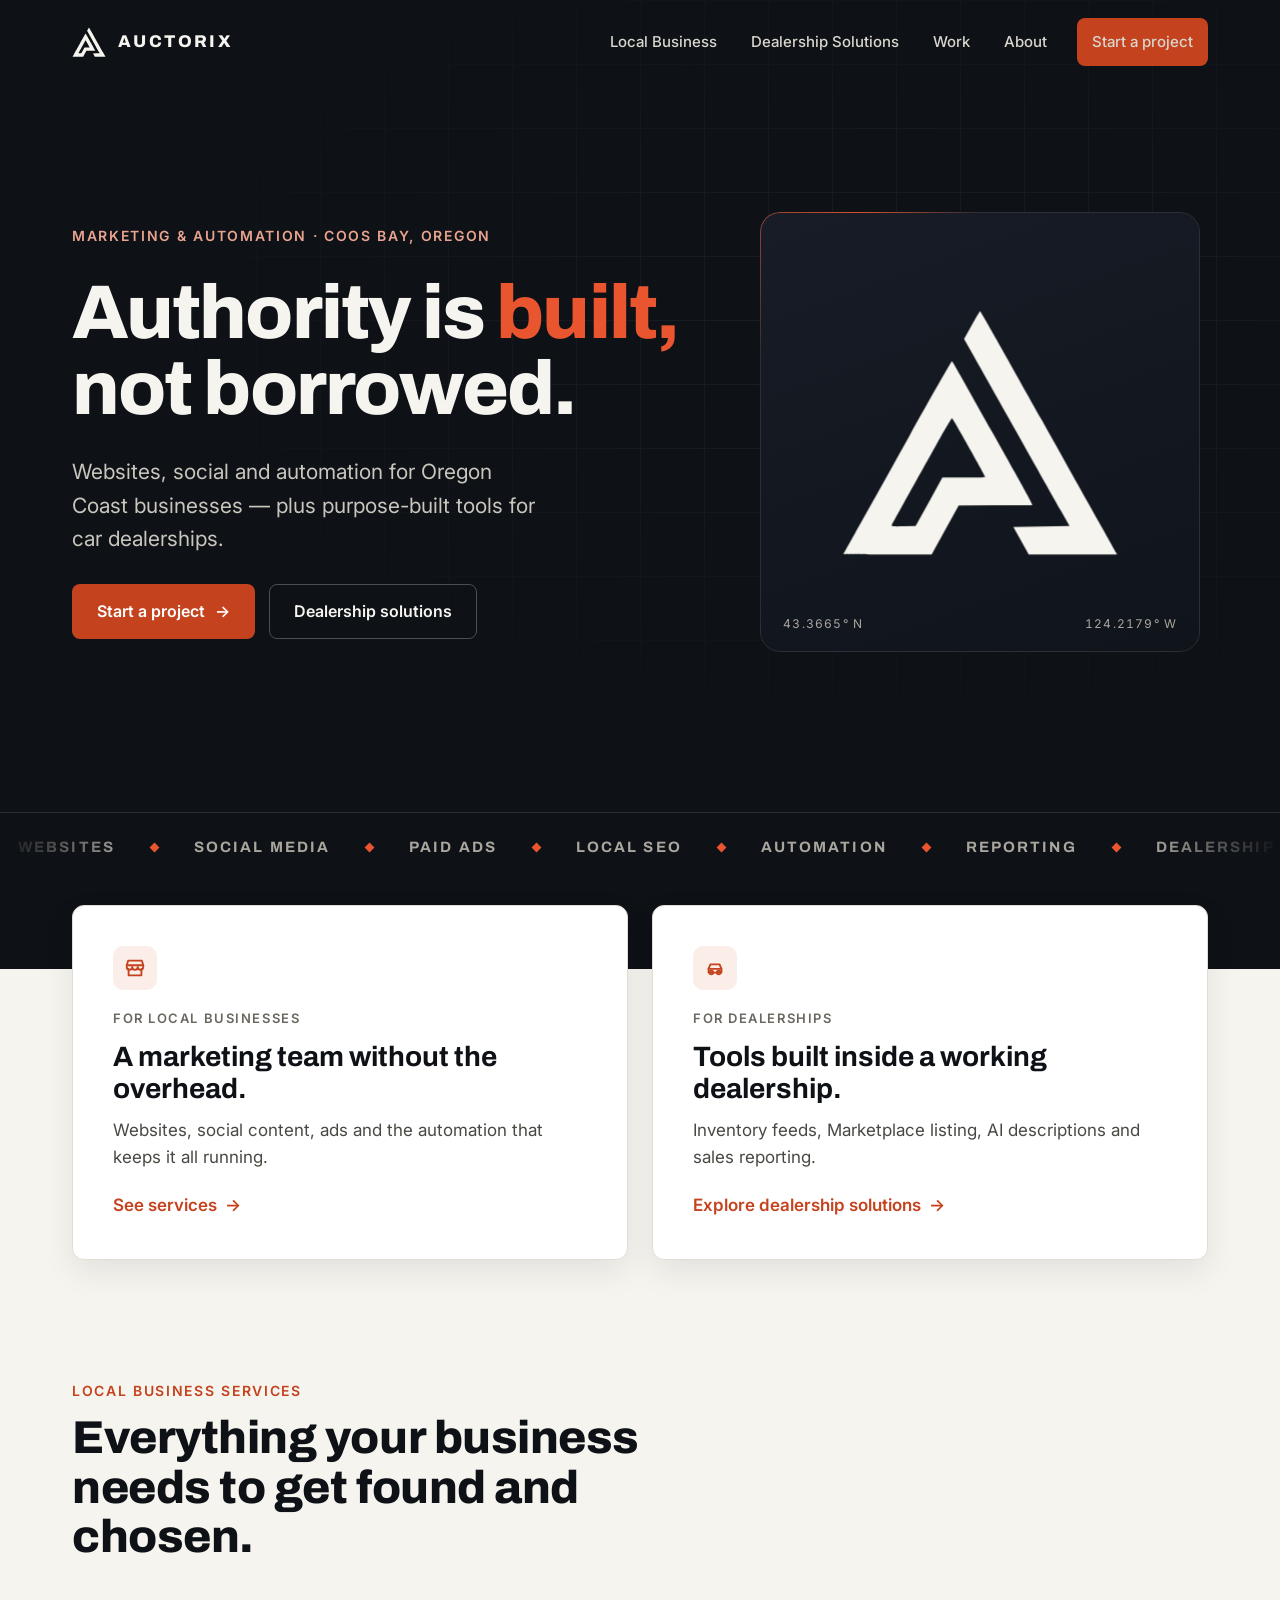
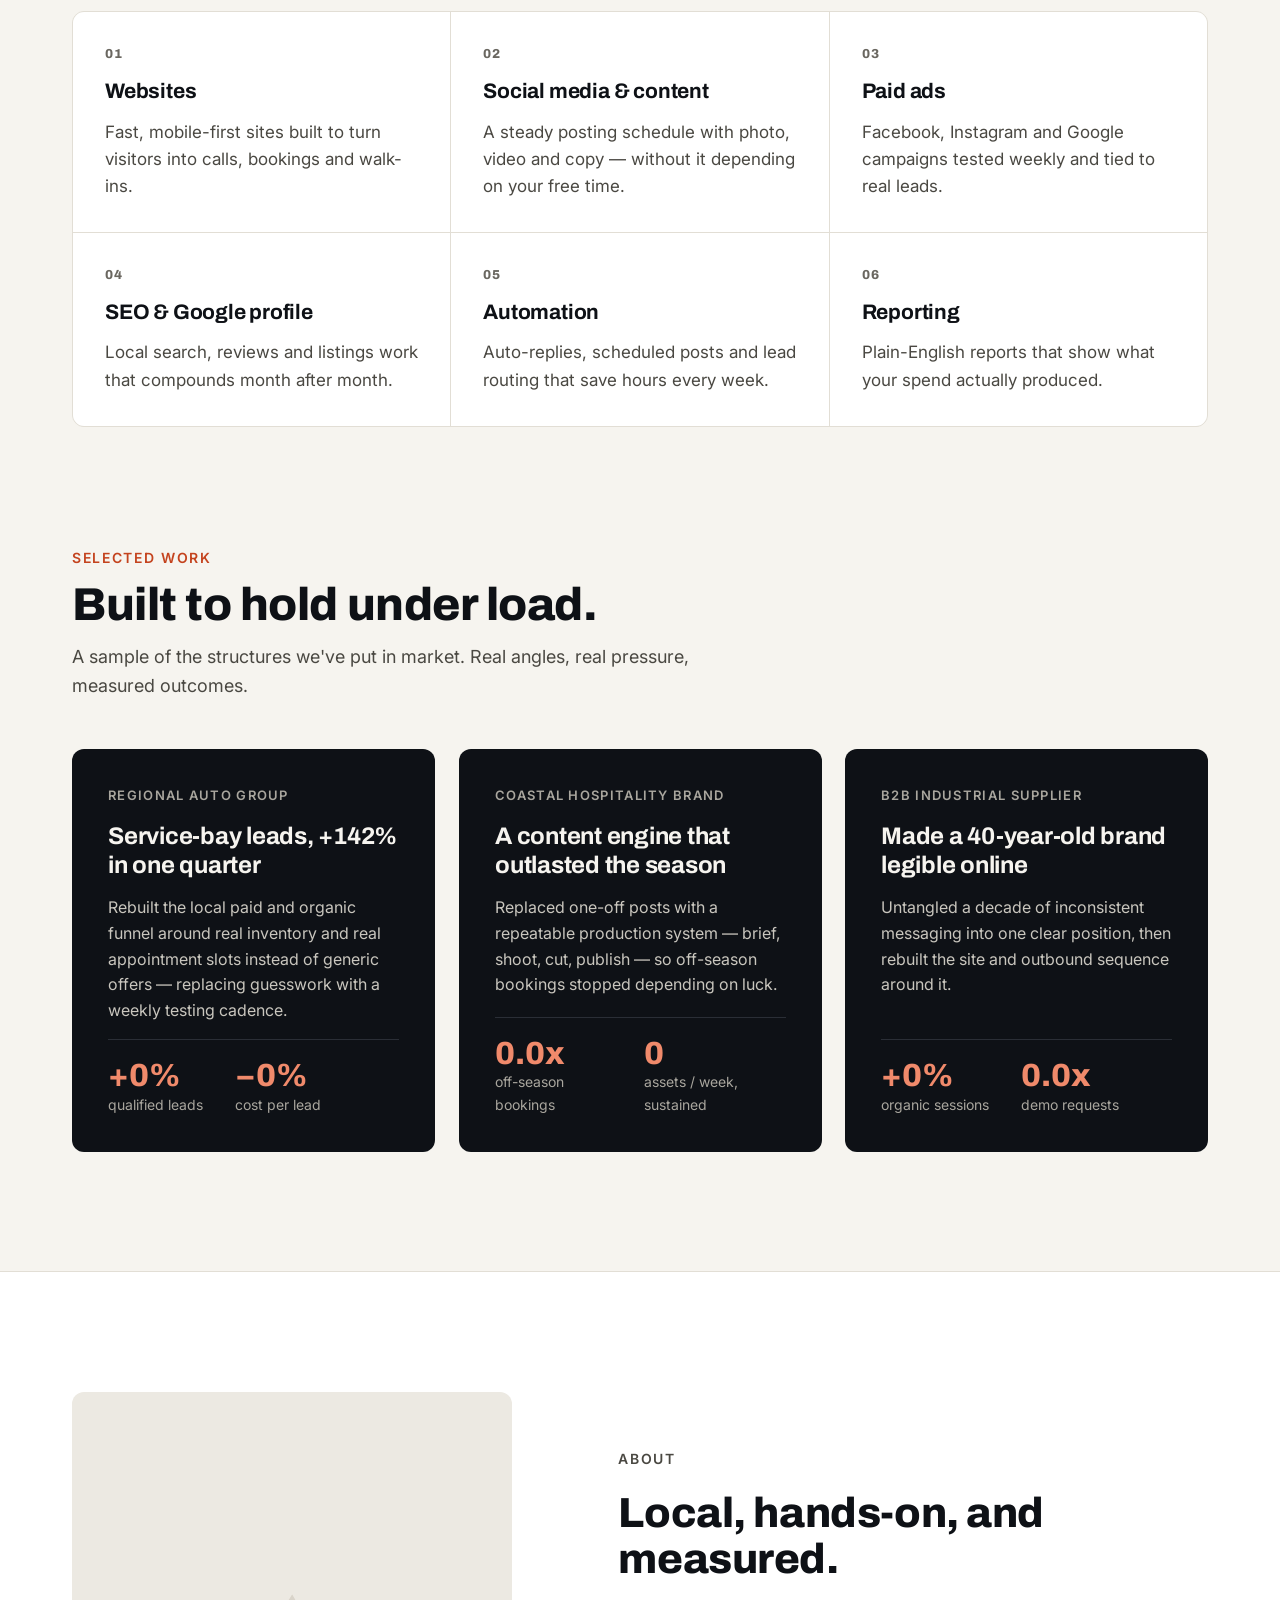
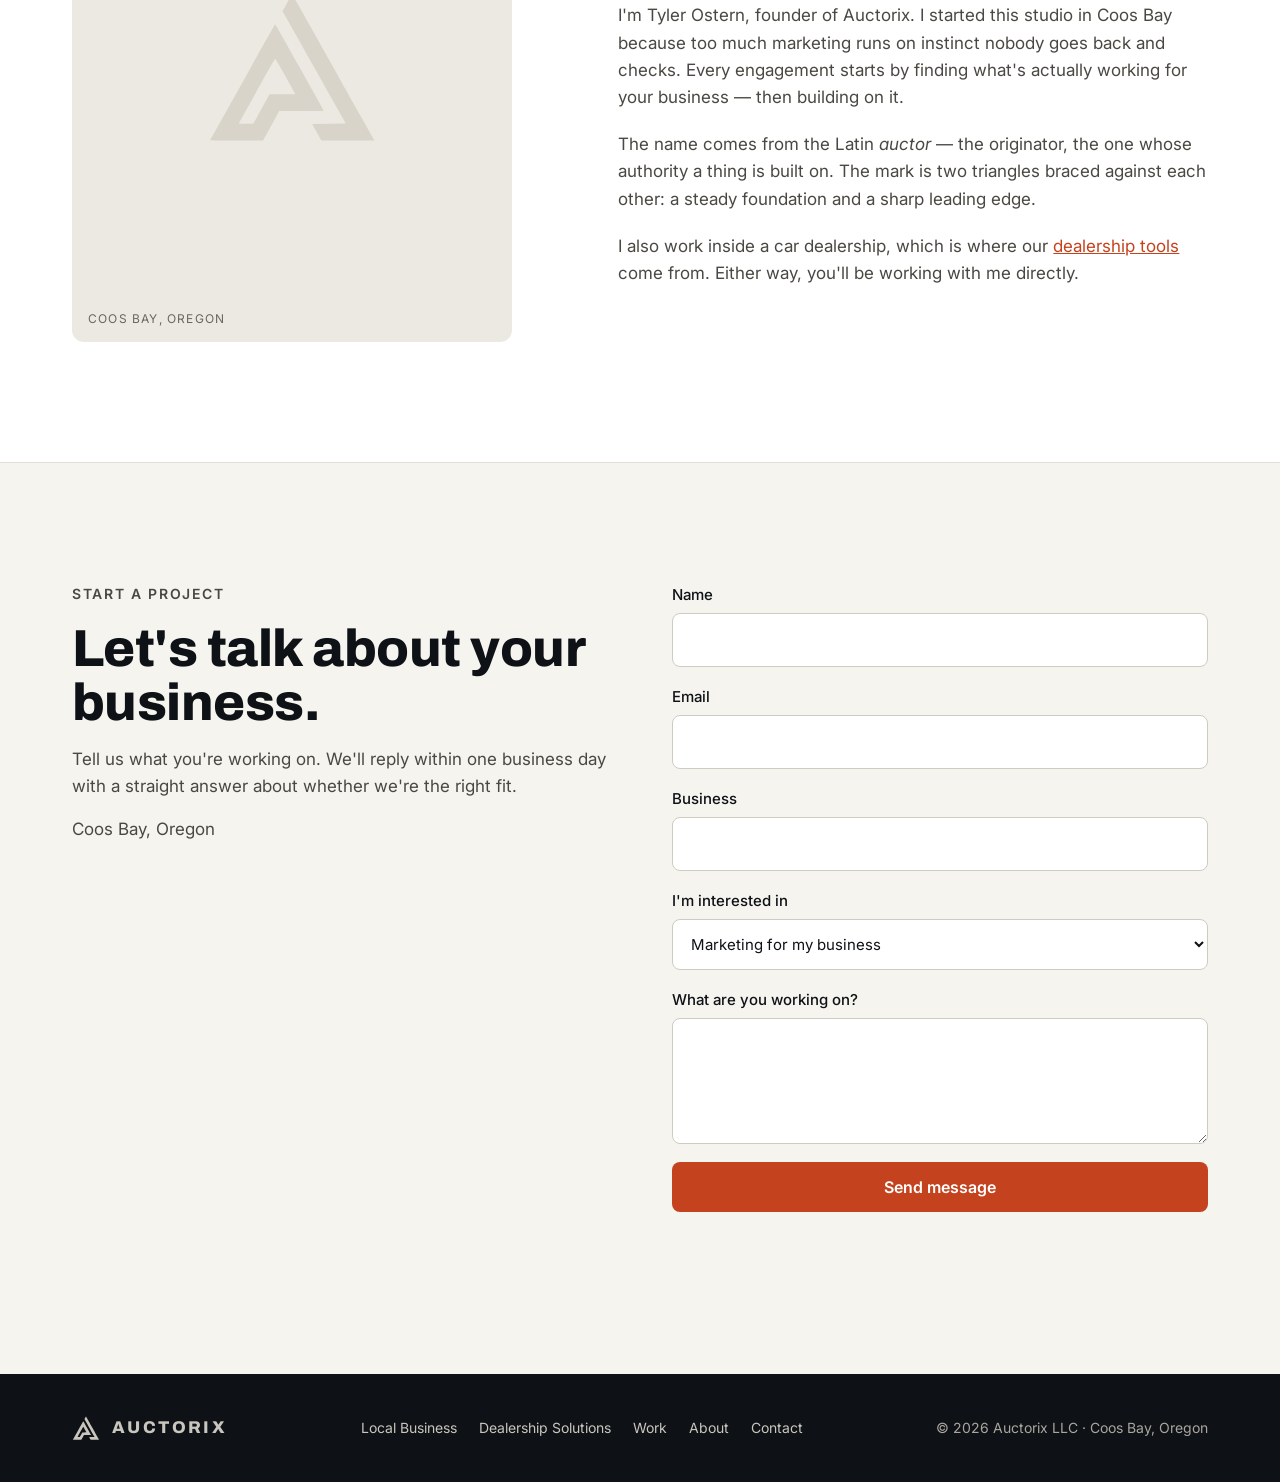
==== index.html @ a08b77b9 "Redesign: Harbor theme, Dealership Solutions page, motion layer - New Harbor look (ink + paper + sig" ====
<!DOCTYPE html>
<html lang="en">
<head>
<meta charset="UTF-8">
<meta name="viewport" content="width=device-width, initial-scale=1.0">
<title>Auctorix — Marketing &amp; Automation in Coos Bay, Oregon</title>
<meta name="description" content="Auctorix builds websites, social media, ads and marketing automation for Oregon Coast businesses — plus inventory and listing tools for car dealerships. Based in Coos Bay, Oregon.">
<link rel="canonical" href="https://auctorix.io/">
<meta property="og:type" content="website">
<meta property="og:title" content="Auctorix — Marketing &amp; Automation, Coos Bay">
<meta property="og:description" content="Websites, social and automation for Oregon Coast businesses — plus purpose-built dealership tools.">
<meta property="og:url" content="https://auctorix.io/">
<meta property="og:image" content="https://auctorix.io/assets/logo-white.png">
<meta name="theme-color" content="#0E1116">
<link rel="icon" href="assets/favicon.svg" type="image/svg+xml">
<link rel="preconnect" href="https://fonts.googleapis.com">
<link rel="preconnect" href="https://fonts.gstatic.com" crossorigin>
<link href="https://fonts.googleapis.com/css2?family=Archivo:wght@500;600;700;800&family=Inter:wght@400;500;600&display=swap" rel="stylesheet">
<link rel="stylesheet" href="styles.css">
<script>document.documentElement.classList.add('js')</script>
<script type="application/ld+json">
{"@context":"https://schema.org","@type":"ProfessionalService","name":"Auctorix LLC","url":"https://auctorix.io/","logo":"https://auctorix.io/assets/logo-black.png","description":"Marketing, websites and automation for Oregon Coast businesses, plus dealership inventory and listing solutions.","founder":{"@type":"Person","name":"Tyler Ostern"},"address":{"@type":"PostalAddress","addressLocality":"Coos Bay","addressRegion":"OR","addressCountry":"US"},"areaServed":"Oregon Coast"}
</script>
</head>
<body>
<svg width="0" height="0" style="position:absolute" aria-hidden="true"><symbol id="mark" viewBox="120 -2 332 296"><path fill-rule="evenodd" d="M244.5 262.0L260.5 233.0L303.5 232.9C327.1 232.8 346.9 232.8 347.4 232.9C349.1 233.2 347.8 230.8 300.2 146.0C256.3 67.8 253.3 62.6 252.4 62.3C251.9 62.2 229.0 102.4 201.5 151.8C174.1 201.1 145.4 252.4 137.8 265.8C130.2 279.1 124.0 290.3 124.0 290.5C124.0 290.8 147.5 291.0 176.2 291.0L228.5 291.0L244.5 262.0ZM446.9 288.8C446.2 287.5 437.1 271.2 426.5 252.5C405.8 215.8 394.7 196.0 359.3 132.5C313.7 50.8 286.6 3.0 285.9 3.0C285.5 3.0 281.1 10.4 276.1 19.4L266.9 35.9L276.8 53.2C282.2 62.7 305.5 104.0 328.5 145.0C351.5 186.0 375.2 228.1 381.1 238.5L391.8 257.5L358.5 258.0L325.3 258.5L334.4 274.7L343.5 291.0L395.8 291.0L448.1 291.0L446.9 288.8ZM181.4 256.3C182.1 254.6 223.1 180.6 242.8 145.5C247.8 136.7 252.2 129.5 252.7 129.6C253.5 129.7 291.9 197.7 292.0 199.2C292.0 199.7 280.6 200.0 266.6 200.0L241.2 200.0L225.3 228.8L209.5 257.5L195.1 257.8C181.7 258.0 180.8 257.9 181.4 256.3Z"/></symbol></svg>
<a class="skip" href="#main">Skip to content</a>
<div class="scroll-progress" aria-hidden="true"></div>

<header class="nav">
  <div class="wrap nav__inner">
    <a href="./" class="brand" aria-label="Auctorix home"><svg aria-hidden="true"><use href="#mark"/></svg><span>AUCTORIX</span></a>
    <nav class="nav__links" aria-label="Primary">
      <span class="nav__pill" aria-hidden="true"></span>
      <a href="#services">Local Business</a>
      <a href="dealerships.html">Dealership Solutions</a>
      <a href="#work">Work</a>
      <a href="#about">About</a>
      <a href="#contact" class="btn btn--primary magnetic nav__cta">Start a project</a>
    </nav>
    <button class="burger" aria-label="Open menu" aria-expanded="false" aria-controls="mobileMenu"><span></span><span></span><span></span></button>
  </div>
</header>

<div class="mobile-menu" id="mobileMenu" aria-hidden="true">
  <a href="#services">Local Business</a>
  <a href="dealerships.html">Dealership Solutions</a>
  <a href="#work">Work</a>
  <a href="#about">About</a>
  <a href="#contact" class="btn btn--primary">Start a project</a>
</div>

<main id="main">

  <section class="hero" data-spotlight>
    <div class="hero__gridlines" aria-hidden="true"></div>
    <div class="spotlight" aria-hidden="true"></div>
    <div class="wrap hero__grid">
      <div class="hero__copy">
        <p class="eyebrow eyebrow--ink" data-reveal>Marketing &amp; automation · Coos Bay, Oregon</p>
        <h1 class="split">Authority is <span class="accent">built,</span> not borrowed.</h1>
        <p class="hero__sub" data-reveal style="--d:500ms">Websites, social and automation for Oregon Coast businesses — plus purpose-built tools for car dealerships.</p>
        <div class="hero__actions" data-reveal style="--d:650ms">
          <a href="#contact" class="btn btn--primary magnetic">Start a project <span class="btn__arrow" aria-hidden="true">→</span></a>
          <a href="dealerships.html" class="btn btn--ghost magnetic">Dealership solutions</a>
        </div>
      </div>
      <div class="hero__mark" aria-hidden="true">
        <div class="hero__mark-frame">
          <div class="border-trail"></div>
          <div class="hero__mark-float" style="width:100%;display:flex;justify-content:center">
            <svg viewBox="120 -2 332 296"><path class="mark-fill" d="M244.5 262.0L260.5 233.0L303.5 232.9C327.1 232.8 346.9 232.8 347.4 232.9C349.1 233.2 347.8 230.8 300.2 146.0C256.3 67.8 253.3 62.6 252.4 62.3C251.9 62.2 229.0 102.4 201.5 151.8C174.1 201.1 145.4 252.4 137.8 265.8C130.2 279.1 124.0 290.3 124.0 290.5C124.0 290.8 147.5 291.0 176.2 291.0L228.5 291.0L244.5 262.0ZM446.9 288.8C446.2 287.5 437.1 271.2 426.5 252.5C405.8 215.8 394.7 196.0 359.3 132.5C313.7 50.8 286.6 3.0 285.9 3.0C285.5 3.0 281.1 10.4 276.1 19.4L266.9 35.9L276.8 53.2C282.2 62.7 305.5 104.0 328.5 145.0C351.5 186.0 375.2 228.1 381.1 238.5L391.8 257.5L358.5 258.0L325.3 258.5L334.4 274.7L343.5 291.0L395.8 291.0L448.1 291.0L446.9 288.8ZM181.4 256.3C182.1 254.6 223.1 180.6 242.8 145.5C247.8 136.7 252.2 129.5 252.7 129.6C253.5 129.7 291.9 197.7 292.0 199.2C292.0 199.7 280.6 200.0 266.6 200.0L241.2 200.0L225.3 228.8L209.5 257.5L195.1 257.8C181.7 258.0 180.8 257.9 181.4 256.3Z"/><path class="mark-stroke" d="M244.5 262.0L260.5 233.0L303.5 232.9C327.1 232.8 346.9 232.8 347.4 232.9C349.1 233.2 347.8 230.8 300.2 146.0C256.3 67.8 253.3 62.6 252.4 62.3C251.9 62.2 229.0 102.4 201.5 151.8C174.1 201.1 145.4 252.4 137.8 265.8C130.2 279.1 124.0 290.3 124.0 290.5C124.0 290.8 147.5 291.0 176.2 291.0L228.5 291.0L244.5 262.0ZM446.9 288.8C446.2 287.5 437.1 271.2 426.5 252.5C405.8 215.8 394.7 196.0 359.3 132.5C313.7 50.8 286.6 3.0 285.9 3.0C285.5 3.0 281.1 10.4 276.1 19.4L266.9 35.9L276.8 53.2C282.2 62.7 305.5 104.0 328.5 145.0C351.5 186.0 375.2 228.1 381.1 238.5L391.8 257.5L358.5 258.0L325.3 258.5L334.4 274.7L343.5 291.0L395.8 291.0L448.1 291.0L446.9 288.8ZM181.4 256.3C182.1 254.6 223.1 180.6 242.8 145.5C247.8 136.7 252.2 129.5 252.7 129.6C253.5 129.7 291.9 197.7 292.0 199.2C292.0 199.7 280.6 200.0 266.6 200.0L241.2 200.0L225.3 228.8L209.5 257.5L195.1 257.8C181.7 258.0 180.8 257.9 181.4 256.3Z"/></svg>
          </div>
          <div class="hero__coords"><span>43.3665° N</span><span>124.2179° W</span></div>
        </div>
      </div>
    </div>
  </section>

  <section class="ticker" aria-label="What we do">
    <div class="ticker__mask"><div class="ticker__track">
      <div class="ticker__group">
        <span>Websites</span><i></i><span>Social media</span><i></i><span>Paid ads</span><i></i><span>Local SEO</span><i></i><span>Automation</span><i></i><span>Reporting</span><i></i><span>Dealership solutions</span><i></i>
      </div>
    </div>
  </div>
  </section>

  <section class="paths" aria-label="Who we work with">
    <div class="wrap paths__grid" data-stagger>
      <a href="#services" class="path-card tilt">
        <span class="path-card__icon" aria-hidden="true"><svg viewBox="0 0 24 24" fill="none" stroke="currentColor" stroke-width="2" stroke-linecap="round" stroke-linejoin="round"><path d="M3 9l1.5-5h15L21 9"/><path d="M3 9h18v2a3 3 0 0 1-6 0 3 3 0 0 1-6 0 3 3 0 0 1-6 0z"/><path d="M5 13v7h14v-7"/></svg></span>
        <span class="path-card__kicker">For local businesses</span>
        <span class="path-card__title">A marketing team without the overhead.</span>
        <span class="path-card__body">Websites, social content, ads and the automation that keeps it all running.</span>
        <span class="path-card__link">See services <span aria-hidden="true">→</span></span>
      </a>
      <a href="dealerships.html" class="path-card tilt">
        <span class="path-card__icon" aria-hidden="true"><svg viewBox="0 0 24 24" fill="none" stroke="currentColor" stroke-width="2" stroke-linecap="round" stroke-linejoin="round"><path d="M5 17h14v-4l-2-5H7l-2 5z"/><path d="M5 13h14"/><circle cx="8" cy="17" r="2"/><circle cx="16" cy="17" r="2"/></svg></span>
        <span class="path-card__kicker">For dealerships</span>
        <span class="path-card__title">Tools built inside a working dealership.</span>
        <span class="path-card__body">Inventory feeds, Marketplace listing, AI descriptions and sales reporting.</span>
        <span class="path-card__link">Explore dealership solutions <span aria-hidden="true">→</span></span>
      </a>
    </div>
  </section>

  <section class="section" id="services">
    <div class="wrap">
      <div class="section__head" data-reveal>
        <p class="eyebrow">Local business services</p>
        <h2 class="section__title">Everything your business needs to get found and chosen.</h2>
      </div>
      <div class="services" data-stagger>
        <div class="service"><span class="service__num">01</span><h3>Websites</h3><p>Fast, mobile-first sites built to turn visitors into calls, bookings and walk-ins.</p></div>
        <div class="service"><span class="service__num">02</span><h3>Social media &amp; content</h3><p>A steady posting schedule with photo, video and copy — without it depending on your free time.</p></div>
        <div class="service"><span class="service__num">03</span><h3>Paid ads</h3><p>Facebook, Instagram and Google campaigns tested weekly and tied to real leads.</p></div>
        <div class="service"><span class="service__num">04</span><h3>SEO &amp; Google profile</h3><p>Local search, reviews and listings work that compounds month after month.</p></div>
        <div class="service"><span class="service__num">05</span><h3>Automation</h3><p>Auto-replies, scheduled posts and lead routing that save hours every week.</p></div>
        <div class="service"><span class="service__num">06</span><h3>Reporting</h3><p>Plain-English reports that show what your spend actually produced.</p></div>
      </div>
    </div>
  </section>

  <section class="section" id="work" style="padding-top:0">
    <div class="wrap">
      <div class="section__head" data-reveal>
        <p class="eyebrow">Selected work</p>
        <h2 class="section__title">Built to hold under load.</h2>
        <p class="lede">A sample of the structures we've put in market. Real angles, real pressure, measured outcomes.</p>
      </div>
      <div class="cases" data-stagger>
        <article class="case tilt tilt--ink">
          <p class="case__client">Regional Auto Group</p>
          <h3>Service-bay leads, +142% in one quarter</h3>
          <p class="case__copy">Rebuilt the local paid and organic funnel around real inventory and real appointment slots instead of generic offers — replacing guesswork with a weekly testing cadence.</p>
          <div class="case__stats">
            <div><div class="stat__num" data-count="+142%">+142%</div><div class="stat__label">qualified leads</div></div>
            <div><div class="stat__num" data-count="−31%">−31%</div><div class="stat__label">cost per lead</div></div>
          </div>
        </article>
        <article class="case tilt tilt--ink">
          <p class="case__client">Coastal Hospitality Brand</p>
          <h3>A content engine that outlasted the season</h3>
          <p class="case__copy">Replaced one-off posts with a repeatable production system — brief, shoot, cut, publish — so off-season bookings stopped depending on luck.</p>
          <div class="case__stats">
            <div><div class="stat__num" data-count="3.4x">3.4x</div><div class="stat__label">off-season bookings</div></div>
            <div><div class="stat__num" data-count="21">21</div><div class="stat__label">assets / week, sustained</div></div>
          </div>
        </article>
        <article class="case tilt tilt--ink">
          <p class="case__client">B2B Industrial Supplier</p>
          <h3>Made a 40-year-old brand legible online</h3>
          <p class="case__copy">Untangled a decade of inconsistent messaging into one clear position, then rebuilt the site and outbound sequence around it.</p>
          <div class="case__stats">
            <div><div class="stat__num" data-count="+88%">+88%</div><div class="stat__label">organic sessions</div></div>
            <div><div class="stat__num" data-count="5.2x">5.2x</div><div class="stat__label">demo requests</div></div>
          </div>
        </article>
      </div>
    </div>
  </section>

  <section class="section about" id="about">
    <div class="wrap about__grid">
      <figure class="about__photo" data-reveal style="margin:0">
        <svg aria-hidden="true"><use href="#mark"/></svg>
        <figcaption>COOS BAY, OREGON</figcaption>
      </figure>
      <div class="about__copy" data-reveal style="--d:120ms">
        <p class="eyebrow">About</p>
        <h2>Local, hands-on, and measured.</h2>
        <p>I'm Tyler Ostern, founder of Auctorix. I started this studio in Coos Bay because too much marketing runs on instinct nobody goes back and checks. Every engagement starts by finding what's actually working for your business — then building on it.</p>
        <p>The name comes from the Latin <em>auctor</em> — the originator, the one whose authority a thing is built on. The mark is two triangles braced against each other: a steady foundation and a sharp leading edge.</p>
        <p>I also work inside a car dealership, which is where our <a href="dealerships.html">dealership tools</a> come from. Either way, you'll be working with me directly.</p>
      </div>
    </div>
  </section>

  <section class="section" id="contact">
    <div class="wrap contact__grid">
      <div class="contact__copy" data-reveal>
        <p class="eyebrow">Start a project</p>
        <h2>Let's talk about your business.</h2>
        <p>Tell us what you're working on. We'll reply within one business day with a straight answer about whether we're the right fit.</p>
        <p>Coos Bay, Oregon</p>
      </div>
      <form class="form" data-form="contact" data-reveal style="--d:120ms" novalidate>
        <label class="field">Name<input type="text" name="name" required autocomplete="name"></label>
        <label class="field">Email<input type="email" name="email" required autocomplete="email"></label>
        <label class="field">Business<input type="text" name="business" autocomplete="organization"></label>
        <label class="field">I'm interested in
          <select name="interest">
            <option>Marketing for my business</option>
            <option>Dealership solutions</option>
            <option>Something else</option>
          </select>
        </label>
        <label class="field">What are you working on?<textarea name="message" rows="4" required></textarea></label>
        <input class="hp" type="text" name="_gotcha" tabindex="-1" autocomplete="off" aria-hidden="true">
        <button type="submit" class="btn btn--primary btn--block magnetic">Send message</button>
        <p class="form__note" role="status" aria-live="polite"></p>
      </form>
    </div>
  </section>
</main>

<footer class="footer">
  <div class="wrap footer__inner">
    <a href="./" class="brand" aria-label="Auctorix home"><svg aria-hidden="true"><use href="#mark"/></svg><span>AUCTORIX</span></a>
    <nav aria-label="Footer">
      <a href="#services">Local Business</a><a href="dealerships.html">Dealership Solutions</a><a href="#work">Work</a><a href="#about">About</a><a href="#contact">Contact</a>
    </nav>
    <p>© <span data-year>2026</span> Auctorix LLC · Coos Bay, Oregon</p>
  </div>
</footer>

<script src="script.js"></script>
</body>
</html>
---- styles.css ----
/* ==========================================================
   AUCTORIX — Harbor
   Ink + warm paper + signal orange. Motion ported from
   Motion Primitives (MIT) to vanilla CSS/JS — see script.js.
   ========================================================== */

:root{
  --ink:        #0E1116;
  --ink-2:      #151922;
  --ink-line:   #2A2E36;
  --paper:      #F6F4EF;
  --paper-2:    #ECE9E2;
  --white:      #FFFFFF;
  --line:       #E2DED5;
  --text:       #0E1116;
  --text-2:     #4A4842;
  --text-3:     #6A6760;
  --on-ink:     #F6F4EF;
  --on-ink-2:   #C9C6BE;
  --on-ink-3:   #A9A69E;
  --signal:     #C4431E;   /* buttons/links on light — 4.9:1 on white */
  --signal-hi:  #E8552F;   /* accents on ink */
  --signal-soft:#F08A6B;   /* numbers on ink */
  --signal-tint:#E8A48F;

  --display: "Archivo", system-ui, sans-serif;
  --body:    "Inter", system-ui, sans-serif;

  --wrap: 1200px;
  --gutter: clamp(16px, 4vw, 32px);
  --radius: 12px;
  --ease-out: cubic-bezier(.16,1,.3,1);
  --ease-spring: cubic-bezier(.34,1.56,.64,1);
  --shadow: 0 12px 32px rgba(14,17,22,.08);
  --shadow-lg: 0 24px 60px rgba(14,17,22,.16);
}

*,*::before,*::after{ box-sizing:border-box; }
html{ scroll-behavior:smooth; -webkit-text-size-adjust:100%; }
body{
  margin:0; background:var(--paper); color:var(--text);
  font-family:var(--body); font-size:17px; line-height:1.6;
  -webkit-font-smoothing:antialiased; overflow-x:hidden;
}
img,svg{ display:block; max-width:100%; }
a{ color:var(--signal); }
h1,h2,h3{ font-family:var(--display); margin:0; letter-spacing:-.01em; }
p{ margin:0; }
:focus-visible{ outline:2px solid var(--signal-hi); outline-offset:3px; border-radius:4px; }
.wrap{ max-width:var(--wrap); margin:0 auto; padding-inline:var(--gutter); }
.skip{ position:absolute; left:-9999px; top:8px; z-index:200; background:var(--white); color:var(--ink); padding:10px 16px; border-radius:6px; }
.skip:focus{ left:8px; }
.visually-hidden{ position:absolute!important; width:1px; height:1px; overflow:hidden; clip:rect(0 0 0 0); white-space:nowrap; }

/* ---------- Scroll progress (motion-primitives: scroll-progress) ---------- */
.scroll-progress{
  position:fixed; inset:0 0 auto 0; height:3px; z-index:120;
  background:linear-gradient(90deg, var(--signal), var(--signal-hi));
  transform-origin:0 50%; transform:scaleX(0);
}

/* ---------- Nav ---------- */
.nav{
  position:sticky; top:0; z-index:100;
  background:rgba(14,17,22,.0); color:var(--on-ink);
  transition:background .35s ease, box-shadow .35s ease, backdrop-filter .35s ease;
}
.nav.is-scrolled{ background:rgba(14,17,22,.86); backdrop-filter:saturate(140%) blur(12px); -webkit-backdrop-filter:saturate(140%) blur(12px); box-shadow:0 1px 0 var(--ink-line); }
.nav__inner{ display:flex; align-items:center; justify-content:space-between; gap:16px; padding-block:18px; }
.brand{ display:flex; align-items:center; gap:12px; color:var(--on-ink); text-decoration:none; }
.brand svg{ width:34px; height:30px; fill:currentColor; transition:transform .5s var(--ease-spring); }
.brand:hover svg{ transform:rotate(-8deg) scale(1.06); }
.brand span{ font-family:var(--display); font-weight:800; letter-spacing:.14em; font-size:17px; }
.nav__links{ display:flex; align-items:center; gap:6px; }
.nav__links a{
  position:relative; color:#D9D6CE; text-decoration:none; font-size:15px; font-weight:500;
  padding:10px 14px; border-radius:8px; transition:color .2s;
}
/* sliding hover pill (motion-primitives: animated-background) */
.nav__pill{
  position:absolute; z-index:-1; top:0; left:0; height:0; width:0; border-radius:8px;
  background:rgba(246,244,239,.08); opacity:0; pointer-events:none;
  transition:transform .35s var(--ease-out), width .35s var(--ease-out), height .35s var(--ease-out), opacity .2s;
}
.nav__links{ position:relative; isolation:isolate; }
.nav__links a:hover,.nav__links a[aria-current="page"]{ color:var(--white); }
.nav__links a[aria-current="page"]::after{
  content:""; position:absolute; left:14px; right:14px; bottom:4px; height:2px; background:var(--signal-hi); border-radius:2px;
}
.nav__cta{ margin-left:10px; }
.burger{ display:none; width:44px; height:44px; border:0; background:transparent; color:var(--on-ink); border-radius:8px; cursor:pointer; }
.burger span{ display:block; width:22px; height:2px; margin:5px auto; background:currentColor; transition:transform .3s var(--ease-out), opacity .2s; }
.burger[aria-expanded="true"] span:nth-child(1){ transform:translateY(7px) rotate(45deg); }
.burger[aria-expanded="true"] span:nth-child(2){ opacity:0; }
.burger[aria-expanded="true"] span:nth-child(3){ transform:translateY(-7px) rotate(-45deg); }

.mobile-menu{
  position:fixed; inset:0; z-index:90; background:var(--ink); color:var(--on-ink);
  padding:96px var(--gutter) 32px; display:flex; flex-direction:column; gap:8px;
  clip-path:circle(0 at calc(100% - 40px) 40px); visibility:hidden;
  transition:clip-path .6s var(--ease-out), visibility 0s .6s;
}
.mobile-menu.is-open{ clip-path:circle(150% at calc(100% - 40px) 40px); visibility:visible; transition:clip-path .6s var(--ease-out); }
.mobile-menu a{ color:var(--on-ink); text-decoration:none; font-family:var(--display); font-size:32px; font-weight:700; padding:10px 0; border-bottom:1px solid var(--ink-line);
  opacity:0; transform:translateY(16px); transition:opacity .4s, transform .5s var(--ease-out); }
.mobile-menu.is-open a{ opacity:1; transform:none; }
.mobile-menu.is-open a:nth-child(2){ transition-delay:.05s } .mobile-menu.is-open a:nth-child(3){ transition-delay:.1s }
.mobile-menu.is-open a:nth-child(4){ transition-delay:.15s } .mobile-menu.is-open a:nth-child(5){ transition-delay:.2s }
.mobile-menu .btn{ margin-top:24px; font-size:17px; justify-content:center; border-bottom:0; }

/* ---------- Buttons (motion-primitives: magnetic) ---------- */
.btn{
  --mx:0px; --my:0px;
  display:inline-flex; align-items:center; gap:10px; min-height:48px;
  padding:14px 24px; border-radius:8px; font-weight:600; font-size:16px; text-decoration:none;
  border:1px solid transparent; cursor:pointer; font-family:var(--body);
  transform:translate(var(--mx),var(--my));
  transition:transform .5s var(--ease-spring), background .25s, border-color .25s, color .25s, box-shadow .25s;
  position:relative; overflow:hidden; isolation:isolate;
}
.btn--primary{ background:var(--signal); color:var(--white); }
.btn--primary::before{ /* shimmer sweep */
  content:""; position:absolute; inset:0; z-index:-1;
  background:linear-gradient(110deg, transparent 30%, rgba(255,255,255,.28) 50%, transparent 70%);
  transform:translateX(-120%); transition:transform .8s var(--ease-out);
}
.btn--primary:hover{ background:#B23B19; box-shadow:0 10px 24px rgba(196,67,30,.35); }
.btn--primary:hover::before{ transform:translateX(120%); }
.btn--ghost{ border-color:#4A4E57; color:var(--on-ink); }
.btn--ghost:hover{ border-color:var(--on-ink); background:rgba(246,244,239,.06); }
.btn__arrow{ transition:transform .35s var(--ease-out); }
.btn:hover .btn__arrow{ transform:translateX(4px); }
.btn--block{ width:100%; justify-content:center; }

/* ---------- Shared bits ---------- */
.eyebrow{ font-size:14px; letter-spacing:.12em; text-transform:uppercase; font-weight:600; color:var(--signal); }
.on-ink .eyebrow, .eyebrow--ink{ color:var(--signal-tint); }
.section{ padding-block:clamp(72px, 10vw, 120px); }
.section__head{ display:flex; flex-direction:column; gap:12px; max-width:660px; margin-bottom:48px; }
.section__title{ font-size:clamp(32px, 4.4vw, 46px); line-height:1.08; font-weight:800; }
.lede{ color:var(--text-2); font-size:18px; }
.on-ink{ background:var(--ink); color:var(--on-ink); }
.on-ink .lede{ color:var(--on-ink-2); }

/* ---------- Hero ---------- */
.hero{ position:relative; background:var(--ink); color:var(--on-ink); margin-top:-84px; padding-top:84px; overflow:hidden; isolation:isolate; }
.hero__grid{ display:grid; grid-template-columns:minmax(0,1.15fr) minmax(0,.85fr); gap:64px; align-items:center; padding-block:clamp(72px,10vw,128px) clamp(112px,13vw,160px); }
.hero__copy{ display:flex; flex-direction:column; gap:28px; }
.hero h1{ font-size:clamp(44px, 6.4vw, 76px); line-height:1.0; font-weight:800; letter-spacing:-.025em; }
.hero h1 .accent{ color:var(--signal-hi); }
.hero__sub{ font-size:clamp(18px,1.8vw,21px); color:var(--on-ink-2); max-width:36ch; }
.hero__actions{ display:flex; flex-wrap:wrap; gap:14px; }
.hero__note{ font-size:14px; color:var(--on-ink-3); }

/* spotlight that follows the cursor (motion-primitives: spotlight) */
.spotlight{
  position:absolute; z-index:-1; width:640px; height:640px; left:0; top:0; border-radius:50%;
  background:radial-gradient(circle, rgba(232,85,47,.20), rgba(232,85,47,.06) 40%, transparent 70%);
  transform:translate3d(-50%,-50%,0); pointer-events:none; opacity:0; transition:opacity .6s;
  filter:blur(10px);
}
.hero:hover .spotlight{ opacity:1; }
/* fine grid backdrop */
.hero__gridlines{
  position:absolute; inset:0; z-index:-2; pointer-events:none; opacity:.5;
  background-image:linear-gradient(var(--ink-line) 1px, transparent 1px), linear-gradient(90deg, var(--ink-line) 1px, transparent 1px);
  background-size:64px 64px;
  -webkit-mask-image:radial-gradient(ellipse at 70% 40%, #000 0%, transparent 65%);
          mask-image:radial-gradient(ellipse at 70% 40%, #000 0%, transparent 65%);
}

/* the mark draws itself, then fills */
.hero__mark{ position:relative; display:flex; justify-content:center; }
.hero__mark-frame{
  position:relative; width:100%; max-width:440px; aspect-ratio:1; border-radius:20px;
  border:1px solid var(--ink-line); background:linear-gradient(160deg, #171C26, #10141B);
  display:flex; align-items:center; justify-content:center;
  transform-style:preserve-3d;
}
.hero__mark svg{ width:64%; overflow:visible; }
.mark-stroke{ fill:none; stroke:var(--signal-hi); stroke-width:2.2; stroke-linejoin:round; }
.mark-fill{ fill:var(--on-ink); fill-rule:evenodd; }
.js .mark-stroke{ stroke-dasharray:var(--len,2400); stroke-dashoffset:var(--len,2400); }
.js .mark-fill{ opacity:0; }
.js .is-drawn .mark-stroke{ animation:draw 2.2s var(--ease-out) .35s forwards, strokeOut 1.2s ease 2.6s forwards; }
.js .is-drawn .mark-fill{ animation:fillIn 1.2s ease 1.7s forwards; }
@keyframes draw{ to{ stroke-dashoffset:0; } }
@keyframes fillIn{ to{ opacity:1; } }
@keyframes strokeOut{ to{ stroke-opacity:.0; } }
.hero__mark-float{ animation:float 7s ease-in-out 3.2s infinite; }
@keyframes float{ 0%,100%{ transform:translateY(0) } 50%{ transform:translateY(-10px) } }
/* orbiting border light (motion-primitives: border-trail) */
.border-trail{ position:absolute; inset:-1px; border-radius:inherit; pointer-events:none; padding:1px;
  background:conic-gradient(from var(--angle,0deg), transparent 0 80%, var(--signal-hi) 92%, transparent 100%);
  -webkit-mask:linear-gradient(#000 0 0) content-box, linear-gradient(#000 0 0); -webkit-mask-composite:xor;
          mask:linear-gradient(#000 0 0) content-box exclude, linear-gradient(#000 0 0);
  animation:trail 6s linear infinite; opacity:.9; }
@property --angle{ syntax:"<angle>"; initial-value:0deg; inherits:false; }
@keyframes trail{ to{ --angle:360deg; } }
.hero__coords{ position:absolute; bottom:18px; left:22px; right:22px; display:flex; justify-content:space-between; font-size:12px; letter-spacing:.1em; color:var(--on-ink-3); font-variant-numeric:tabular-nums; }

/* headline word reveal (motion-primitives: text-effect, fade-in-blur per word) */
.split .w{ display:inline-block; white-space:pre; }
.js .split .w{ opacity:0; filter:blur(12px); transform:translateY(18px); }
.js .split.is-in .w{ animation:wordIn .9s var(--ease-out) forwards; animation-delay:calc(var(--i) * 70ms + var(--d, 0ms)); }
@keyframes wordIn{ to{ opacity:1; filter:blur(0); transform:none; } }

/* ---------- Ticker (motion-primitives: infinite-slider) ---------- */
.ticker{ background:var(--ink); color:var(--on-ink-3); border-top:1px solid var(--ink-line); overflow:hidden; }
.ticker__mask{ overflow:hidden; -webkit-mask-image:linear-gradient(90deg, transparent, #000 10%, #000 90%, transparent); mask-image:linear-gradient(90deg, transparent, #000 10%, #000 90%, transparent); }
.ticker__track{ display:flex; width:max-content; gap:0; animation:ticker 38s linear infinite; }
.ticker:hover .ticker__track{ animation-duration:90s; }
.ticker__group{ display:flex; align-items:center; gap:36px; padding:22px 18px; font-family:var(--display); font-weight:700; font-size:15px; letter-spacing:.14em; text-transform:uppercase; white-space:nowrap; }
.ticker__group i{ width:7px; height:7px; background:var(--signal-hi); transform:rotate(45deg); display:block; }
@keyframes ticker{ to{ transform:translateX(-50%); } }

/* ---------- Path cards ---------- */
.paths{ position:relative; z-index:2; background:linear-gradient(var(--ink) 0 88px, transparent 88px); padding-top:24px; }
.paths__grid{ display:grid; grid-template-columns:repeat(2, minmax(0,1fr)); gap:24px; }

/* tilt + spotlight cards (motion-primitives: tilt, spotlight) */
.tilt{
  --rx:0deg; --ry:0deg; --gx:50%; --gy:50%;
  position:relative; transform:perspective(900px) rotateX(var(--rx)) rotateY(var(--ry));
  transition:transform .6s var(--ease-out), box-shadow .4s, border-color .3s;
  will-change:transform;
}
.tilt.is-tilting{ transition:transform .12s linear, box-shadow .4s, border-color .3s; }
.tilt::after{
  content:""; position:absolute; inset:0; border-radius:inherit; pointer-events:none; opacity:0; transition:opacity .35s;
  background:radial-gradient(420px circle at var(--gx) var(--gy), rgba(232,85,47,.10), transparent 45%);
}
.tilt:hover::after{ opacity:1; }
.on-ink .tilt::after, .tilt--ink::after{ background:radial-gradient(420px circle at var(--gx) var(--gy), rgba(240,138,107,.16), transparent 45%); }

.path-card{
  display:flex; flex-direction:column; gap:12px; padding:40px; border-radius:var(--radius);
  background:var(--white); border:1px solid var(--line); color:var(--text); text-decoration:none; box-shadow:var(--shadow);
}
.path-card:hover{ box-shadow:var(--shadow-lg); border-color:#D3CEC3; }
.path-card__kicker{ font-size:13px; letter-spacing:.12em; text-transform:uppercase; color:var(--text-3); font-weight:600; }
.path-card__title{ font-family:var(--display); font-size:28px; font-weight:700; line-height:1.15; }
.path-card__body{ color:var(--text-2); }
.path-card__link{ margin-top:8px; color:var(--signal); font-weight:600; display:inline-flex; gap:8px; align-items:center; }
.path-card__link span{ transition:transform .35s var(--ease-out); }
.path-card:hover .path-card__link span{ transform:translateX(5px); }
.path-card__icon{ width:44px; height:44px; border-radius:10px; background:#FBEDE8; color:var(--signal); display:grid; place-items:center; margin-bottom:6px; }
.path-card__icon svg{ width:22px; height:22px; }

/* ---------- Services grid ---------- */
.services{ display:grid; grid-template-columns:repeat(3, minmax(0,1fr)); gap:1px; background:var(--line); border:1px solid var(--line); border-radius:var(--radius); overflow:hidden; }
.service{ background:var(--white); padding:32px; display:flex; flex-direction:column; gap:10px; position:relative; transition:background .3s; }
.service::before{ content:""; position:absolute; left:0; top:0; height:3px; width:100%; background:var(--signal); transform:scaleX(0); transform-origin:left; transition:transform .5s var(--ease-out); }
.service:hover{ background:#FFFDF9; }
.service:hover::before{ transform:scaleX(1); }
.service h3{ font-size:21px; }
.service p{ color:var(--text-2); }
.service__num{ font-family:var(--display); font-weight:800; font-size:13px; color:var(--text-3); letter-spacing:.08em; }

/* ---------- Case studies ---------- */
.cases{ display:grid; grid-template-columns:repeat(3, minmax(0,1fr)); gap:24px; }
.case{ background:var(--ink); color:var(--on-ink); border-radius:var(--radius); padding:36px; display:flex; flex-direction:column; gap:16px; overflow:hidden; }
.case__client{ font-size:13px; letter-spacing:.1em; text-transform:uppercase; color:var(--on-ink-3); font-weight:600; }
.case h3{ font-size:24px; line-height:1.2; }
.case__copy{ color:var(--on-ink-2); font-size:16px; }
.case__stats{ display:flex; gap:32px; margin-top:auto; padding-top:18px; border-top:1px solid var(--ink-line); }
.stat__num{ font-family:var(--display); font-size:32px; font-weight:800; color:var(--signal-soft); font-variant-numeric:tabular-nums; line-height:1.1; }
.stat__label{ font-size:14px; color:var(--on-ink-3); }

/* ---------- About ---------- */
.about{ background:var(--white); border-block:1px solid var(--line); }
.about__grid{ display:grid; grid-template-columns:minmax(0,.9fr) minmax(0,1.1fr); gap:64px; align-items:center; }
.about__photo{ position:relative; aspect-ratio:4/5; max-width:440px; width:100%; border-radius:var(--radius); background:var(--paper-2); overflow:hidden; display:grid; place-items:center; }
.about__photo svg{ width:46%; fill:#D9D4CA; }
.about__photo figcaption{ position:absolute; left:16px; bottom:14px; font-size:12px; letter-spacing:.1em; color:var(--text-3); }
.about__copy{ display:flex; flex-direction:column; gap:20px; }
.about__copy p{ color:var(--text-2); }
.about__copy h2{ font-size:clamp(32px,4vw,42px); line-height:1.1; font-weight:800; }

/* ---------- Steps ---------- */
.steps{ list-style:none; margin:0; padding:0; display:grid; grid-template-columns:repeat(3,minmax(0,1fr)); gap:40px; counter-reset:step; }
.step{ display:flex; flex-direction:column; gap:10px; padding-top:24px; position:relative; }
.step::before{ content:""; position:absolute; top:0; left:0; right:0; height:2px; background:var(--line); }
.step::after{ content:""; position:absolute; top:0; left:0; width:100%; height:2px; background:var(--ink); transform:scaleX(0); transform-origin:left; transition:transform 1.1s var(--ease-out); transition-delay:calc(var(--i,0) * 180ms + 200ms); }
.is-in .step::after, .step.is-in::after{ transform:scaleX(1); }
.step__num{ font-family:var(--display); font-weight:800; color:var(--signal); font-size:14px; letter-spacing:.08em; }
.step h3{ font-size:22px; }
.step p{ color:var(--text-2); }

/* ---------- Dealer feature cards ---------- */
.features{ display:grid; grid-template-columns:repeat(3,minmax(0,1fr)); gap:24px; }
.feature{ background:var(--white); border:1px solid var(--line); border-radius:var(--radius); padding:34px; display:flex; flex-direction:column; gap:12px; }
.feature:hover{ box-shadow:var(--shadow-lg); }
.feature__num{ font-family:var(--display); font-weight:800; color:var(--signal); }
.feature h3{ font-size:22px; line-height:1.2; }
.feature p{ color:var(--text-2); }
.feature--ink{ background:var(--ink); color:var(--on-ink); border-color:var(--ink); }
.feature--ink p{ color:var(--on-ink-2); }
.badge{ align-self:flex-start; font-size:12px; letter-spacing:.1em; text-transform:uppercase; font-weight:600; background:var(--ink-line); color:var(--signal-tint); padding:5px 11px; border-radius:999px; display:inline-flex; align-items:center; gap:8px; }
.badge i{ width:7px; height:7px; border-radius:50%; background:var(--signal-hi); animation:pulse 1.8s ease-in-out infinite; }
@keyframes pulse{ 0%,100%{ box-shadow:0 0 0 0 rgba(232,85,47,.6) } 60%{ box-shadow:0 0 0 7px rgba(232,85,47,0) } }

/* feed demo panel on dealer hero */
.feed{ background:#121721; border:1px solid var(--ink-line); border-radius:16px; padding:18px; font-size:14px; position:relative; overflow:hidden; }
.feed__head{ display:flex; justify-content:space-between; color:var(--on-ink-3); padding:4px 6px 12px; border-bottom:1px solid var(--ink-line); }
.feed__status{ color:#86EFAC; display:inline-flex; gap:8px; align-items:center; }
.feed__status i{ width:7px; height:7px; border-radius:50%; background:#86EFAC; animation:pulse-g 1.8s infinite; }
@keyframes pulse-g{ 0%,100%{ box-shadow:0 0 0 0 rgba(134,239,172,.5) } 60%{ box-shadow:0 0 0 7px rgba(134,239,172,0) } }
.feed__row{ display:grid; grid-template-columns:minmax(0,2fr) minmax(0,1fr) minmax(0,1.1fr); gap:10px; padding:12px 6px; border-bottom:1px solid #1B2230; align-items:center; }
.feed__row:last-child{ border-bottom:0; }
.feed__row span:nth-child(2){ color:var(--on-ink-3); }
.tag{ justify-self:start; white-space:nowrap; font-size:12px; font-weight:600; padding:3px 9px; border-radius:999px; }
.tag--ok{ background:rgba(134,239,172,.12); color:#86EFAC; }
.tag--upd{ background:rgba(252,211,77,.12); color:#FCD34D; }
.tag--sold{ background:rgba(201,198,190,.12); color:var(--on-ink-2); }
.js .feed__row{ opacity:0; transform:translateX(-12px); }
.js .feed.is-in .feed__row{ animation:rowIn .6s var(--ease-out) forwards; animation-delay:calc(var(--i) * 140ms + 500ms); }
@keyframes rowIn{ to{ opacity:1; transform:none; } }
.feed__scan{ position:absolute; left:0; right:0; height:60px; top:-60px; background:linear-gradient(180deg, transparent, rgba(232,85,47,.08), transparent); animation:scan 4.5s ease-in-out 1.6s infinite; pointer-events:none; }
@keyframes scan{ 0%{ top:-60px } 60%,100%{ top:110% } }

/* credibility band */
.cred{ background:var(--white); border:1px solid var(--line); border-radius:var(--radius); padding:clamp(32px,5vw,56px); display:grid; grid-template-columns:repeat(2,minmax(0,1fr)); gap:48px; align-items:center; }
.cred h2{ font-size:clamp(28px,3.2vw,36px); line-height:1.15; font-weight:800; }
.cred p{ color:var(--text-2); }

/* ---------- FAQ (motion-primitives: accordion) ---------- */
.faq{ border-top:1px solid var(--line); max-width:860px; }
.faq__item{ border-bottom:1px solid var(--line); }
.faq__q{ width:100%; display:flex; justify-content:space-between; align-items:center; gap:24px; text-align:left;
  background:none; border:0; padding:24px 0; cursor:pointer; font-family:var(--display); font-size:20px; font-weight:700; color:var(--text); }
.faq__icon{ flex:none; width:32px; height:32px; border-radius:50%; border:1px solid var(--line); position:relative; transition:transform .45s var(--ease-spring), background .3s, border-color .3s; }
.faq__icon::before,.faq__icon::after{ content:""; position:absolute; left:50%; top:50%; width:12px; height:2px; background:currentColor; transform:translate(-50%,-50%); }
.faq__icon::after{ transform:translate(-50%,-50%) rotate(90deg); transition:transform .45s var(--ease-out); }
.faq__q[aria-expanded="true"] .faq__icon{ transform:rotate(180deg); background:var(--ink); border-color:var(--ink); color:var(--white); }
.faq__q[aria-expanded="true"] .faq__icon::after{ transform:translate(-50%,-50%) rotate(0deg); }
.faq__a{ display:grid; grid-template-rows:0fr; transition:grid-template-rows .5s var(--ease-out); }
.faq__a > div{ overflow:hidden; }
.faq__a p{ color:var(--text-2); padding:0 48px 24px 0; opacity:0; filter:blur(4px); transform:translateY(-6px); transition:opacity .4s, filter .4s, transform .5s var(--ease-out); }
.faq__item.is-open .faq__a{ grid-template-rows:1fr; }
.faq__item.is-open .faq__a p{ opacity:1; filter:none; transform:none; transition-delay:.08s; }

/* ---------- Contact ---------- */
.contact__grid{ display:grid; grid-template-columns:repeat(2,minmax(0,1fr)); gap:64px; }
.contact__copy{ display:flex; flex-direction:column; gap:16px; }
.contact__copy h2{ font-size:clamp(36px,5vw,52px); line-height:1.04; font-weight:800; }
.contact__copy p{ color:var(--text-2); }
.on-ink .contact__copy p{ color:var(--on-ink-2); }
.form{ display:flex; flex-direction:column; gap:18px; }
.field{ display:flex; flex-direction:column; gap:6px; font-size:15px; font-weight:500; }
.field input,.field select,.field textarea{
  font:inherit; font-weight:400; padding:14px; border-radius:8px; border:1px solid #CFCBC1; background:var(--white); color:var(--text);
  transition:border-color .2s, box-shadow .2s;
}
.field textarea{ resize:vertical; min-height:120px; }
.field input:focus,.field select:focus,.field textarea:focus{ outline:none; border-color:var(--signal); box-shadow:0 0 0 4px rgba(196,67,30,.14); }
.on-ink .field input,.on-ink .field select,.on-ink .field textarea{ background:var(--ink-2); border-color:#3A3E47; color:var(--on-ink); }
.on-ink .field input:focus,.on-ink .field select:focus,.on-ink .field textarea:focus{ border-color:var(--signal-hi); box-shadow:0 0 0 4px rgba(232,85,47,.2); }
.hp{ position:absolute; left:-9999px; }
.form__note{ min-height:1.6em; font-size:15px; }
.form__note.is-ok{ color:#2F7D4F; } .on-ink .form__note.is-ok{ color:#86EFAC; }
.form__note.is-err{ color:#B42318; } .on-ink .form__note.is-err{ color:#FCA5A5; }
.btn[disabled]{ opacity:.7; cursor:progress; }

/* ---------- Footer ---------- */
.footer{ background:var(--ink); color:var(--on-ink-3); font-size:14px; }
.footer__inner{ display:flex; flex-wrap:wrap; justify-content:space-between; align-items:center; gap:20px; padding-block:40px; }
.footer .brand svg{ width:28px; height:24px; }
.footer nav{ display:flex; flex-wrap:wrap; gap:6px 22px; }
.footer a{ color:var(--on-ink-2); text-decoration:none; }
.footer a:hover{ color:var(--white); }
.footer .ink-top{ border-top:1px solid var(--ink-line); }

/* ---------- Scroll reveal (motion-primitives: in-view + animated-group) ---------- */
.js [data-reveal]{ opacity:0; transform:translateY(28px); filter:blur(6px); transition:opacity .9s var(--ease-out), transform 1s var(--ease-out), filter .9s var(--ease-out); transition-delay:var(--d,0ms); }
.js [data-reveal].is-in{ opacity:1; transform:none; filter:none; }
.js [data-stagger] > *{ opacity:0; transform:translateY(32px) scale(.98); filter:blur(6px); transition:opacity .8s var(--ease-out), transform .9s var(--ease-out), filter .8s var(--ease-out); transition-delay:calc(var(--i,0) * 110ms); }
.js [data-stagger].is-in > *{ opacity:1; transform:none; filter:none; }
/* once revealed, hand transform back to the tilt effect */
.js [data-stagger].is-done > *{ transition:transform .6s var(--ease-out), box-shadow .4s, border-color .3s, background .3s; transition-delay:0ms; }
.js [data-stagger].is-done > .is-tilting{ transition:transform .12s linear, box-shadow .4s; }

/* ---------- Responsive ---------- */
@media (max-width: 960px){
  .nav__links{ display:none; }
  .burger{ display:block; }
  .hero__grid{ grid-template-columns:1fr; gap:48px; }
  .hero__mark-frame{ max-width:340px; }
  .services,.cases,.features{ grid-template-columns:repeat(2,minmax(0,1fr)); }
  .about__grid,.contact__grid,.cred{ grid-template-columns:1fr; gap:40px; }
  .steps{ grid-template-columns:1fr; gap:28px; }
}
@media (max-width: 640px){
  body{ font-size:16px; }
  .paths__grid,.services,.cases,.features{ grid-template-columns:1fr; }
  .path-card,.case,.feature{ padding:28px; }
  .hero__mark-frame{ max-width:240px; }
  .hero__coords{ display:none; }
  .paths{ background:linear-gradient(var(--ink) 0 64px, transparent 64px); }
  .faq__q{ font-size:18px; }
  .faq__a p{ padding-right:0; }
  .feed{ font-size:13px; }
  .feed__row{ grid-template-columns:minmax(0,1fr) auto; }
  .feed__row span:nth-child(2){ display:none; }
}

/* ---------- Reduced motion: everything visible, nothing moves ---------- */
@media (prefers-reduced-motion: reduce){
  *,*::before,*::after{ animation:none!important; transition:none!important; scroll-behavior:auto!important; }
  .js [data-reveal],.js [data-stagger] > *,.js .split .w,.js .feed__row{ opacity:1!important; transform:none!important; filter:none!important; }
  .js .mark-stroke{ stroke-dashoffset:0; stroke-opacity:0; } .js .mark-fill{ opacity:1; }
  .ticker__track{ transform:none; }
  .spotlight,.feed__scan{ display:none; }
}
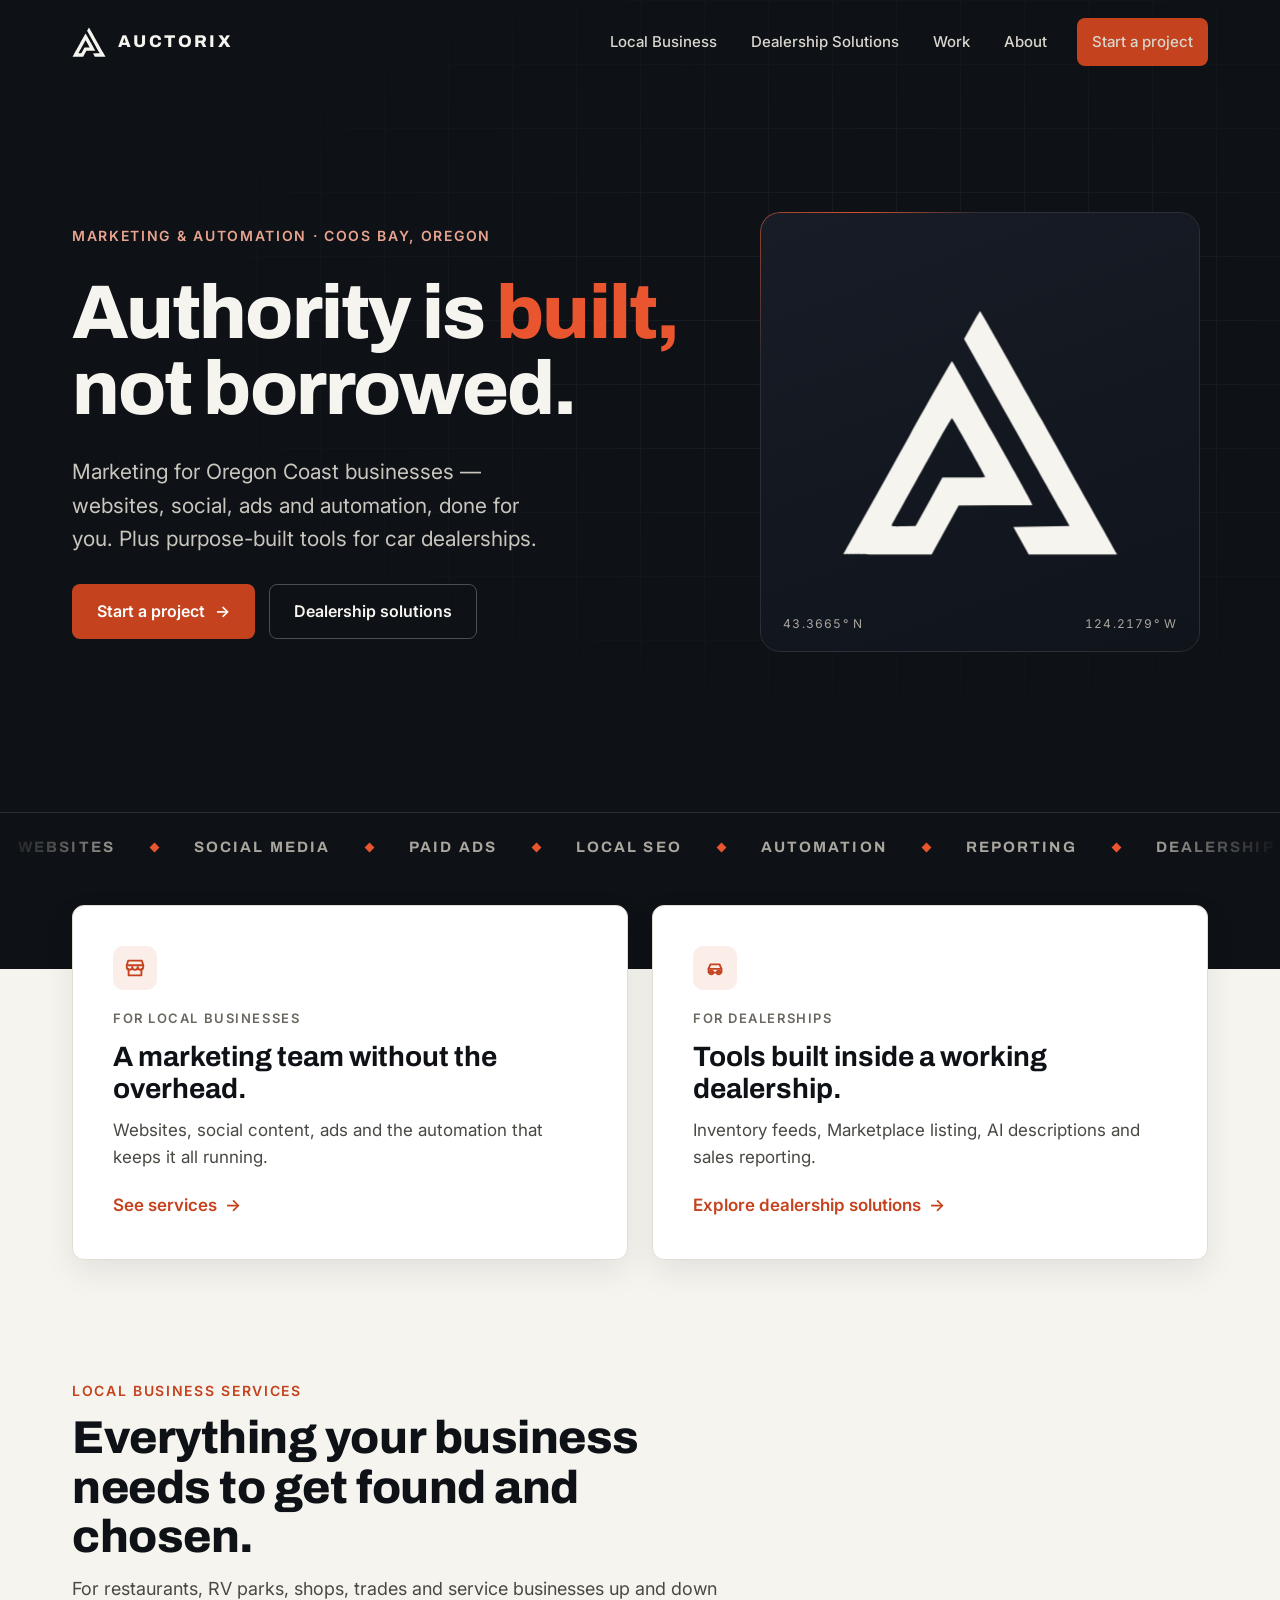
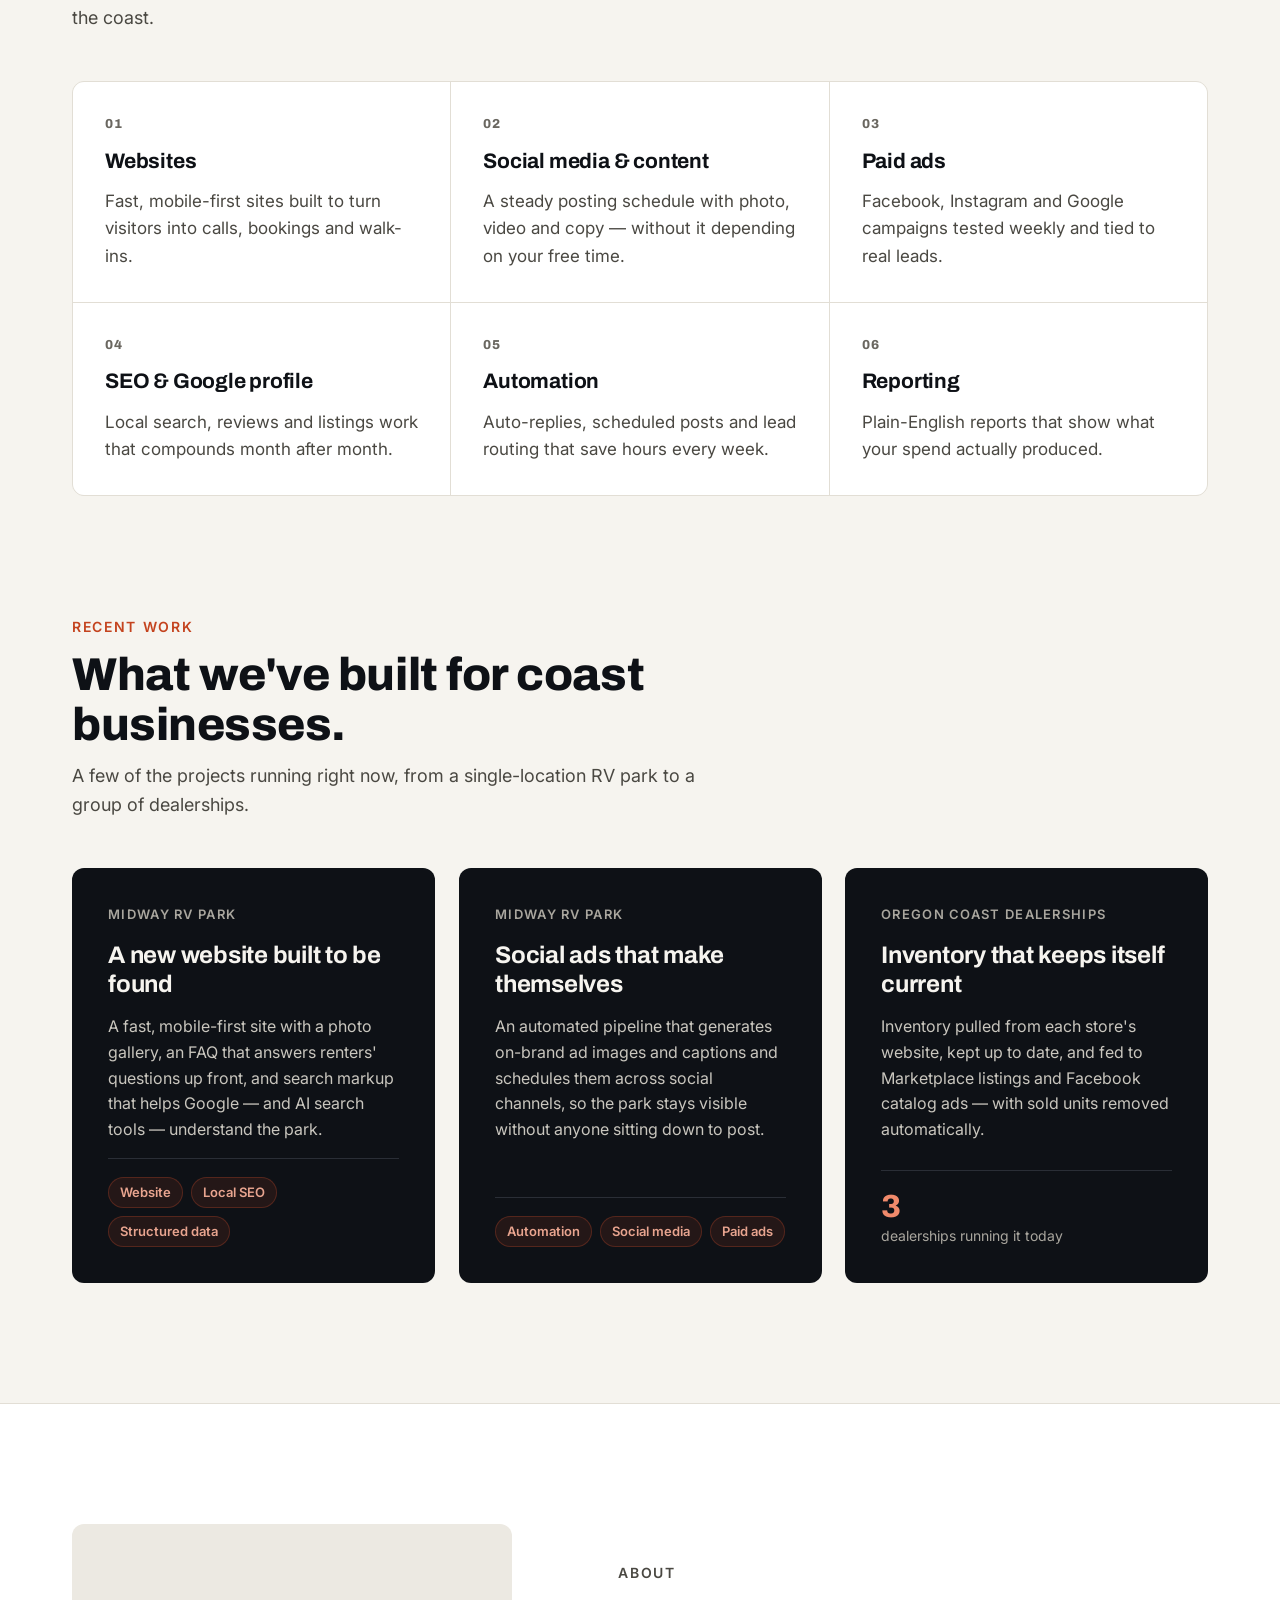
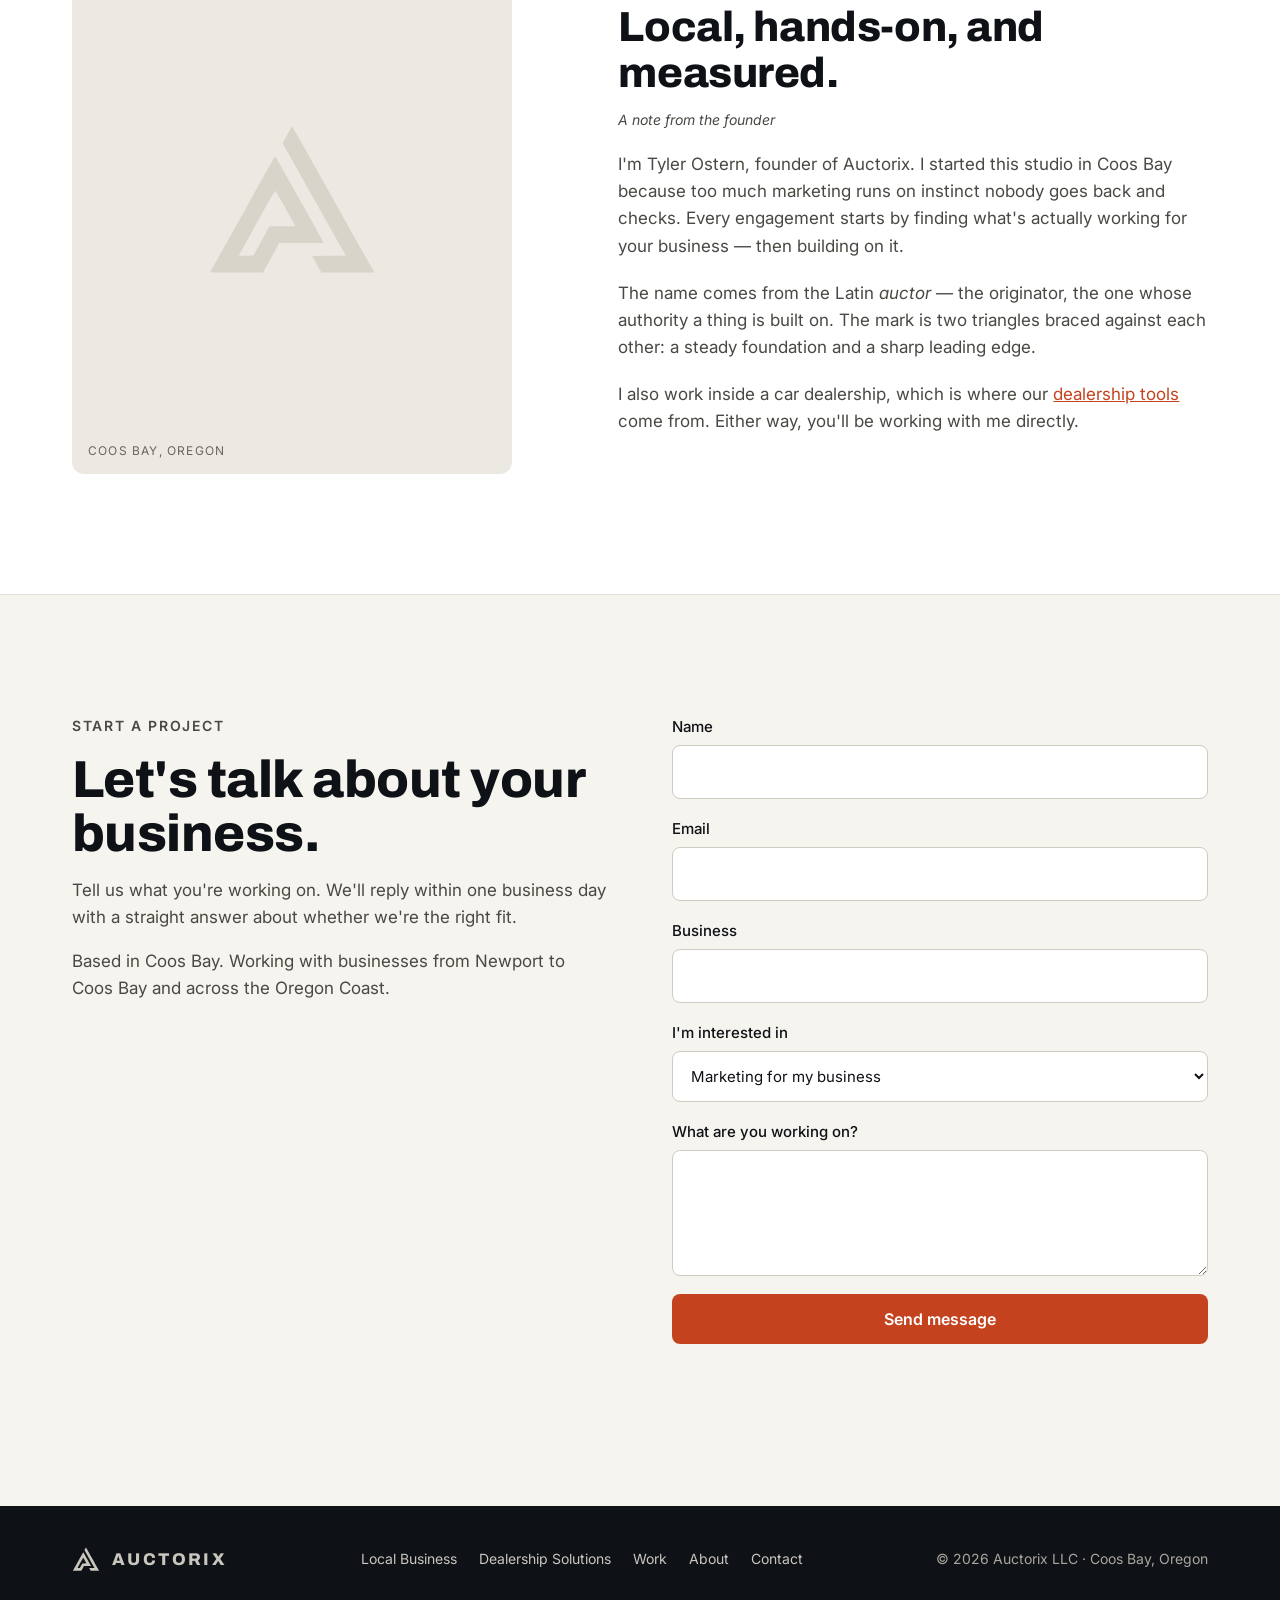
==== commit 400688ef: "Copy pass: real case studies, clearer hero, dealership proof - Replace placeholder case studies with" ====
--- a/index.html
+++ b/index.html
@@ -59,7 +59,7 @@
       <div class="hero__copy">
         <p class="eyebrow eyebrow--ink" data-reveal>Marketing &amp; automation · Coos Bay, Oregon</p>
         <h1 class="split">Authority is <span class="accent">built,</span> not borrowed.</h1>
-        <p class="hero__sub" data-reveal style="--d:500ms">Websites, social and automation for Oregon Coast businesses — plus purpose-built tools for car dealerships.</p>
+        <p class="hero__sub" data-reveal style="--d:500ms">Marketing for Oregon Coast businesses — websites, social, ads and automation, done for you. Plus purpose-built tools for car dealerships.</p>
         <div class="hero__actions" data-reveal style="--d:650ms">
           <a href="#contact" class="btn btn--primary magnetic">Start a project <span class="btn__arrow" aria-hidden="true">→</span></a>
           <a href="dealerships.html" class="btn btn--ghost magnetic">Dealership solutions</a>
@@ -110,6 +110,7 @@
       <div class="section__head" data-reveal>
         <p class="eyebrow">Local business services</p>
         <h2 class="section__title">Everything your business needs to get found and chosen.</h2>
+        <p class="lede">For restaurants, RV parks, shops, trades and service businesses up and down the coast.</p>
       </div>
       <div class="services" data-stagger>
         <div class="service"><span class="service__num">01</span><h3>Websites</h3><p>Fast, mobile-first sites built to turn visitors into calls, bookings and walk-ins.</p></div>
@@ -125,36 +126,29 @@
   <section class="section" id="work" style="padding-top:0">
     <div class="wrap">
       <div class="section__head" data-reveal>
-        <p class="eyebrow">Selected work</p>
-        <h2 class="section__title">Built to hold under load.</h2>
-        <p class="lede">A sample of the structures we've put in market. Real angles, real pressure, measured outcomes.</p>
+        <p class="eyebrow">Recent work</p>
+        <h2 class="section__title">What we've built for coast businesses.</h2>
+        <p class="lede">A few of the projects running right now, from a single-location RV park to a group of dealerships.</p>
       </div>
       <div class="cases" data-stagger>
         <article class="case tilt tilt--ink">
-          <p class="case__client">Regional Auto Group</p>
-          <h3>Service-bay leads, +142% in one quarter</h3>
-          <p class="case__copy">Rebuilt the local paid and organic funnel around real inventory and real appointment slots instead of generic offers — replacing guesswork with a weekly testing cadence.</p>
-          <div class="case__stats">
-            <div><div class="stat__num" data-count="+142%">+142%</div><div class="stat__label">qualified leads</div></div>
-            <div><div class="stat__num" data-count="−31%">−31%</div><div class="stat__label">cost per lead</div></div>
-          </div>
+          <p class="case__client">Midway RV Park</p>
+          <h3>A new website built to be found</h3>
+          <p class="case__copy">A fast, mobile-first site with a photo gallery, an FAQ that answers renters' questions up front, and search markup that helps Google — and AI search tools — understand the park.</p>
+          <ul class="case__tags"><li>Website</li><li>Local SEO</li><li>Structured data</li></ul>
         </article>
         <article class="case tilt tilt--ink">
-          <p class="case__client">Coastal Hospitality Brand</p>
-          <h3>A content engine that outlasted the season</h3>
-          <p class="case__copy">Replaced one-off posts with a repeatable production system — brief, shoot, cut, publish — so off-season bookings stopped depending on luck.</p>
-          <div class="case__stats">
-            <div><div class="stat__num" data-count="3.4x">3.4x</div><div class="stat__label">off-season bookings</div></div>
-            <div><div class="stat__num" data-count="21">21</div><div class="stat__label">assets / week, sustained</div></div>
-          </div>
+          <p class="case__client">Midway RV Park</p>
+          <h3>Social ads that make themselves</h3>
+          <p class="case__copy">An automated pipeline that generates on-brand ad images and captions and schedules them across social channels, so the park stays visible without anyone sitting down to post.</p>
+          <ul class="case__tags"><li>Automation</li><li>Social media</li><li>Paid ads</li></ul>
         </article>
         <article class="case tilt tilt--ink">
-          <p class="case__client">B2B Industrial Supplier</p>
-          <h3>Made a 40-year-old brand legible online</h3>
-          <p class="case__copy">Untangled a decade of inconsistent messaging into one clear position, then rebuilt the site and outbound sequence around it.</p>
+          <p class="case__client">Oregon Coast dealerships</p>
+          <h3>Inventory that keeps itself current</h3>
+          <p class="case__copy">Inventory pulled from each store's website, kept up to date, and fed to Marketplace listings and Facebook catalog ads — with sold units removed automatically.</p>
           <div class="case__stats">
-            <div><div class="stat__num" data-count="+88%">+88%</div><div class="stat__label">organic sessions</div></div>
-            <div><div class="stat__num" data-count="5.2x">5.2x</div><div class="stat__label">demo requests</div></div>
+            <div><div class="stat__num" data-count="3">3</div><div class="stat__label">dealerships running it today</div></div>
           </div>
         </article>
       </div>
@@ -170,6 +164,7 @@
       <div class="about__copy" data-reveal style="--d:120ms">
         <p class="eyebrow">About</p>
         <h2>Local, hands-on, and measured.</h2>
+        <p class="about__note">A note from the founder</p>
         <p>I'm Tyler Ostern, founder of Auctorix. I started this studio in Coos Bay because too much marketing runs on instinct nobody goes back and checks. Every engagement starts by finding what's actually working for your business — then building on it.</p>
         <p>The name comes from the Latin <em>auctor</em> — the originator, the one whose authority a thing is built on. The mark is two triangles braced against each other: a steady foundation and a sharp leading edge.</p>
         <p>I also work inside a car dealership, which is where our <a href="dealerships.html">dealership tools</a> come from. Either way, you'll be working with me directly.</p>
@@ -183,7 +178,7 @@
         <p class="eyebrow">Start a project</p>
         <h2>Let's talk about your business.</h2>
         <p>Tell us what you're working on. We'll reply within one business day with a straight answer about whether we're the right fit.</p>
-        <p>Coos Bay, Oregon</p>
+        <p>Based in Coos Bay. Working with businesses from Newport to Coos Bay and across the Oregon Coast.</p>
       </div>
       <form class="form" data-form="contact" data-reveal style="--d:120ms" novalidate>
         <label class="field">Name<input type="text" name="name" required autocomplete="name"></label>
--- a/styles.css
+++ b/styles.css
@@ -209,7 +209,6 @@
 .ticker{ background:var(--ink); color:var(--on-ink-3); border-top:1px solid var(--ink-line); overflow:hidden; }
 .ticker__mask{ overflow:hidden; -webkit-mask-image:linear-gradient(90deg, transparent, #000 10%, #000 90%, transparent); mask-image:linear-gradient(90deg, transparent, #000 10%, #000 90%, transparent); }
 .ticker__track{ display:flex; width:max-content; gap:0; animation:ticker 38s linear infinite; }
-.ticker:hover .ticker__track{ animation-duration:90s; }
 .ticker__group{ display:flex; align-items:center; gap:36px; padding:22px 18px; font-family:var(--display); font-weight:700; font-size:15px; letter-spacing:.14em; text-transform:uppercase; white-space:nowrap; }
 .ticker__group i{ width:7px; height:7px; background:var(--signal-hi); transform:rotate(45deg); display:block; }
 @keyframes ticker{ to{ transform:translateX(-50%); } }
@@ -263,6 +262,9 @@
 .case__client{ font-size:13px; letter-spacing:.1em; text-transform:uppercase; color:var(--on-ink-3); font-weight:600; }
 .case h3{ font-size:24px; line-height:1.2; }
 .case__copy{ color:var(--on-ink-2); font-size:16px; }
+.case__tags{ list-style:none; margin:auto 0 0; padding:18px 0 0; border-top:1px solid var(--ink-line); display:flex; flex-wrap:wrap; gap:8px; }
+.case__tags li{ font-size:13px; font-weight:600; color:var(--signal-tint); background:rgba(232,85,47,.10); border:1px solid rgba(232,85,47,.25); padding:4px 11px; border-radius:999px; }
+.about__note{ font-size:14px; color:var(--text-3); font-style:italic; margin-top:-8px; }
 .case__stats{ display:flex; gap:32px; margin-top:auto; padding-top:18px; border-top:1px solid var(--ink-line); }
 .stat__num{ font-family:var(--display); font-size:32px; font-weight:800; color:var(--signal-soft); font-variant-numeric:tabular-nums; line-height:1.1; }
 .stat__label{ font-size:14px; color:var(--on-ink-3); }
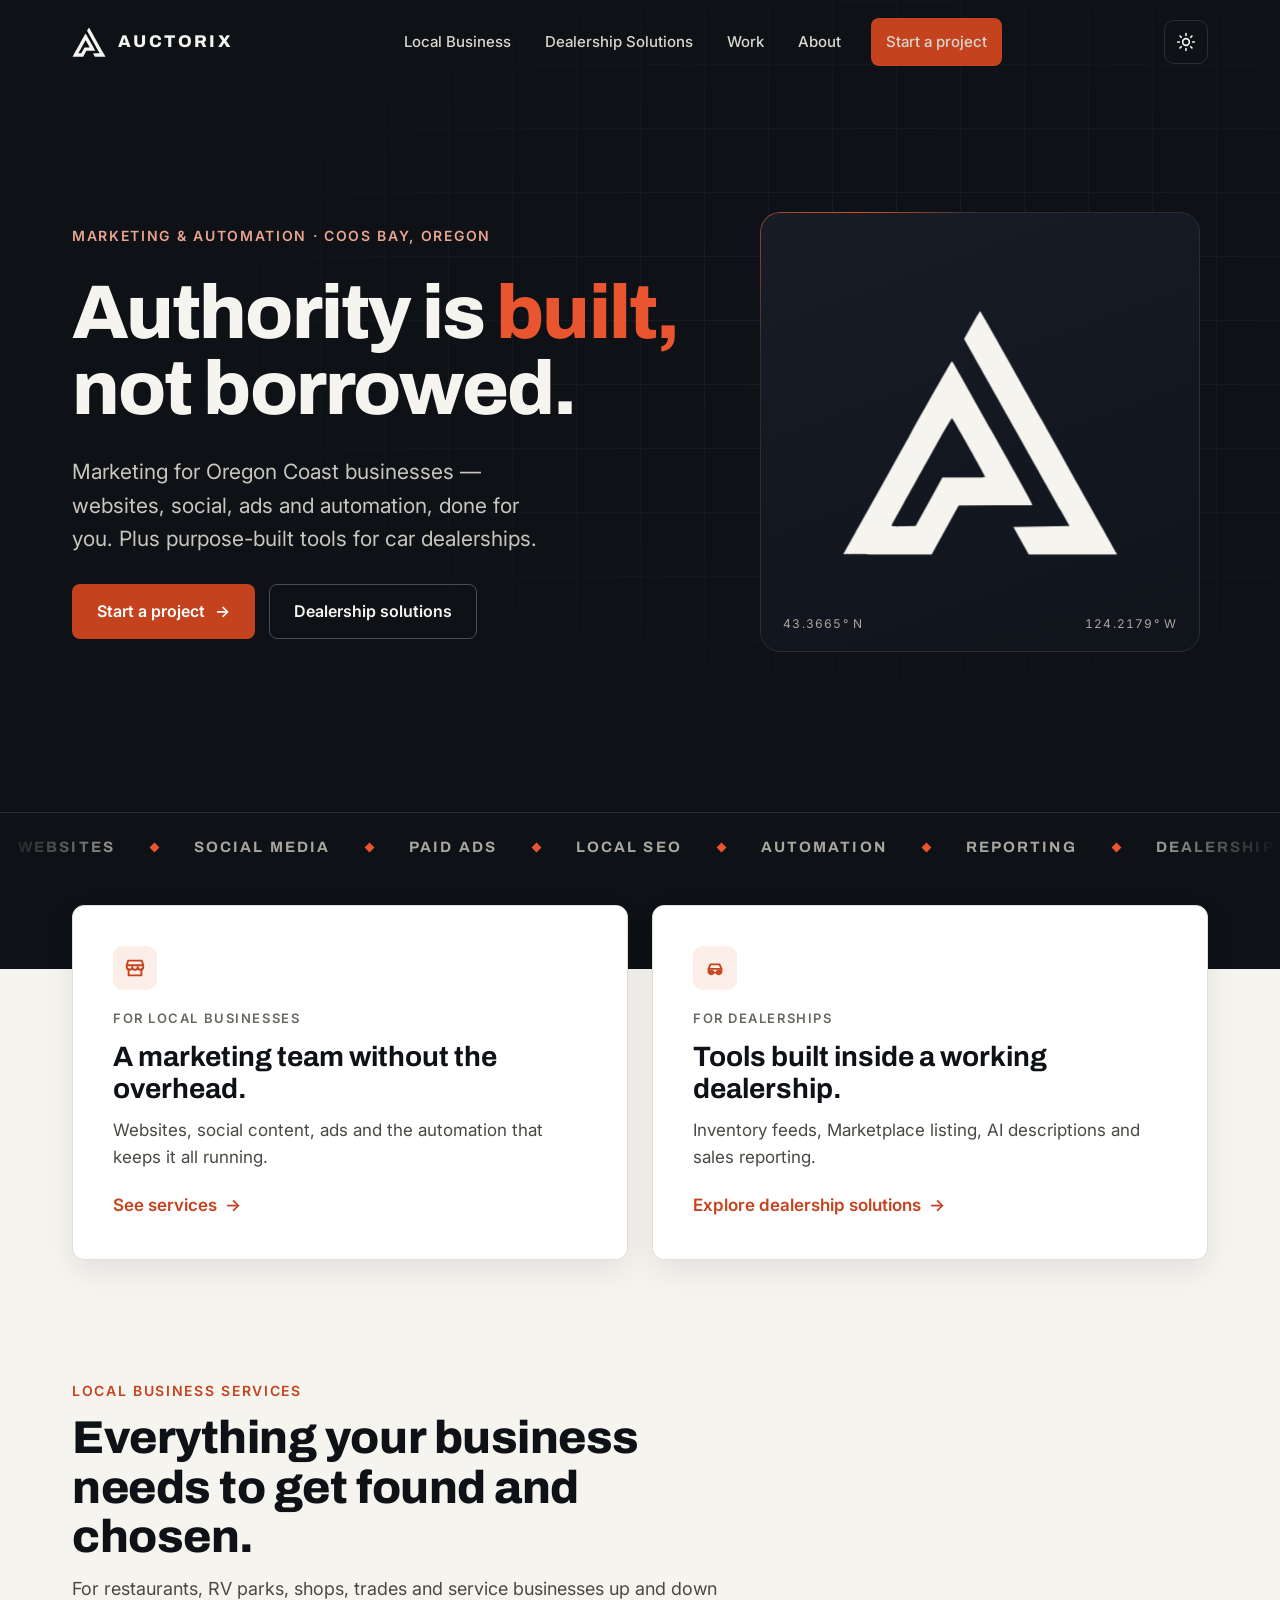
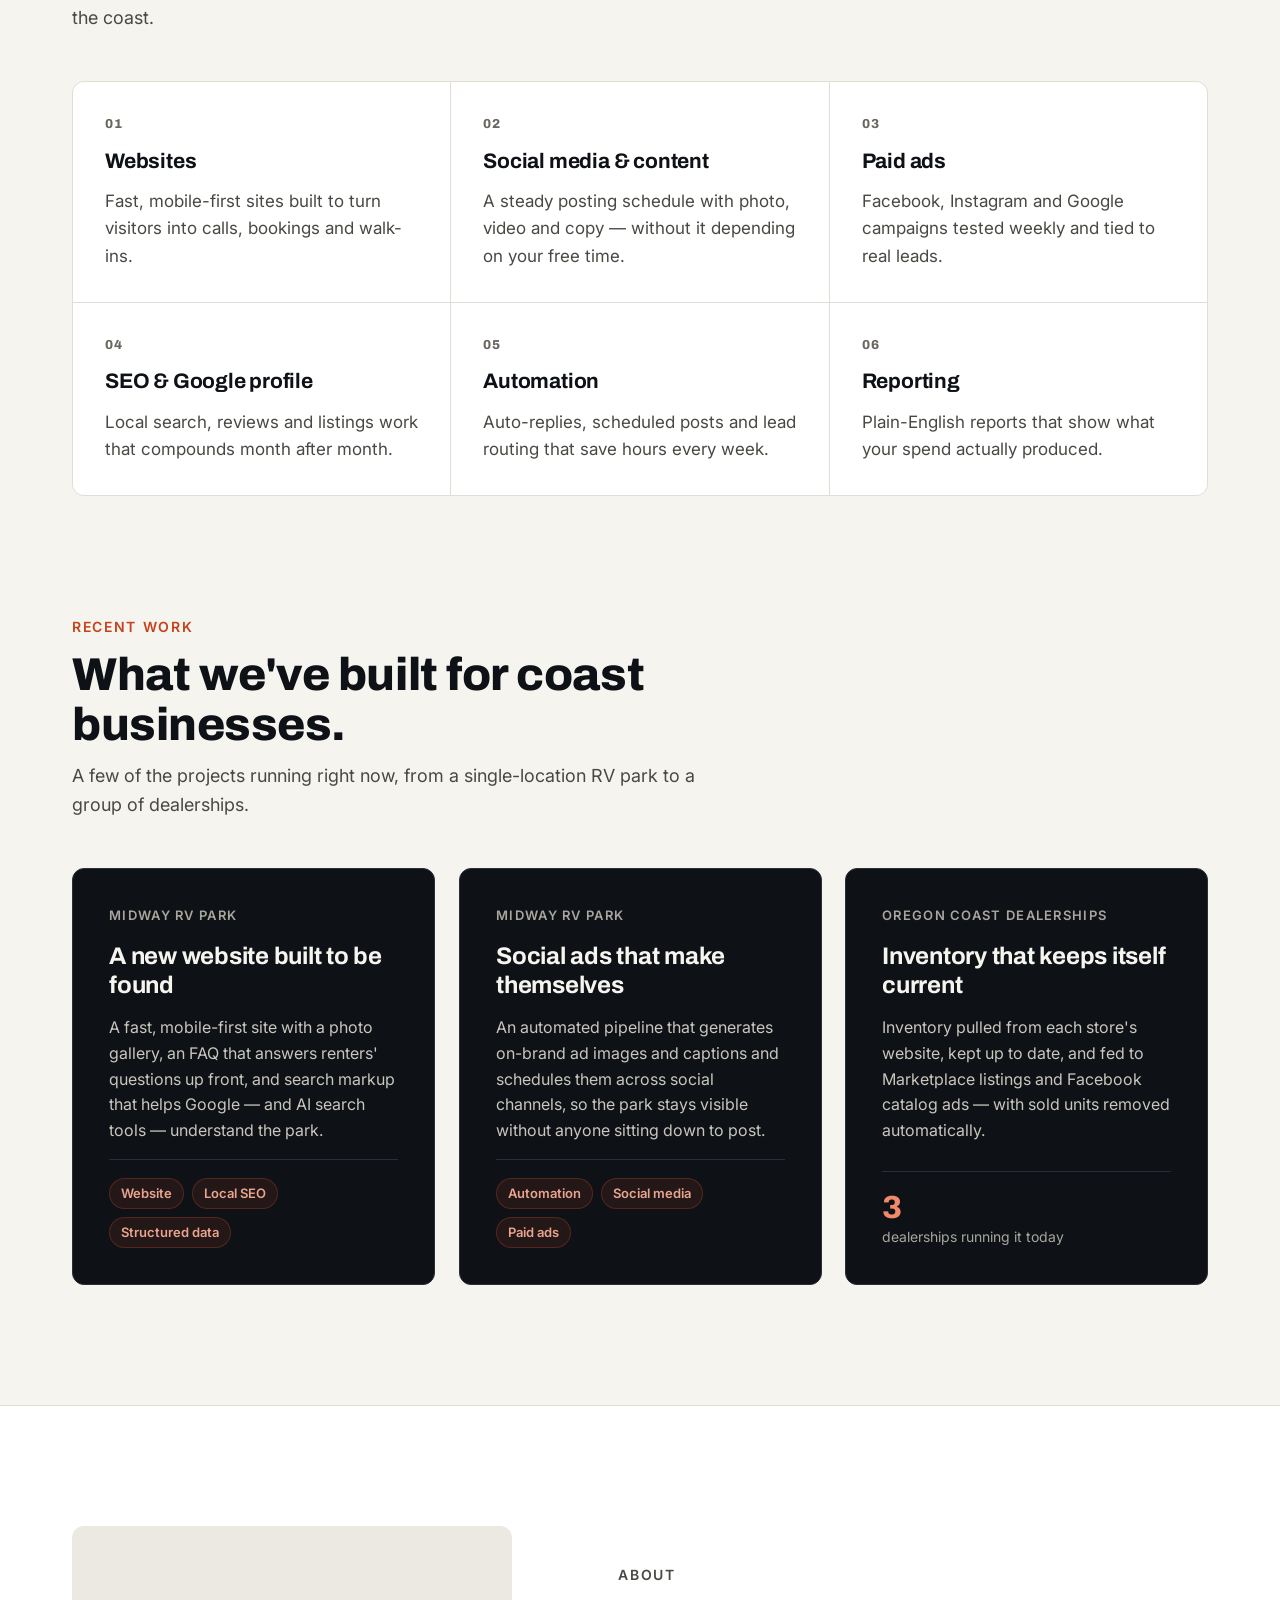
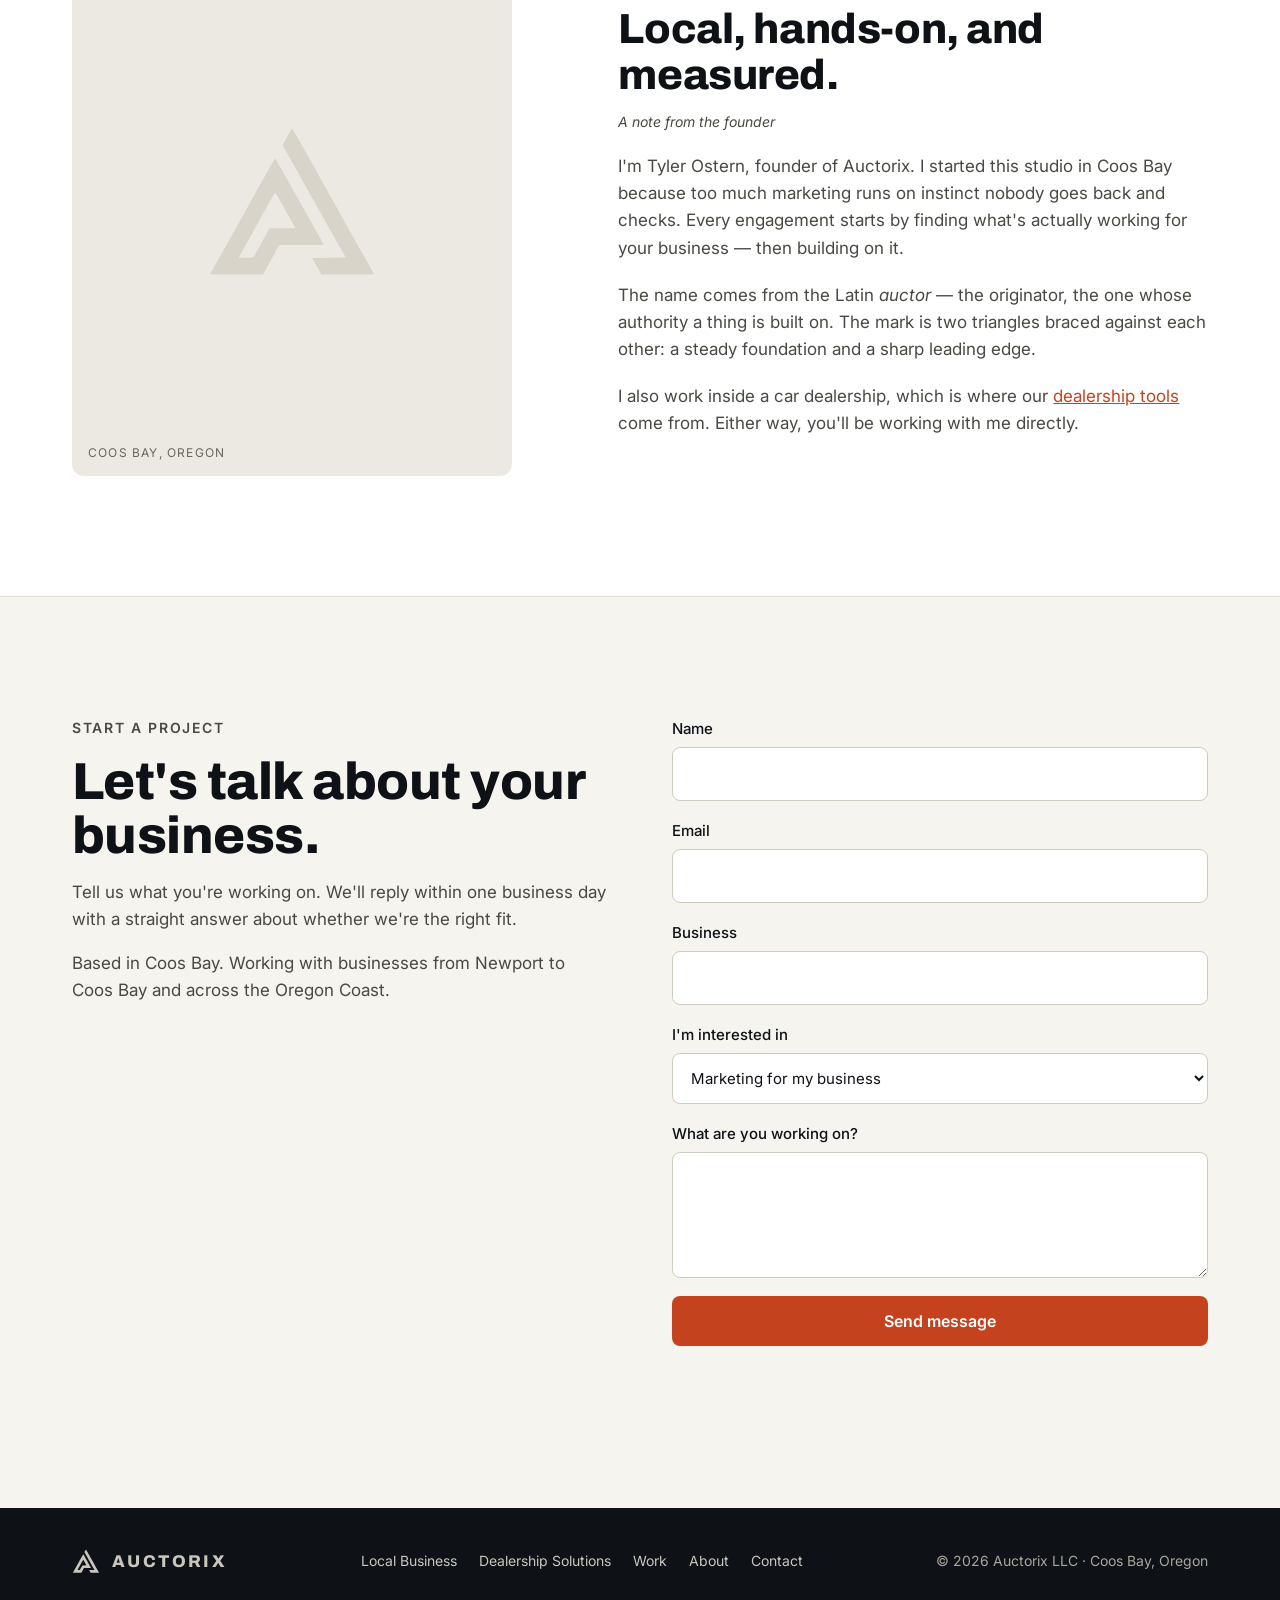
==== commit f90305df: "Add light/dark mode toggle - Dark theme via tokens on :root[data-theme=dark]; ink sections and   bra" ====
--- a/index.html
+++ b/index.html
@@ -17,7 +17,7 @@
 <link rel="preconnect" href="https://fonts.gstatic.com" crossorigin>
 <link href="https://fonts.googleapis.com/css2?family=Archivo:wght@500;600;700;800&family=Inter:wght@400;500;600&display=swap" rel="stylesheet">
 <link rel="stylesheet" href="styles.css">
-<script>document.documentElement.classList.add('js')</script>
+<script>(function(d){d.classList.add('js');var t;try{t=localStorage.getItem('theme')}catch(e){}if(t!=='light'&&t!=='dark'){t=matchMedia('(prefers-color-scheme: dark)').matches?'dark':'light'}d.setAttribute('data-theme',t)})(document.documentElement)</script>
 <script type="application/ld+json">
 {"@context":"https://schema.org","@type":"ProfessionalService","name":"Auctorix LLC","url":"https://auctorix.io/","logo":"https://auctorix.io/assets/logo-black.png","description":"Marketing, websites and automation for Oregon Coast businesses, plus dealership inventory and listing solutions.","founder":{"@type":"Person","name":"Tyler Ostern"},"address":{"@type":"PostalAddress","addressLocality":"Coos Bay","addressRegion":"OR","addressCountry":"US"},"areaServed":"Oregon Coast"}
 </script>
@@ -29,7 +29,7 @@
 
 <header class="nav">
   <div class="wrap nav__inner">
-    <a href="./" class="brand" aria-label="Auctorix home"><svg aria-hidden="true"><use href="#mark"/></svg><span>AUCTORIX</span></a>
+    <a href="index.html" class="brand" aria-label="Auctorix home"><svg aria-hidden="true"><use href="#mark"/></svg><span>AUCTORIX</span></a>
     <nav class="nav__links" aria-label="Primary">
       <span class="nav__pill" aria-hidden="true"></span>
       <a href="#services">Local Business</a>
@@ -38,7 +38,13 @@
       <a href="#about">About</a>
       <a href="#contact" class="btn btn--primary magnetic nav__cta">Start a project</a>
     </nav>
-    <button class="burger" aria-label="Open menu" aria-expanded="false" aria-controls="mobileMenu"><span></span><span></span><span></span></button>
+    <div class="nav__end">
+      <button class="theme-toggle" type="button" aria-label="Switch to dark mode" aria-pressed="false">
+        <svg class="i-sun" viewBox="0 0 24 24" fill="none" stroke="currentColor" stroke-width="2" stroke-linecap="round" aria-hidden="true"><circle cx="12" cy="12" r="4"/><path d="M12 2v2M12 20v2M4.9 4.9l1.4 1.4M17.7 17.7l1.4 1.4M2 12h2M20 12h2M4.9 19.1l1.4-1.4M17.7 6.3l1.4-1.4"/></svg>
+        <svg class="i-moon" viewBox="0 0 24 24" fill="none" stroke="currentColor" stroke-width="2" stroke-linecap="round" stroke-linejoin="round" aria-hidden="true"><path d="M21 12.8A9 9 0 1 1 11.2 3a7 7 0 0 0 9.8 9.8z"/></svg>
+      </button>
+      <button class="burger" aria-label="Open menu" aria-expanded="false" aria-controls="mobileMenu"><span></span><span></span><span></span></button>
+    </div>
   </div>
 </header>
 
@@ -192,6 +198,7 @@
           </select>
         </label>
         <label class="field">What are you working on?<textarea name="message" rows="4" required></textarea></label>
+        <input type="hidden" name="_subject" value="New inquiry — auctorix.io">
         <input class="hp" type="text" name="_gotcha" tabindex="-1" autocomplete="off" aria-hidden="true">
         <button type="submit" class="btn btn--primary btn--block magnetic">Send message</button>
         <p class="form__note" role="status" aria-live="polite"></p>
@@ -202,7 +209,7 @@
 
 <footer class="footer">
   <div class="wrap footer__inner">
-    <a href="./" class="brand" aria-label="Auctorix home"><svg aria-hidden="true"><use href="#mark"/></svg><span>AUCTORIX</span></a>
+    <a href="index.html" class="brand" aria-label="Auctorix home"><svg aria-hidden="true"><use href="#mark"/></svg><span>AUCTORIX</span></a>
     <nav aria-label="Footer">
       <a href="#services">Local Business</a><a href="dealerships.html">Dealership Solutions</a><a href="#work">Work</a><a href="#about">About</a><a href="#contact">Contact</a>
     </nav>
--- a/styles.css
+++ b/styles.css
@@ -33,6 +33,38 @@
   --ease-spring: cubic-bezier(.34,1.56,.64,1);
   --shadow: 0 12px 32px rgba(14,17,22,.08);
   --shadow-lg: 0 24px 60px rgba(14,17,22,.16);
+  --btn:        #C4431E;
+  --btn-hover:  #B23B19;
+  --line-strong:#D3CEC3;
+  --field-line: #CFCBC1;
+  --icon-bg:    #FBEDE8;
+  --surface-hover:#FFFDF9;
+  --mark-muted: #D9D4CA;
+  --ok:         #2F7D4F;
+  --err:        #B42318;
+  color-scheme: light;
+}
+
+/* ---------- Dark theme ---------- */
+:root[data-theme="dark"]{
+  --paper:      #0B0E13;
+  --paper-2:    #171C25;
+  --white:      #12161D;
+  --line:       #252A33;
+  --line-strong:#353B46;
+  --text:       #EDEBE6;
+  --text-2:     #B4B1A9;
+  --text-3:     #8E8B84;
+  --signal:     #F08A6B;
+  --field-line: #39404B;
+  --icon-bg:    rgba(232,85,47,.14);
+  --surface-hover:#161B23;
+  --mark-muted: #2A303A;
+  --ok:         #86EFAC;
+  --err:        #FCA5A5;
+  --shadow:     0 12px 32px rgba(0,0,0,.35);
+  --shadow-lg:  0 24px 60px rgba(0,0,0,.5);
+  color-scheme: dark;
 }
 
 *,*::before,*::after{ box-sizing:border-box; }
@@ -48,7 +80,7 @@
 p{ margin:0; }
 :focus-visible{ outline:2px solid var(--signal-hi); outline-offset:3px; border-radius:4px; }
 .wrap{ max-width:var(--wrap); margin:0 auto; padding-inline:var(--gutter); }
-.skip{ position:absolute; left:-9999px; top:8px; z-index:200; background:var(--white); color:var(--ink); padding:10px 16px; border-radius:6px; }
+.skip{ position:absolute; left:-9999px; top:8px; z-index:200; background:#FFFFFF; color:#0E1116; padding:10px 16px; border-radius:6px; }
 .skip:focus{ left:8px; }
 .visually-hidden{ position:absolute!important; width:1px; height:1px; overflow:hidden; clip:rect(0 0 0 0); white-space:nowrap; }
 
@@ -83,7 +115,7 @@
   transition:transform .35s var(--ease-out), width .35s var(--ease-out), height .35s var(--ease-out), opacity .2s;
 }
 .nav__links{ position:relative; isolation:isolate; }
-.nav__links a:hover,.nav__links a[aria-current="page"]{ color:var(--white); }
+.nav__links a:hover,.nav__links a[aria-current="page"]{ color:#FFFFFF; }
 .nav__links a[aria-current="page"]::after{
   content:""; position:absolute; left:14px; right:14px; bottom:4px; height:2px; background:var(--signal-hi); border-radius:2px;
 }
@@ -118,13 +150,13 @@
   transition:transform .5s var(--ease-spring), background .25s, border-color .25s, color .25s, box-shadow .25s;
   position:relative; overflow:hidden; isolation:isolate;
 }
-.btn--primary{ background:var(--signal); color:var(--white); }
+.btn--primary{ background:var(--btn); color:#FFFFFF; }
 .btn--primary::before{ /* shimmer sweep */
   content:""; position:absolute; inset:0; z-index:-1;
   background:linear-gradient(110deg, transparent 30%, rgba(255,255,255,.28) 50%, transparent 70%);
   transform:translateX(-120%); transition:transform .8s var(--ease-out);
 }
-.btn--primary:hover{ background:#B23B19; box-shadow:0 10px 24px rgba(196,67,30,.35); }
+.btn--primary:hover{ background:var(--btn-hover); box-shadow:0 10px 24px rgba(196,67,30,.35); }
 .btn--primary:hover::before{ transform:translateX(120%); }
 .btn--ghost{ border-color:#4A4E57; color:var(--on-ink); }
 .btn--ghost:hover{ border-color:var(--on-ink); background:rgba(246,244,239,.06); }
@@ -236,21 +268,21 @@
   display:flex; flex-direction:column; gap:12px; padding:40px; border-radius:var(--radius);
   background:var(--white); border:1px solid var(--line); color:var(--text); text-decoration:none; box-shadow:var(--shadow);
 }
-.path-card:hover{ box-shadow:var(--shadow-lg); border-color:#D3CEC3; }
+.path-card:hover{ box-shadow:var(--shadow-lg); border-color:var(--line-strong); }
 .path-card__kicker{ font-size:13px; letter-spacing:.12em; text-transform:uppercase; color:var(--text-3); font-weight:600; }
 .path-card__title{ font-family:var(--display); font-size:28px; font-weight:700; line-height:1.15; }
 .path-card__body{ color:var(--text-2); }
 .path-card__link{ margin-top:8px; color:var(--signal); font-weight:600; display:inline-flex; gap:8px; align-items:center; }
 .path-card__link span{ transition:transform .35s var(--ease-out); }
 .path-card:hover .path-card__link span{ transform:translateX(5px); }
-.path-card__icon{ width:44px; height:44px; border-radius:10px; background:#FBEDE8; color:var(--signal); display:grid; place-items:center; margin-bottom:6px; }
+.path-card__icon{ width:44px; height:44px; border-radius:10px; background:var(--icon-bg); color:var(--signal); display:grid; place-items:center; margin-bottom:6px; }
 .path-card__icon svg{ width:22px; height:22px; }
 
 /* ---------- Services grid ---------- */
 .services{ display:grid; grid-template-columns:repeat(3, minmax(0,1fr)); gap:1px; background:var(--line); border:1px solid var(--line); border-radius:var(--radius); overflow:hidden; }
 .service{ background:var(--white); padding:32px; display:flex; flex-direction:column; gap:10px; position:relative; transition:background .3s; }
-.service::before{ content:""; position:absolute; left:0; top:0; height:3px; width:100%; background:var(--signal); transform:scaleX(0); transform-origin:left; transition:transform .5s var(--ease-out); }
-.service:hover{ background:#FFFDF9; }
+.service::before{ content:""; position:absolute; left:0; top:0; height:3px; width:100%; background:var(--btn); transform:scaleX(0); transform-origin:left; transition:transform .5s var(--ease-out); }
+.service:hover{ background:var(--surface-hover); }
 .service:hover::before{ transform:scaleX(1); }
 .service h3{ font-size:21px; }
 .service p{ color:var(--text-2); }
@@ -258,7 +290,7 @@
 
 /* ---------- Case studies ---------- */
 .cases{ display:grid; grid-template-columns:repeat(3, minmax(0,1fr)); gap:24px; }
-.case{ background:var(--ink); color:var(--on-ink); border-radius:var(--radius); padding:36px; display:flex; flex-direction:column; gap:16px; overflow:hidden; }
+.case{ border:1px solid var(--ink-line); background:var(--ink); color:var(--on-ink); border-radius:var(--radius); padding:36px; display:flex; flex-direction:column; gap:16px; overflow:hidden; }
 .case__client{ font-size:13px; letter-spacing:.1em; text-transform:uppercase; color:var(--on-ink-3); font-weight:600; }
 .case h3{ font-size:24px; line-height:1.2; }
 .case__copy{ color:var(--on-ink-2); font-size:16px; }
@@ -273,7 +305,7 @@
 .about{ background:var(--white); border-block:1px solid var(--line); }
 .about__grid{ display:grid; grid-template-columns:minmax(0,.9fr) minmax(0,1.1fr); gap:64px; align-items:center; }
 .about__photo{ position:relative; aspect-ratio:4/5; max-width:440px; width:100%; border-radius:var(--radius); background:var(--paper-2); overflow:hidden; display:grid; place-items:center; }
-.about__photo svg{ width:46%; fill:#D9D4CA; }
+.about__photo svg{ width:46%; fill:var(--mark-muted); }
 .about__photo figcaption{ position:absolute; left:16px; bottom:14px; font-size:12px; letter-spacing:.1em; color:var(--text-3); }
 .about__copy{ display:flex; flex-direction:column; gap:20px; }
 .about__copy p{ color:var(--text-2); }
@@ -283,7 +315,7 @@
 .steps{ list-style:none; margin:0; padding:0; display:grid; grid-template-columns:repeat(3,minmax(0,1fr)); gap:40px; counter-reset:step; }
 .step{ display:flex; flex-direction:column; gap:10px; padding-top:24px; position:relative; }
 .step::before{ content:""; position:absolute; top:0; left:0; right:0; height:2px; background:var(--line); }
-.step::after{ content:""; position:absolute; top:0; left:0; width:100%; height:2px; background:var(--ink); transform:scaleX(0); transform-origin:left; transition:transform 1.1s var(--ease-out); transition-delay:calc(var(--i,0) * 180ms + 200ms); }
+.step::after{ content:""; position:absolute; top:0; left:0; width:100%; height:2px; background:var(--text); transform:scaleX(0); transform-origin:left; transition:transform 1.1s var(--ease-out); transition-delay:calc(var(--i,0) * 180ms + 200ms); }
 .is-in .step::after, .step.is-in::after{ transform:scaleX(1); }
 .step__num{ font-family:var(--display); font-weight:800; color:var(--signal); font-size:14px; letter-spacing:.08em; }
 .step h3{ font-size:22px; }
@@ -296,14 +328,14 @@
 .feature__num{ font-family:var(--display); font-weight:800; color:var(--signal); }
 .feature h3{ font-size:22px; line-height:1.2; }
 .feature p{ color:var(--text-2); }
-.feature--ink{ background:var(--ink); color:var(--on-ink); border-color:var(--ink); }
+.feature--ink{ background:var(--ink); color:var(--on-ink); border-color:var(--ink-line); }
 .feature--ink p{ color:var(--on-ink-2); }
 .badge{ align-self:flex-start; font-size:12px; letter-spacing:.1em; text-transform:uppercase; font-weight:600; background:var(--ink-line); color:var(--signal-tint); padding:5px 11px; border-radius:999px; display:inline-flex; align-items:center; gap:8px; }
 .badge i{ width:7px; height:7px; border-radius:50%; background:var(--signal-hi); animation:pulse 1.8s ease-in-out infinite; }
 @keyframes pulse{ 0%,100%{ box-shadow:0 0 0 0 rgba(232,85,47,.6) } 60%{ box-shadow:0 0 0 7px rgba(232,85,47,0) } }
 
 /* feed demo panel on dealer hero */
-.feed{ background:#121721; border:1px solid var(--ink-line); border-radius:16px; padding:18px; font-size:14px; position:relative; overflow:hidden; }
+.feed{ color:var(--on-ink); background:#121721; border:1px solid var(--ink-line); border-radius:16px; padding:18px; font-size:14px; position:relative; overflow:hidden; }
 .feed__head{ display:flex; justify-content:space-between; color:var(--on-ink-3); padding:4px 6px 12px; border-bottom:1px solid var(--ink-line); }
 .feed__status{ color:#86EFAC; display:inline-flex; gap:8px; align-items:center; }
 .feed__status i{ width:7px; height:7px; border-radius:50%; background:#86EFAC; animation:pulse-g 1.8s infinite; }
@@ -334,7 +366,7 @@
 .faq__icon{ flex:none; width:32px; height:32px; border-radius:50%; border:1px solid var(--line); position:relative; transition:transform .45s var(--ease-spring), background .3s, border-color .3s; }
 .faq__icon::before,.faq__icon::after{ content:""; position:absolute; left:50%; top:50%; width:12px; height:2px; background:currentColor; transform:translate(-50%,-50%); }
 .faq__icon::after{ transform:translate(-50%,-50%) rotate(90deg); transition:transform .45s var(--ease-out); }
-.faq__q[aria-expanded="true"] .faq__icon{ transform:rotate(180deg); background:var(--ink); border-color:var(--ink); color:var(--white); }
+.faq__q[aria-expanded="true"] .faq__icon{ transform:rotate(180deg); background:var(--text); border-color:var(--text); color:var(--paper); }
 .faq__q[aria-expanded="true"] .faq__icon::after{ transform:translate(-50%,-50%) rotate(0deg); }
 .faq__a{ display:grid; grid-template-rows:0fr; transition:grid-template-rows .5s var(--ease-out); }
 .faq__a > div{ overflow:hidden; }
@@ -351,7 +383,7 @@
 .form{ display:flex; flex-direction:column; gap:18px; }
 .field{ display:flex; flex-direction:column; gap:6px; font-size:15px; font-weight:500; }
 .field input,.field select,.field textarea{
-  font:inherit; font-weight:400; padding:14px; border-radius:8px; border:1px solid #CFCBC1; background:var(--white); color:var(--text);
+  font:inherit; font-weight:400; padding:14px; border-radius:8px; border:1px solid var(--field-line); background:var(--white); color:var(--text);
   transition:border-color .2s, box-shadow .2s;
 }
 .field textarea{ resize:vertical; min-height:120px; }
@@ -360,8 +392,8 @@
 .on-ink .field input:focus,.on-ink .field select:focus,.on-ink .field textarea:focus{ border-color:var(--signal-hi); box-shadow:0 0 0 4px rgba(232,85,47,.2); }
 .hp{ position:absolute; left:-9999px; }
 .form__note{ min-height:1.6em; font-size:15px; }
-.form__note.is-ok{ color:#2F7D4F; } .on-ink .form__note.is-ok{ color:#86EFAC; }
-.form__note.is-err{ color:#B42318; } .on-ink .form__note.is-err{ color:#FCA5A5; }
+.form__note.is-ok{ color:var(--ok); } .on-ink .form__note.is-ok{ color:#86EFAC; }
+.form__note.is-err{ color:var(--err); } .on-ink .form__note.is-err{ color:#FCA5A5; }
 .btn[disabled]{ opacity:.7; cursor:progress; }
 
 /* ---------- Footer ---------- */
@@ -370,7 +402,7 @@
 .footer .brand svg{ width:28px; height:24px; }
 .footer nav{ display:flex; flex-wrap:wrap; gap:6px 22px; }
 .footer a{ color:var(--on-ink-2); text-decoration:none; }
-.footer a:hover{ color:var(--white); }
+.footer a:hover{ color:#FFFFFF; }
 .footer .ink-top{ border-top:1px solid var(--ink-line); }
 
 /* ---------- Scroll reveal (motion-primitives: in-view + animated-group) ---------- */
@@ -406,11 +438,95 @@
   .feed__row span:nth-child(2){ display:none; }
 }
 
+/* ---------- Dealer platform: login sprawl ---------- */
+.hero--long h1{ font-size:clamp(38px,4.9vw,62px); line-height:1.04; }
+.sprawl{ position:relative; aspect-ratio:1/1; max-width:480px; width:100%; justify-self:center; margin-block:44px 52px; }
+.sprawl__meter{ position:absolute; top:-44px; left:50%; transform:translateX(-50%); z-index:5; display:flex; gap:10px; align-items:center; font-size:13px; color:var(--on-ink-3); letter-spacing:.06em; text-transform:uppercase; white-space:nowrap; }
+.sprawl__meter b{ font-family:var(--display); font-size:22px; color:var(--signal-soft); min-width:2ch; text-align:right; font-variant-numeric:tabular-nums; }
+.sprawl__tile{
+  position:absolute; left:50%; top:52%; width:46%; padding:12px 14px 14px; border-radius:10px;
+  background:#E9E6DF; color:#2B2B2B; border:1px solid #BDB8AE; box-shadow:0 14px 30px rgba(0,0,0,.35);
+  display:flex; flex-direction:column; gap:6px; font-size:12px; overflow:hidden;
+  transform:translate(-50%,-50%) translate(var(--x),var(--y)) rotate(var(--r));
+  transition:transform .9s var(--ease-out), opacity .6s ease;
+  transition-delay:calc(var(--i,0) * 90ms);
+}
+.sprawl__tile i{ display:block; height:8px; margin:-12px -14px 4px; background:linear-gradient(90deg,#3E5C8A,#6F8DB8); }
+.sprawl__tile b{ font-family:var(--display); font-size:15px; }
+.sprawl__tile span{ display:block; border:1px solid #B8B3A9; background:#fff; border-radius:3px; padding:3px 7px; color:#6E6A62; }
+.sprawl__tile em{ font-style:normal; font-size:11px; color:#B42318; }
+.js .sprawl .sprawl__tile{ opacity:0; transform:translate(-50%,-50%) translate(var(--x),calc(var(--y) + 40px)) rotate(var(--r)) scale(.9); }
+.js .sprawl.is-in .sprawl__tile{ opacity:1; transform:translate(-50%,-50%) translate(var(--x),var(--y)) rotate(var(--r)); }
+.js .sprawl.is-merged .sprawl__tile{ opacity:0; transform:translate(-50%,-50%) scale(.4) rotate(0deg); transition-delay:calc(var(--i,0) * 70ms); }
+.sprawl__one{
+  position:absolute; left:50%; top:54%; width:72%; padding:28px; border-radius:16px; z-index:4;
+  background:linear-gradient(160deg,#1A202B,#11151C); border:1px solid var(--ink-line); box-shadow:0 30px 70px rgba(0,0,0,.45);
+  display:flex; flex-direction:column; gap:14px; text-align:center; align-items:center;
+  transform:translate(-50%,-50%); transition:opacity .7s ease .55s, transform .9s var(--ease-spring) .55s;
+}
+.js .sprawl .sprawl__one{ opacity:0; transform:translate(-50%,-50%) scale(.85); }
+.js .sprawl.is-merged .sprawl__one{ opacity:1; transform:translate(-50%,-50%) scale(1); }
+.sprawl__brand{ display:flex; align-items:center; gap:10px; color:var(--on-ink); }
+.sprawl__brand svg{ width:30px; height:27px; fill:var(--signal-hi); }
+.sprawl__brand span{ font-family:var(--display); font-weight:800; letter-spacing:.14em; }
+.sprawl__one p{ font-family:var(--display); font-size:24px; font-weight:800; color:var(--on-ink); }
+.sprawl__one ul{ list-style:none; margin:0; padding:0; display:flex; flex-wrap:wrap; justify-content:center; gap:8px; }
+.sprawl__one li{ font-size:13px; font-weight:600; color:var(--signal-tint); background:rgba(232,85,47,.10); border:1px solid rgba(232,85,47,.25); padding:4px 11px; border-radius:999px; }
+.sprawl__replay{ position:absolute; bottom:-52px; left:50%; transform:translateX(-50%); z-index:5; background:none; border:0; color:var(--on-ink-3); font:inherit; font-size:13px; cursor:pointer; padding:10px 14px; min-height:44px; opacity:0; visibility:hidden; transition:opacity .4s ease 1.4s, color .2s; }
+.sprawl.is-merged .sprawl__replay{ opacity:1; visibility:visible; }
+.sprawl__replay:hover{ color:var(--on-ink); }
+
+/* pillars + today header */
+.pillars{ list-style:none; margin:24px 0 0; padding:0; display:grid; grid-template-columns:repeat(3,minmax(0,1fr)); gap:1px; background:var(--line); border:1px solid var(--line); border-radius:var(--radius); overflow:hidden; }
+.pillars li{ background:var(--paper); padding:26px 28px; display:flex; flex-direction:column; gap:6px; }
+.pillars b{ font-family:var(--display); font-size:18px; }
+.pillars span{ color:var(--text-2); font-size:16px; }
+.today__head{ display:grid; grid-template-columns:minmax(0,1fr) minmax(0,1fr); gap:48px; align-items:center; margin-bottom:48px; }
+.feature--cta{ text-decoration:none; }
+@media (max-width: 960px){
+  .today__head{ grid-template-columns:1fr; }
+  .pillars{ grid-template-columns:1fr; }
+  .sprawl{ max-width:400px; }
+}
+@media (max-width: 640px){
+  .sprawl__tile{ width:54%; font-size:11px; }
+  .sprawl__tile span:nth-of-type(2){ display:none; }
+  .sprawl__one{ width:86%; padding:22px; }
+}
+
 /* ---------- Reduced motion: everything visible, nothing moves ---------- */
 @media (prefers-reduced-motion: reduce){
   *,*::before,*::after{ animation:none!important; transition:none!important; scroll-behavior:auto!important; }
-  .js [data-reveal],.js [data-stagger] > *,.js .split .w,.js .feed__row{ opacity:1!important; transform:none!important; filter:none!important; }
+  .js [data-reveal],.js [data-stagger] > *,.js .split .w,.js .feed__row,.js .sprawl .sprawl__one{ opacity:1!important; transform:none!important; filter:none!important; }
   .js .mark-stroke{ stroke-dashoffset:0; stroke-opacity:0; } .js .mark-fill{ opacity:1; }
   .ticker__track{ transform:none; }
   .spotlight,.feed__scan{ display:none; }
-}
+  .js .sprawl .sprawl__tile,.sprawl__replay,.sprawl__meter{ display:none; }
+}
+
+/* ---------- Theme toggle ---------- */
+.theme-toggle{
+  position:relative; width:44px; height:44px; flex:none; border-radius:10px; border:1px solid var(--ink-line);
+  background:transparent; color:var(--on-ink); cursor:pointer; display:grid; place-items:center; margin-left:6px;
+  transition:background .25s, border-color .25s, transform .5s var(--ease-spring);
+}
+.theme-toggle:hover{ background:rgba(246,244,239,.08); border-color:#4A4E57; }
+.theme-toggle:active{ transform:scale(.92); }
+.theme-toggle svg{ position:absolute; width:20px; height:20px; transition:transform .6s var(--ease-spring), opacity .35s; }
+.theme-toggle .i-moon{ opacity:0; transform:rotate(-90deg) scale(.4); }
+[data-theme="dark"] .theme-toggle .i-sun{ opacity:0; transform:rotate(90deg) scale(.4); }
+[data-theme="dark"] .theme-toggle .i-moon{ opacity:1; transform:none; }
+.nav__end{ display:flex; align-items:center; gap:4px; }
+.mobile-menu .theme-row{ display:flex; align-items:center; justify-content:space-between; margin-top:20px; color:var(--on-ink-2); font-size:16px;
+  opacity:0; transition:opacity .4s .25s; }
+.mobile-menu.is-open .theme-row{ opacity:1; }
+@media (min-width: 961px){ .nav__end .theme-toggle{ order:2; } }
+
+/* circular reveal when switching themes (View Transitions) */
+::view-transition-old(root), ::view-transition-new(root){ animation:none; mix-blend-mode:normal; }
+::view-transition-new(root){ z-index:2; }
+/* fallback fade for browsers without View Transitions */
+.theme-fade, .theme-fade *{ transition:background-color .4s ease, color .4s ease, border-color .4s ease, fill .4s ease !important; }
+
+[data-theme="dark"] .paths{ background:none; }
+[data-theme="dark"] .ticker{ border-bottom:1px solid var(--ink-line); }
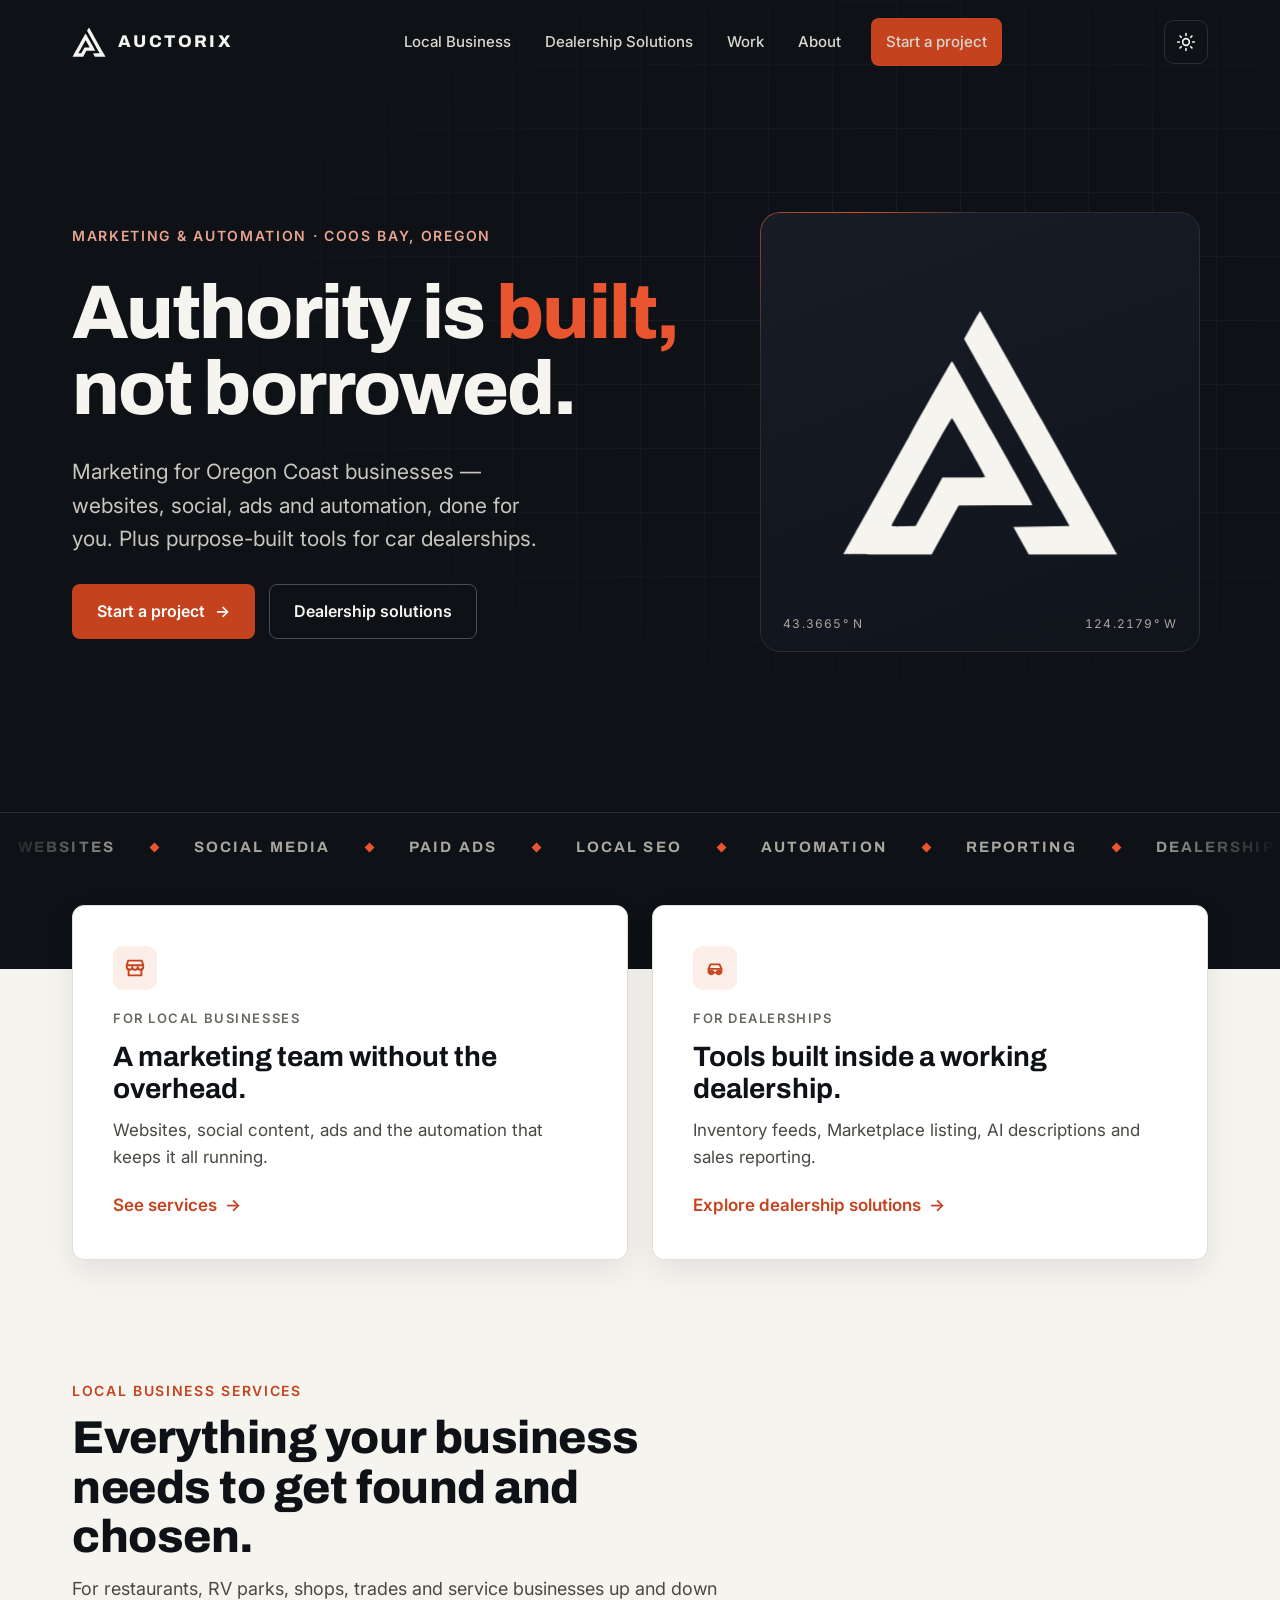
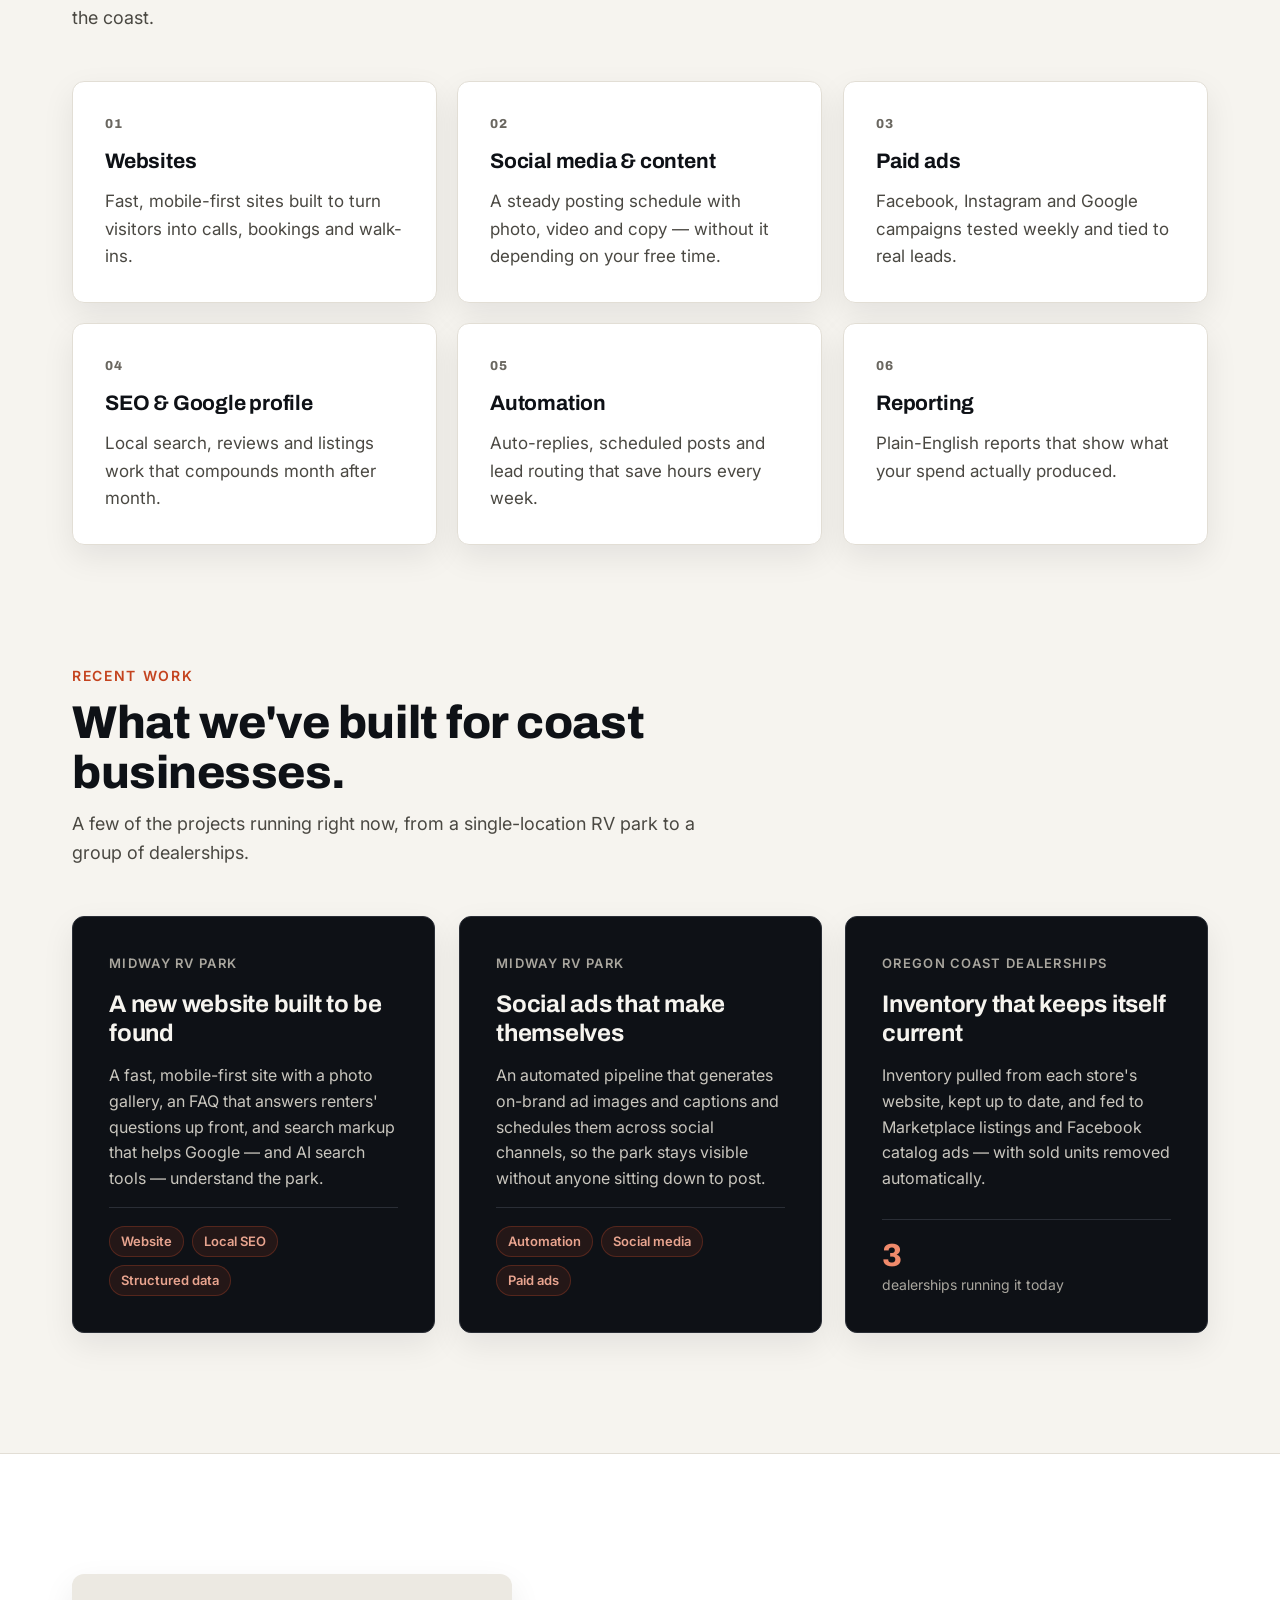
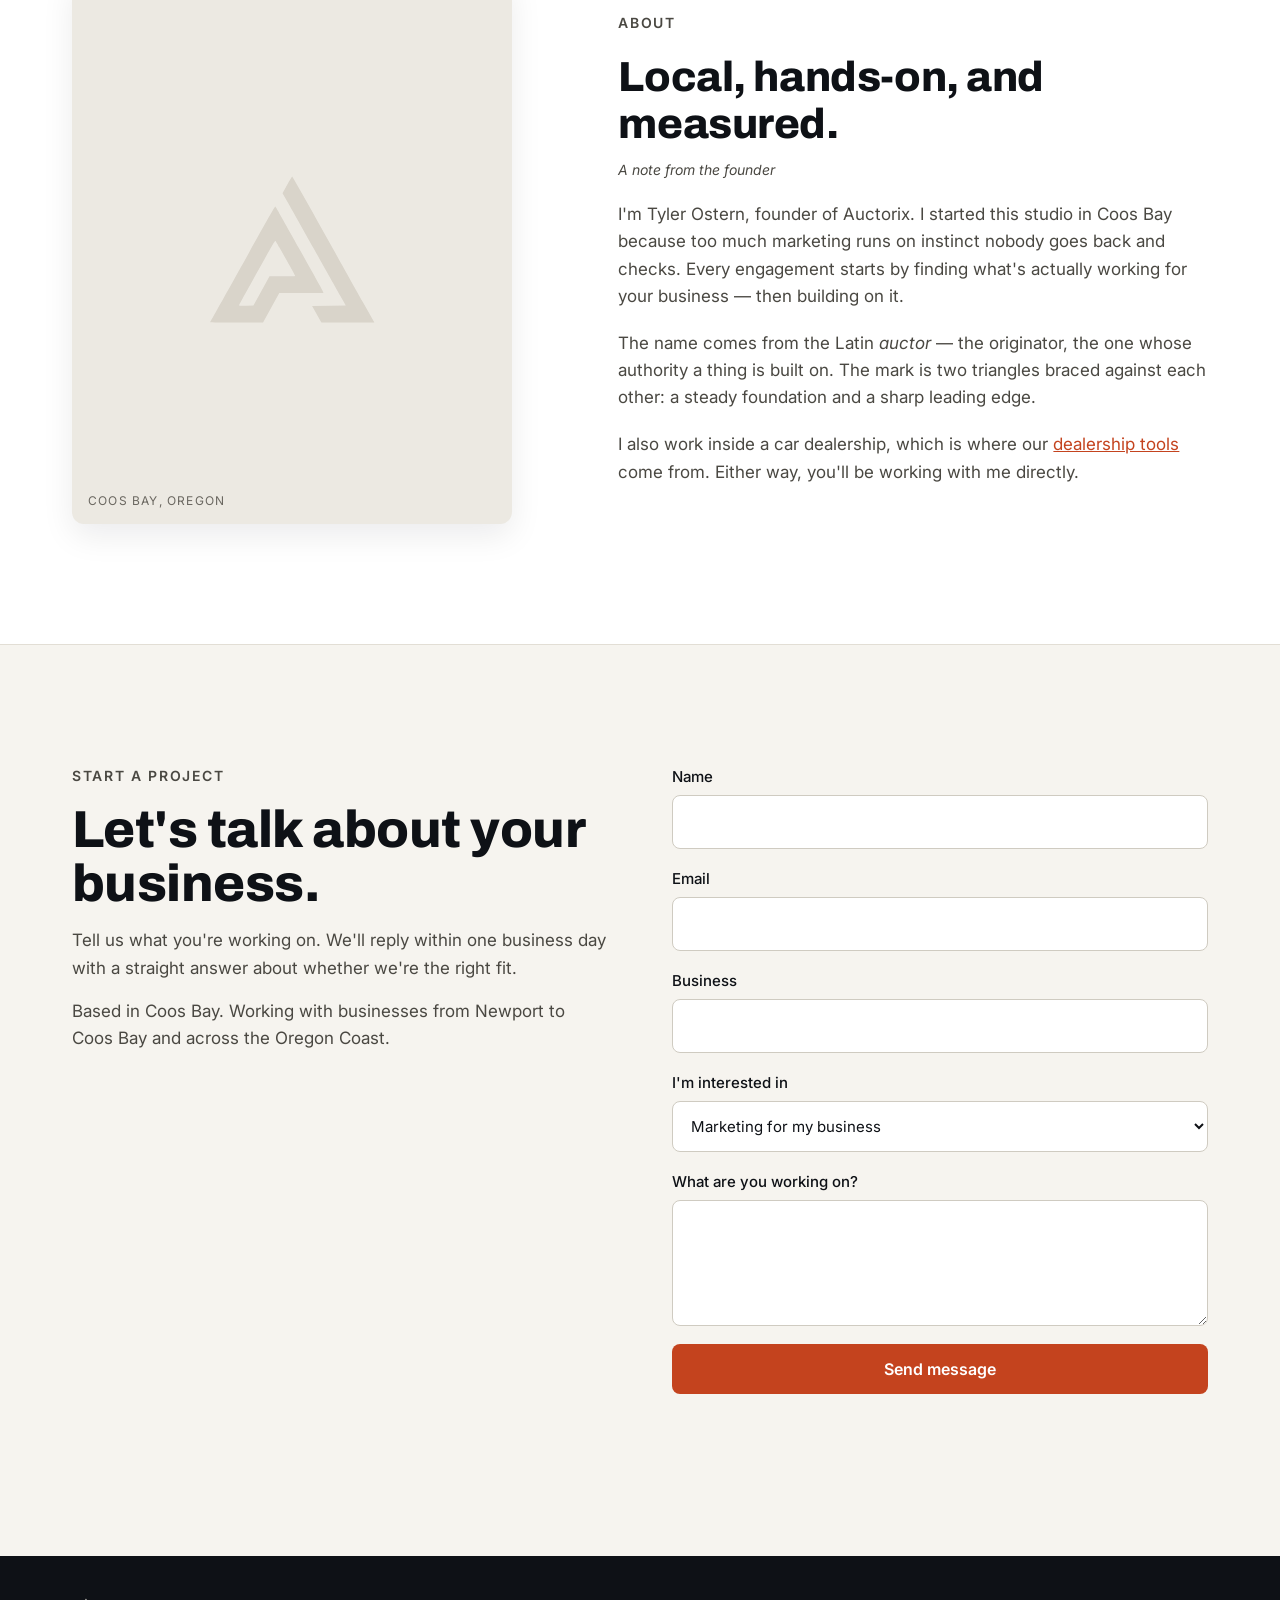
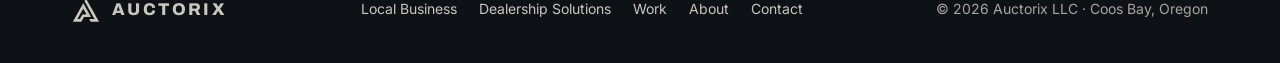
==== commit 13ae70d6: "Card shadows and hover lift across the site - Services become separate cards; services, recent work " ====
--- a/index.html
+++ b/index.html
@@ -119,12 +119,12 @@
         <p class="lede">For restaurants, RV parks, shops, trades and service businesses up and down the coast.</p>
       </div>
       <div class="services" data-stagger>
-        <div class="service"><span class="service__num">01</span><h3>Websites</h3><p>Fast, mobile-first sites built to turn visitors into calls, bookings and walk-ins.</p></div>
-        <div class="service"><span class="service__num">02</span><h3>Social media &amp; content</h3><p>A steady posting schedule with photo, video and copy — without it depending on your free time.</p></div>
-        <div class="service"><span class="service__num">03</span><h3>Paid ads</h3><p>Facebook, Instagram and Google campaigns tested weekly and tied to real leads.</p></div>
-        <div class="service"><span class="service__num">04</span><h3>SEO &amp; Google profile</h3><p>Local search, reviews and listings work that compounds month after month.</p></div>
-        <div class="service"><span class="service__num">05</span><h3>Automation</h3><p>Auto-replies, scheduled posts and lead routing that save hours every week.</p></div>
-        <div class="service"><span class="service__num">06</span><h3>Reporting</h3><p>Plain-English reports that show what your spend actually produced.</p></div>
+        <div class="service tilt" data-tilt="4"><span class="service__num">01</span><h3>Websites</h3><p>Fast, mobile-first sites built to turn visitors into calls, bookings and walk-ins.</p></div>
+        <div class="service tilt" data-tilt="4"><span class="service__num">02</span><h3>Social media &amp; content</h3><p>A steady posting schedule with photo, video and copy — without it depending on your free time.</p></div>
+        <div class="service tilt" data-tilt="4"><span class="service__num">03</span><h3>Paid ads</h3><p>Facebook, Instagram and Google campaigns tested weekly and tied to real leads.</p></div>
+        <div class="service tilt" data-tilt="4"><span class="service__num">04</span><h3>SEO &amp; Google profile</h3><p>Local search, reviews and listings work that compounds month after month.</p></div>
+        <div class="service tilt" data-tilt="4"><span class="service__num">05</span><h3>Automation</h3><p>Auto-replies, scheduled posts and lead routing that save hours every week.</p></div>
+        <div class="service tilt" data-tilt="4"><span class="service__num">06</span><h3>Reporting</h3><p>Plain-English reports that show what your spend actually produced.</p></div>
       </div>
     </div>
   </section>
@@ -163,7 +163,7 @@
 
   <section class="section about" id="about">
     <div class="wrap about__grid">
-      <figure class="about__photo" data-reveal style="margin:0">
+      <figure class="about__photo tilt" data-tilt="5" data-reveal style="margin:0">
         <svg aria-hidden="true"><use href="#mark"/></svg>
         <figcaption>COOS BAY, OREGON</figcaption>
       </figure>
--- a/styles.css
+++ b/styles.css
@@ -251,12 +251,16 @@
 
 /* tilt + spotlight cards (motion-primitives: tilt, spotlight) */
 .tilt{
-  --rx:0deg; --ry:0deg; --gx:50%; --gy:50%;
-  position:relative; transform:perspective(900px) rotateX(var(--rx)) rotateY(var(--ry));
-  transition:transform .6s var(--ease-out), box-shadow .4s, border-color .3s;
+  --rx:0deg; --ry:0deg; --gx:50%; --gy:50%; --z:0px; --lift:0px;
+  position:relative;
+  transform:perspective(900px) translate3d(0, var(--lift), var(--z)) rotateX(var(--rx)) rotateY(var(--ry));
+  box-shadow:var(--shadow);
+  transition:transform .7s var(--ease-out), box-shadow .5s var(--ease-out), border-color .3s, background-color .3s;
   will-change:transform;
 }
-.tilt.is-tilting{ transition:transform .12s linear, box-shadow .4s, border-color .3s; }
+/* hover: card comes toward the viewer and casts a deeper shadow, then settles back */
+@media (hover: hover){ .tilt:hover{ --z:28px; --lift:-4px; box-shadow:var(--shadow-lg); z-index:2; } }
+.tilt.is-tilting{ transition:transform .15s linear, box-shadow .5s var(--ease-out), border-color .3s, background-color .3s; }
 .tilt::after{
   content:""; position:absolute; inset:0; border-radius:inherit; pointer-events:none; opacity:0; transition:opacity .35s;
   background:radial-gradient(420px circle at var(--gx) var(--gy), rgba(232,85,47,.10), transparent 45%);
@@ -268,7 +272,7 @@
   display:flex; flex-direction:column; gap:12px; padding:40px; border-radius:var(--radius);
   background:var(--white); border:1px solid var(--line); color:var(--text); text-decoration:none; box-shadow:var(--shadow);
 }
-.path-card:hover{ box-shadow:var(--shadow-lg); border-color:var(--line-strong); }
+.path-card:hover{ border-color:var(--line-strong); }
 .path-card__kicker{ font-size:13px; letter-spacing:.12em; text-transform:uppercase; color:var(--text-3); font-weight:600; }
 .path-card__title{ font-family:var(--display); font-size:28px; font-weight:700; line-height:1.15; }
 .path-card__body{ color:var(--text-2); }
@@ -279,8 +283,8 @@
 .path-card__icon svg{ width:22px; height:22px; }
 
 /* ---------- Services grid ---------- */
-.services{ display:grid; grid-template-columns:repeat(3, minmax(0,1fr)); gap:1px; background:var(--line); border:1px solid var(--line); border-radius:var(--radius); overflow:hidden; }
-.service{ background:var(--white); padding:32px; display:flex; flex-direction:column; gap:10px; position:relative; transition:background .3s; }
+.services{ display:grid; grid-template-columns:repeat(3, minmax(0,1fr)); gap:20px; }
+.service{ background:var(--white); border:1px solid var(--line); border-radius:var(--radius); overflow:hidden; padding:32px; display:flex; flex-direction:column; gap:10px; }
 .service::before{ content:""; position:absolute; left:0; top:0; height:3px; width:100%; background:var(--btn); transform:scaleX(0); transform-origin:left; transition:transform .5s var(--ease-out); }
 .service:hover{ background:var(--surface-hover); }
 .service:hover::before{ transform:scaleX(1); }
@@ -324,7 +328,6 @@
 /* ---------- Dealer feature cards ---------- */
 .features{ display:grid; grid-template-columns:repeat(3,minmax(0,1fr)); gap:24px; }
 .feature{ background:var(--white); border:1px solid var(--line); border-radius:var(--radius); padding:34px; display:flex; flex-direction:column; gap:12px; }
-.feature:hover{ box-shadow:var(--shadow-lg); }
 .feature__num{ font-family:var(--display); font-weight:800; color:var(--signal); }
 .feature h3{ font-size:22px; line-height:1.2; }
 .feature p{ color:var(--text-2); }
@@ -406,13 +409,18 @@
 .footer .ink-top{ border-top:1px solid var(--ink-line); }
 
 /* ---------- Scroll reveal (motion-primitives: in-view + animated-group) ---------- */
-.js [data-reveal]{ opacity:0; transform:translateY(28px); filter:blur(6px); transition:opacity .9s var(--ease-out), transform 1s var(--ease-out), filter .9s var(--ease-out); transition-delay:var(--d,0ms); }
-.js [data-reveal].is-in{ opacity:1; transform:none; filter:none; }
-.js [data-stagger] > *{ opacity:0; transform:translateY(32px) scale(.98); filter:blur(6px); transition:opacity .8s var(--ease-out), transform .9s var(--ease-out), filter .8s var(--ease-out); transition-delay:calc(var(--i,0) * 110ms); }
-.js [data-stagger].is-in > *{ opacity:1; transform:none; filter:none; }
-/* once revealed, hand transform back to the tilt effect */
-.js [data-stagger].is-done > *{ transition:transform .6s var(--ease-out), box-shadow .4s, border-color .3s, background .3s; transition-delay:0ms; }
-.js [data-stagger].is-done > .is-tilting{ transition:transform .12s linear, box-shadow .4s; }
+.js [data-reveal]{ opacity:0; translate:0 28px; filter:blur(6px); transition:opacity .9s var(--ease-out) var(--d,0ms), translate 1s var(--ease-out) var(--d,0ms), filter .9s var(--ease-out) var(--d,0ms); }
+.js [data-reveal].is-in{ opacity:1; translate:0 0; filter:none; }
+.js [data-reveal].tilt{ transition:opacity .9s var(--ease-out) var(--d,0ms), translate 1s var(--ease-out) var(--d,0ms), filter .9s var(--ease-out) var(--d,0ms), transform .7s var(--ease-out), box-shadow .5s var(--ease-out), border-color .3s, background-color .3s; }
+.js [data-reveal].tilt.is-tilting{ transition:opacity .9s, translate 1s, filter .9s, transform .15s linear, box-shadow .5s var(--ease-out); }
+.js [data-stagger] > *{
+  --sd:calc(var(--i,0) * 110ms);
+  opacity:0; translate:0 32px; scale:.98; filter:blur(6px);
+  transition:opacity .8s var(--ease-out) var(--sd), translate .9s var(--ease-out) var(--sd), scale .9s var(--ease-out) var(--sd), filter .8s var(--ease-out) var(--sd),
+             transform .7s var(--ease-out), box-shadow .5s var(--ease-out), border-color .3s, background-color .3s;
+}
+.js [data-stagger].is-in > *{ opacity:1; translate:0 0; scale:1; filter:none; }
+.js [data-stagger] > .is-tilting{ transition:opacity .8s, translate .9s, scale .9s, filter .8s, transform .15s linear, box-shadow .5s var(--ease-out), border-color .3s, background-color .3s; }
 
 /* ---------- Responsive ---------- */
 @media (max-width: 960px){
@@ -497,7 +505,7 @@
 /* ---------- Reduced motion: everything visible, nothing moves ---------- */
 @media (prefers-reduced-motion: reduce){
   *,*::before,*::after{ animation:none!important; transition:none!important; scroll-behavior:auto!important; }
-  .js [data-reveal],.js [data-stagger] > *,.js .split .w,.js .feed__row,.js .sprawl .sprawl__one{ opacity:1!important; transform:none!important; filter:none!important; }
+  .js [data-reveal],.js [data-stagger] > *,.js .split .w,.js .feed__row,.js .sprawl .sprawl__one{ opacity:1!important; transform:none!important; translate:none!important; scale:none!important; filter:none!important; }
   .js .mark-stroke{ stroke-dashoffset:0; stroke-opacity:0; } .js .mark-fill{ opacity:1; }
   .ticker__track{ transform:none; }
   .spotlight,.feed__scan{ display:none; }
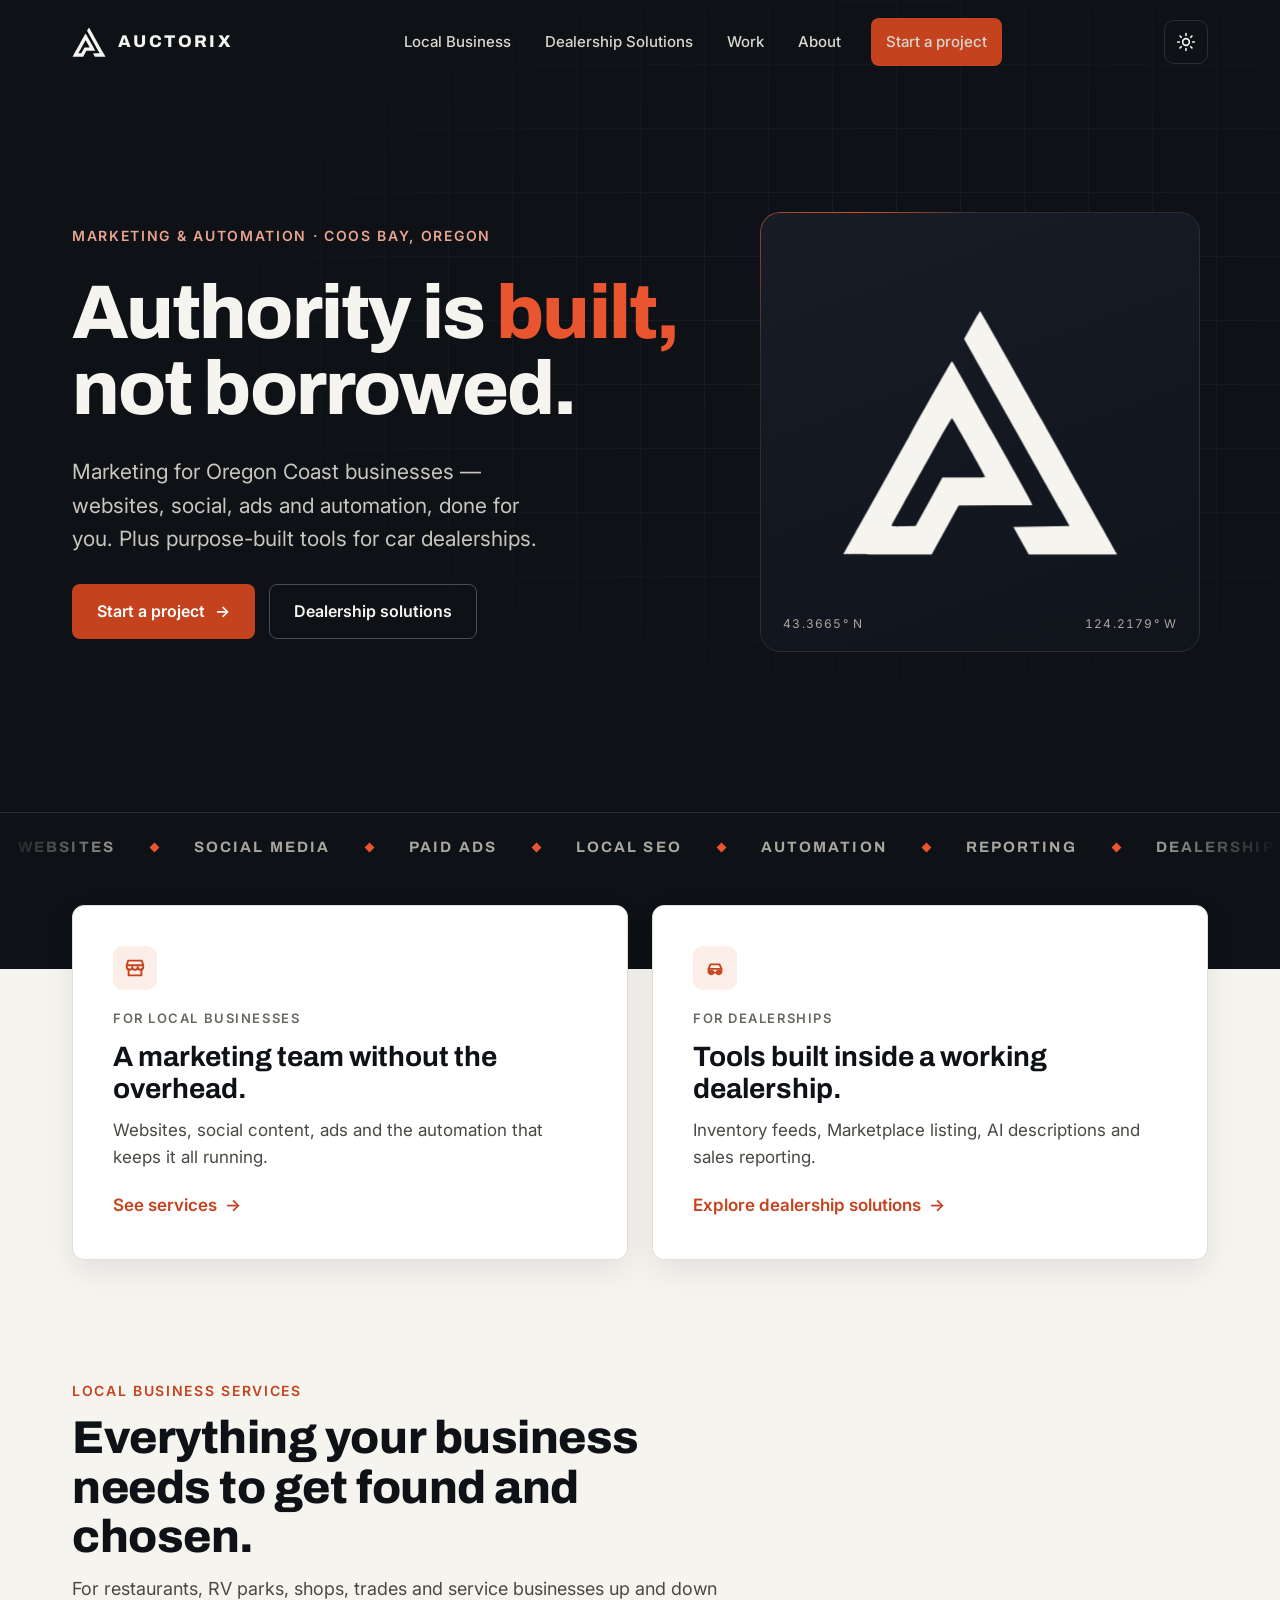
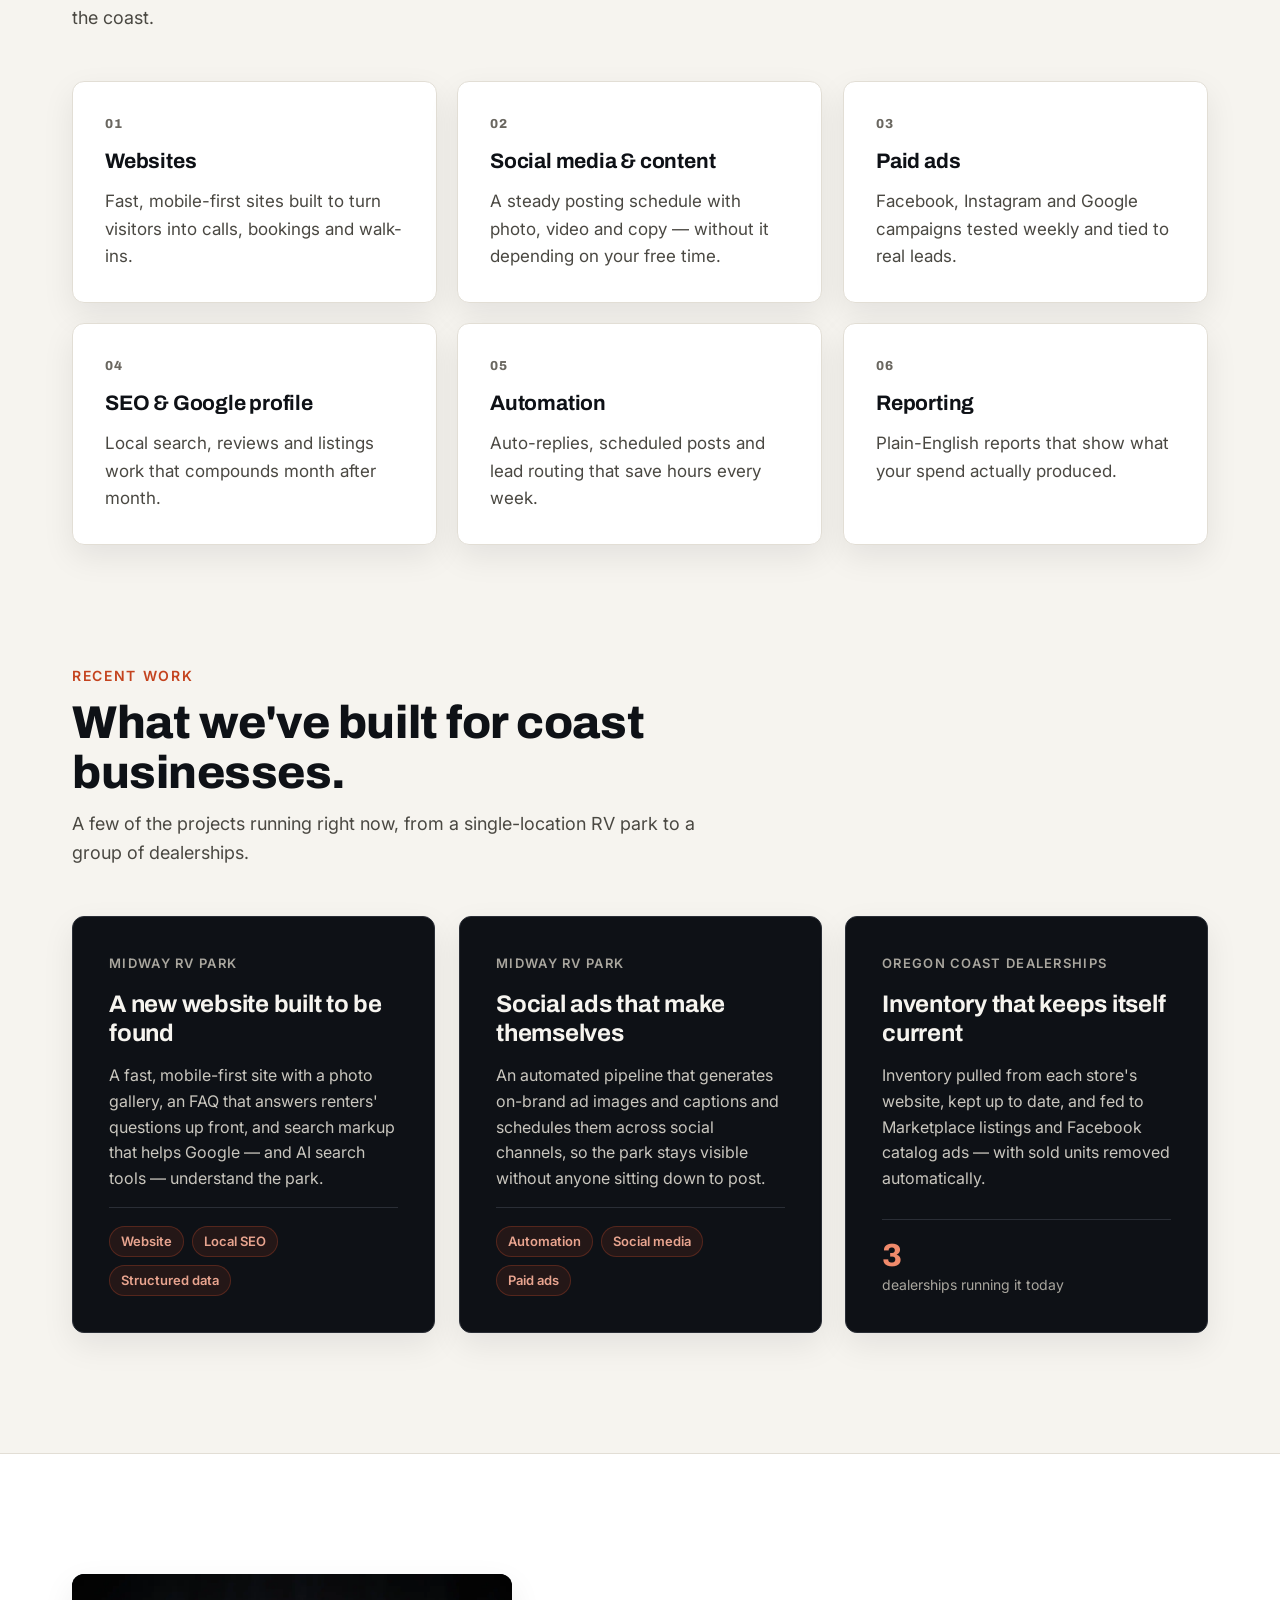
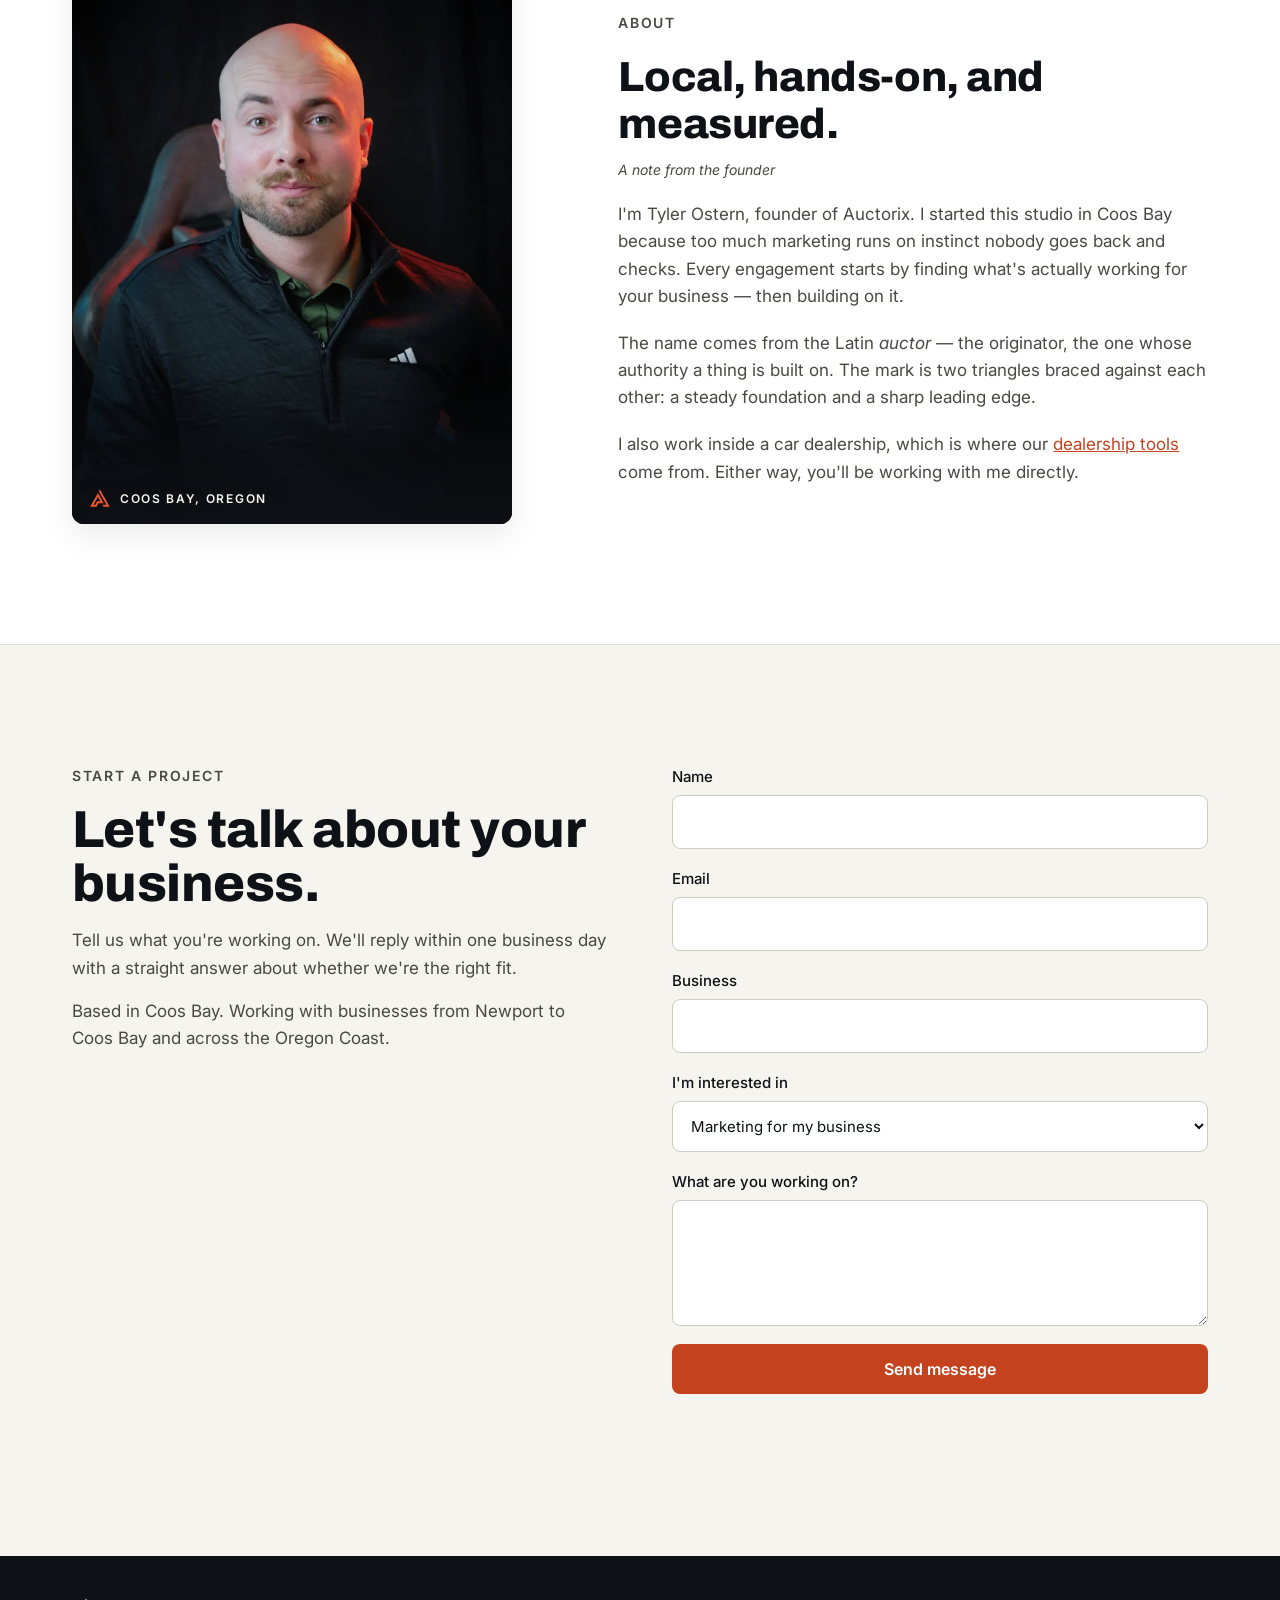
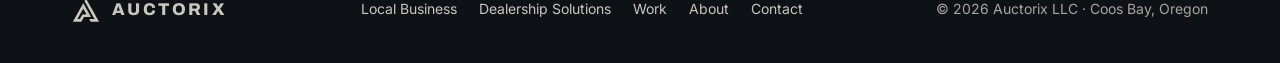
==== commit 1dbed3d5: "About: add founder headshot - 1200x1500 headshot as WebP (39 KB) with JPG fallback (94 KB), lazy-loa" ====
--- a/index.html
+++ b/index.html
@@ -164,8 +164,11 @@
   <section class="section about" id="about">
     <div class="wrap about__grid">
       <figure class="about__photo tilt" data-tilt="5" data-reveal style="margin:0">
-        <svg aria-hidden="true"><use href="#mark"/></svg>
-        <figcaption>COOS BAY, OREGON</figcaption>
+        <picture>
+          <source srcset="assets/tyler.webp" type="image/webp">
+          <img src="assets/tyler.jpg" width="1200" height="1500" loading="lazy" decoding="async" alt="Tyler Ostern, founder of Auctorix">
+        </picture>
+        <figcaption><svg aria-hidden="true"><use href="#mark"/></svg>COOS BAY, OREGON</figcaption>
       </figure>
       <div class="about__copy" data-reveal style="--d:120ms">
         <p class="eyebrow">About</p>
--- a/styles.css
+++ b/styles.css
@@ -308,9 +308,14 @@
 /* ---------- About ---------- */
 .about{ background:var(--white); border-block:1px solid var(--line); }
 .about__grid{ display:grid; grid-template-columns:minmax(0,.9fr) minmax(0,1.1fr); gap:64px; align-items:center; }
-.about__photo{ position:relative; aspect-ratio:4/5; max-width:440px; width:100%; border-radius:var(--radius); background:var(--paper-2); overflow:hidden; display:grid; place-items:center; }
-.about__photo svg{ width:46%; fill:var(--mark-muted); }
-.about__photo figcaption{ position:absolute; left:16px; bottom:14px; font-size:12px; letter-spacing:.1em; color:var(--text-3); }
+.about__photo{ position:relative; aspect-ratio:4/5; max-width:440px; width:100%; border-radius:var(--radius); background:#0E1116; overflow:hidden; }
+.about__photo img{ display:block; width:100%; height:100%; object-fit:cover; transition:transform 1.2s var(--ease-out); }
+@media (hover: hover){ .about__photo:hover img{ transform:scale(1.035); } }
+.about__photo::before{ content:""; position:absolute; inset:auto 0 0 0; height:28%; z-index:1; pointer-events:none;
+  background:linear-gradient(to top, rgba(14,17,22,.85), rgba(14,17,22,0)); }
+.about__photo figcaption{ position:absolute; z-index:2; left:18px; bottom:16px; display:flex; align-items:center; gap:10px;
+  font-size:12px; font-weight:600; letter-spacing:.14em; color:#F6F4EF; }
+.about__photo figcaption svg{ width:20px; height:18px; fill:var(--signal-hi); }
 .about__copy{ display:flex; flex-direction:column; gap:20px; }
 .about__copy p{ color:var(--text-2); }
 .about__copy h2{ font-size:clamp(32px,4vw,42px); line-height:1.1; font-weight:800; }
@@ -538,3 +543,4 @@
 
 [data-theme="dark"] .paths{ background:none; }
 [data-theme="dark"] .ticker{ border-bottom:1px solid var(--ink-line); }
+[data-theme="dark"] .about__photo{ border:1px solid var(--line-strong); }
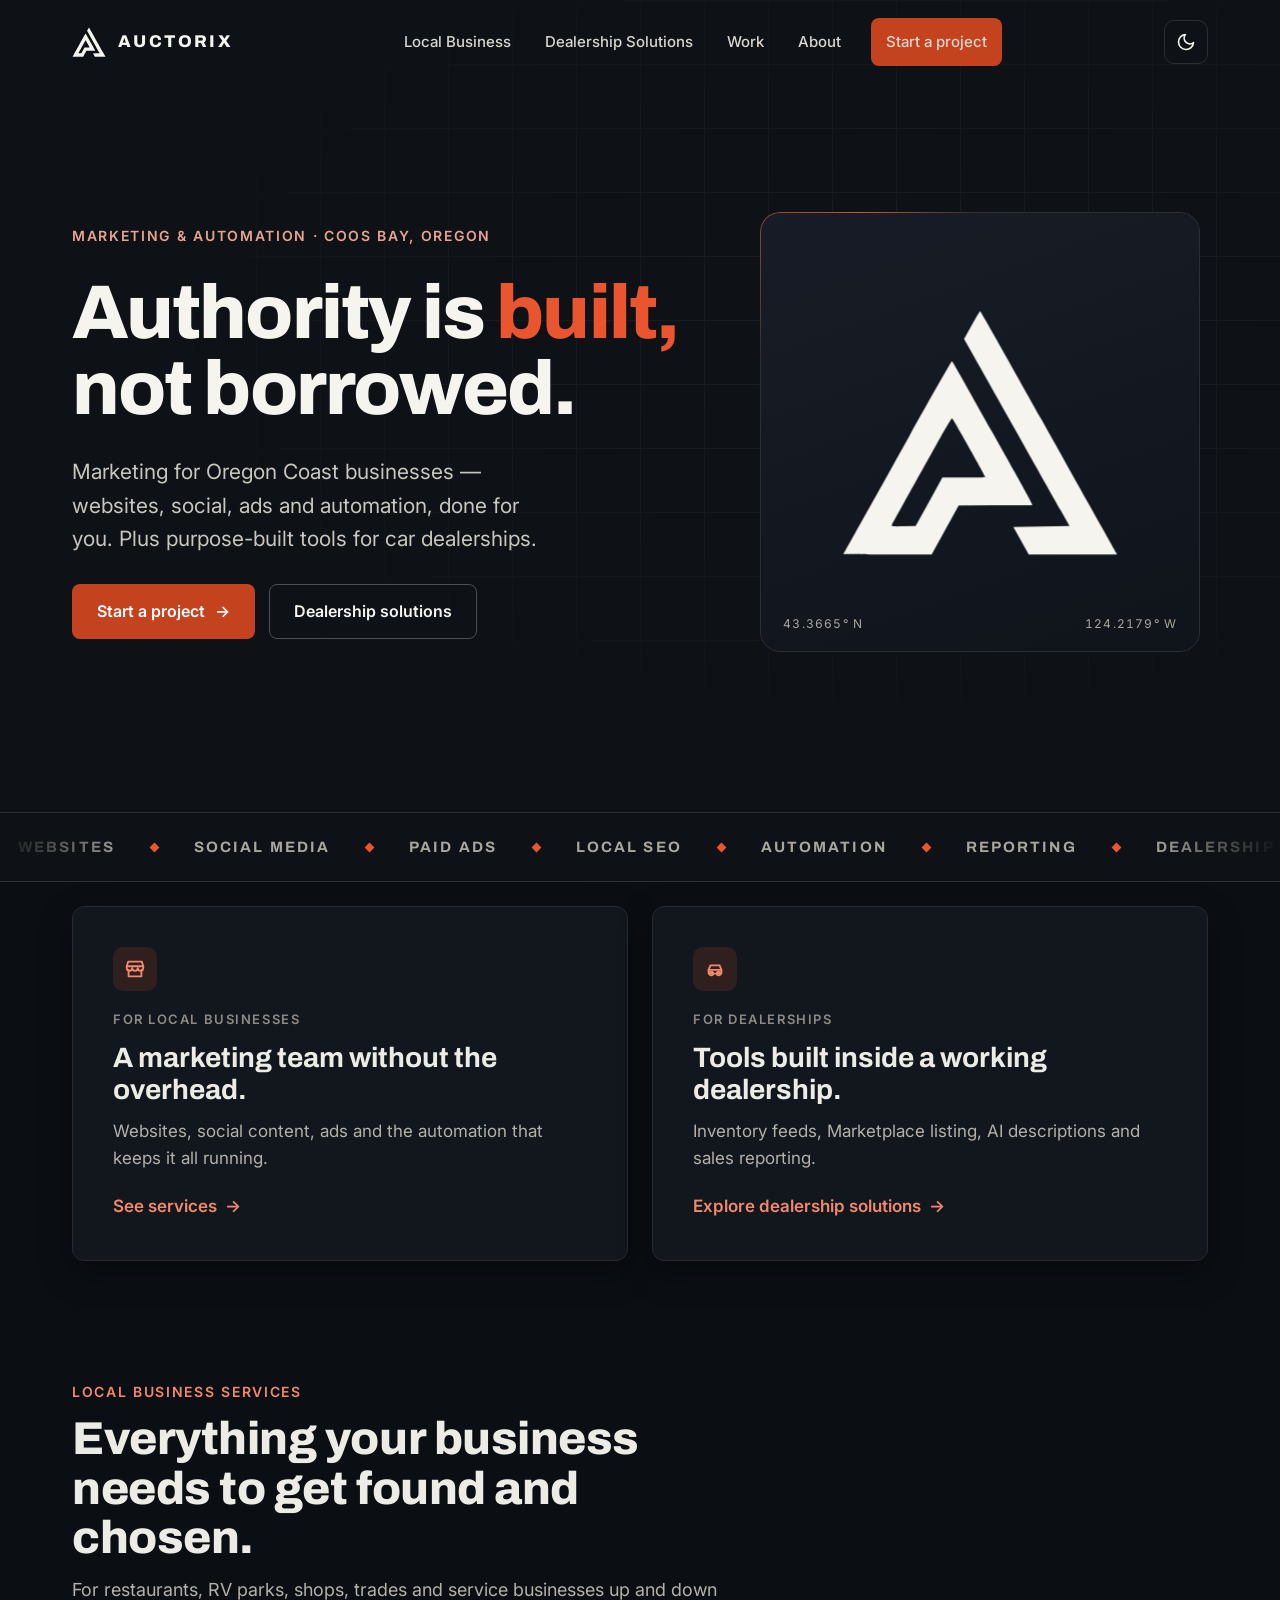
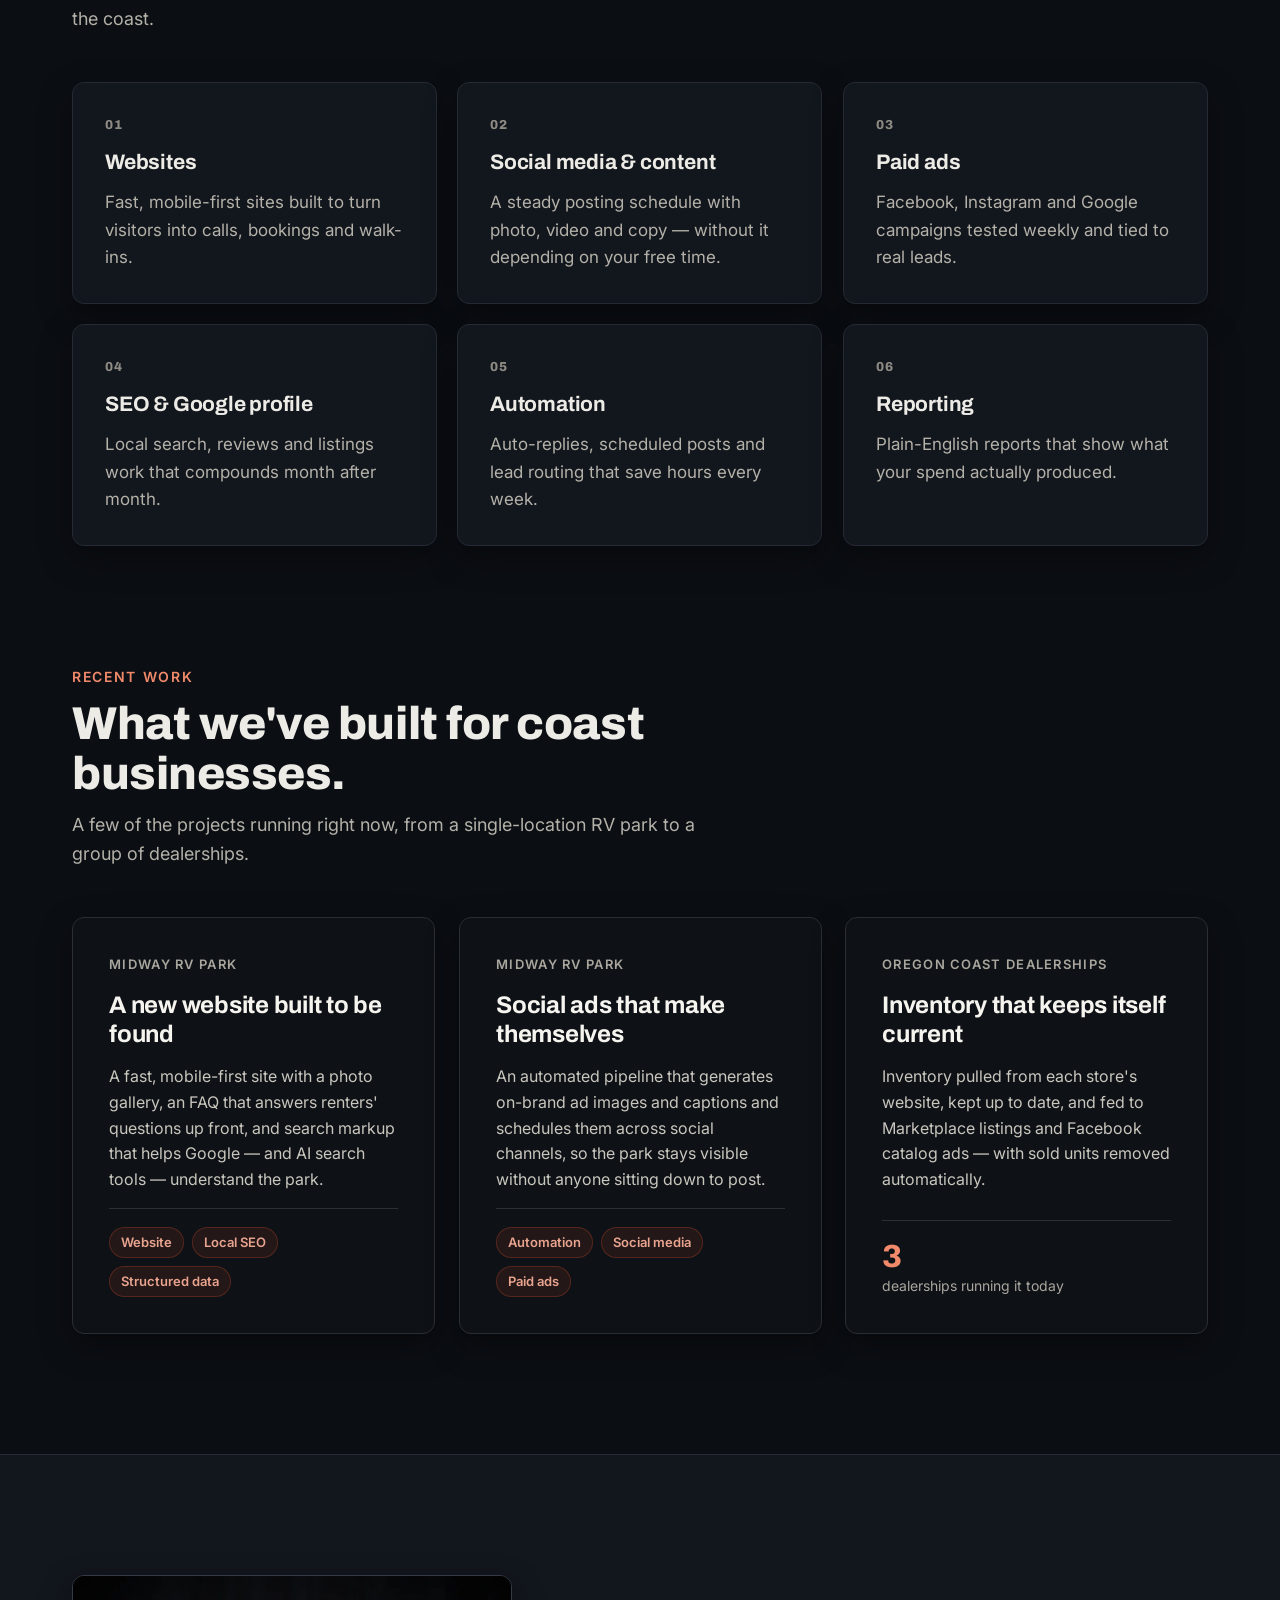
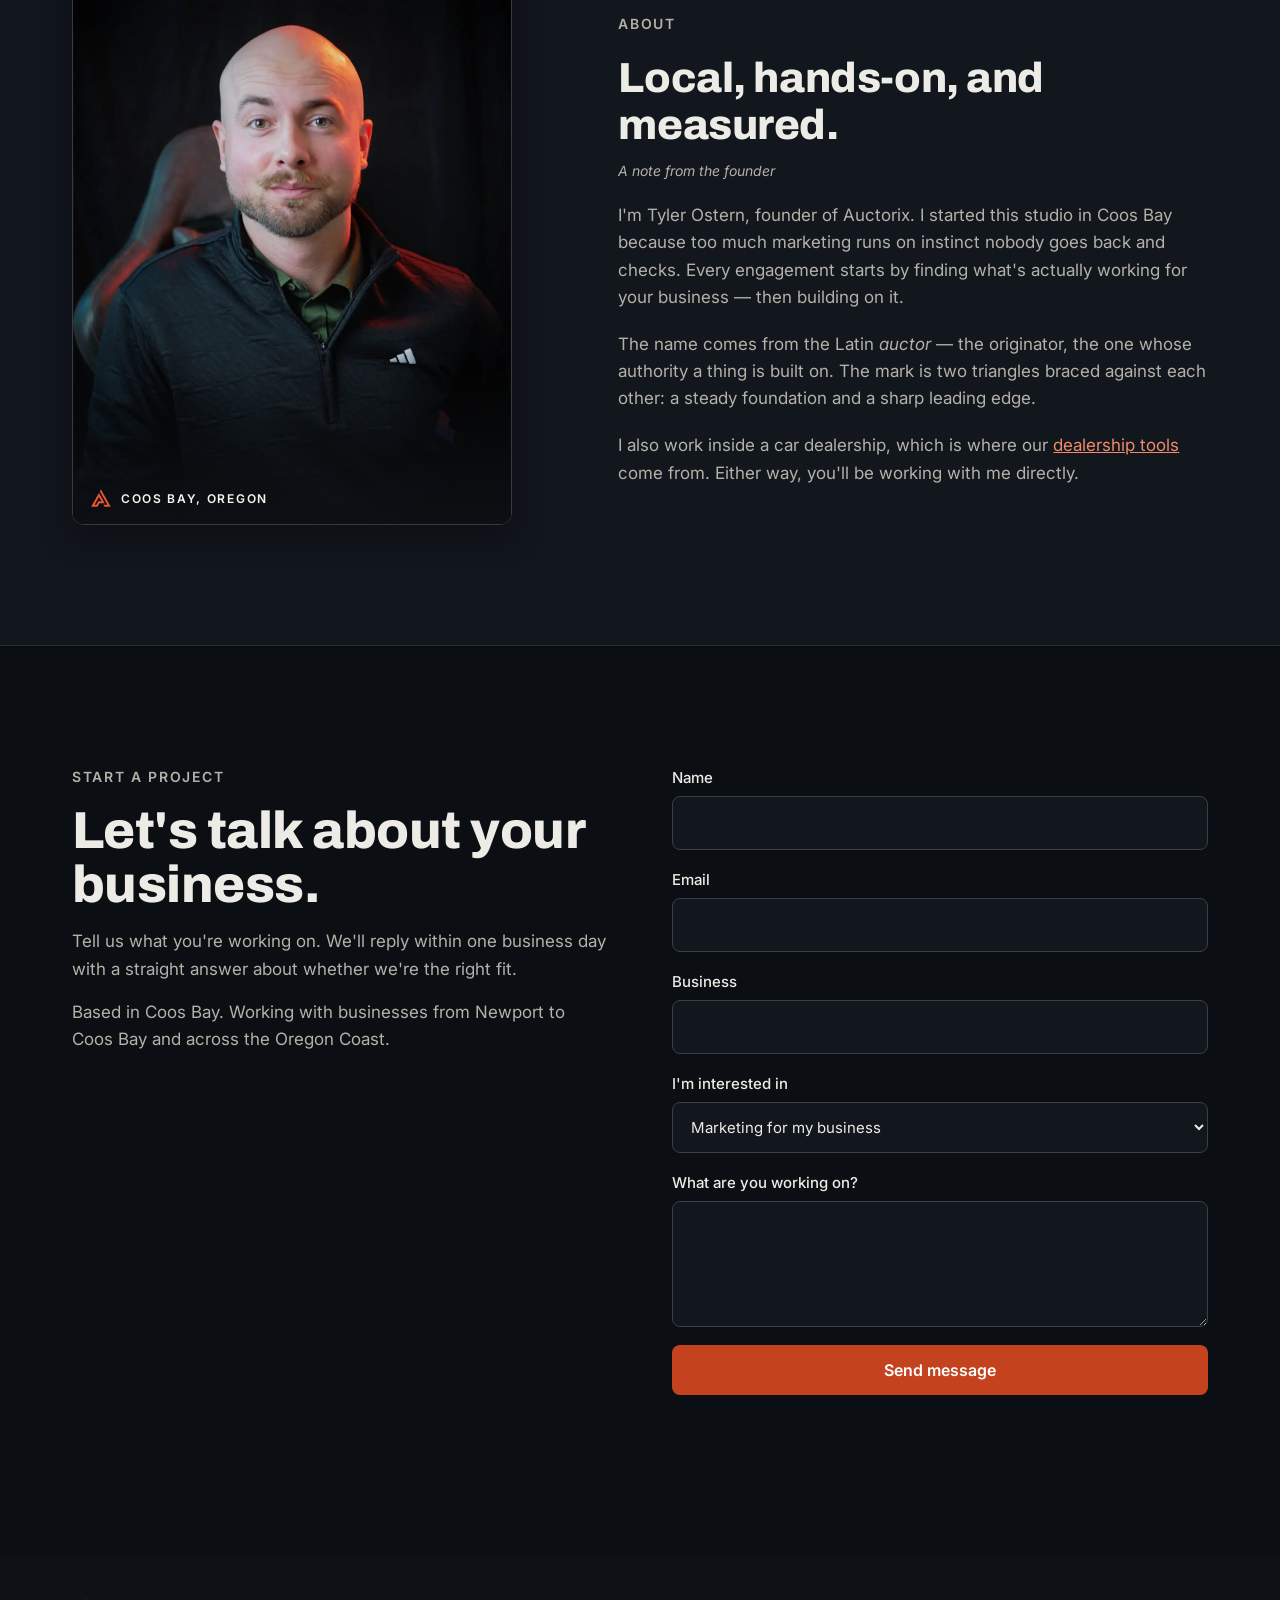
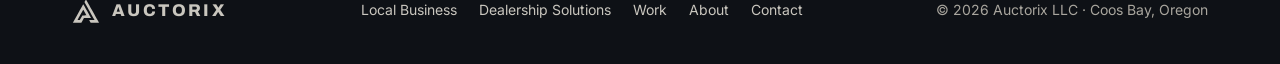
==== commit 4be92819: "Default to dark mode for new visitors New visitors get dark mode regardless of device setting; a cho" ====
--- a/index.html
+++ b/index.html
@@ -17,7 +17,7 @@
 <link rel="preconnect" href="https://fonts.gstatic.com" crossorigin>
 <link href="https://fonts.googleapis.com/css2?family=Archivo:wght@500;600;700;800&family=Inter:wght@400;500;600&display=swap" rel="stylesheet">
 <link rel="stylesheet" href="styles.css">
-<script>(function(d){d.classList.add('js');var t;try{t=localStorage.getItem('theme')}catch(e){}if(t!=='light'&&t!=='dark'){t=matchMedia('(prefers-color-scheme: dark)').matches?'dark':'light'}d.setAttribute('data-theme',t)})(document.documentElement)</script>
+<script>(function(d){d.classList.add('js');var t;try{t=localStorage.getItem('theme')}catch(e){}if(t!=='light'&&t!=='dark'){t='dark'}d.setAttribute('data-theme',t)})(document.documentElement)</script>
 <script type="application/ld+json">
 {"@context":"https://schema.org","@type":"ProfessionalService","name":"Auctorix LLC","url":"https://auctorix.io/","logo":"https://auctorix.io/assets/logo-black.png","description":"Marketing, websites and automation for Oregon Coast businesses, plus dealership inventory and listing solutions.","founder":{"@type":"Person","name":"Tyler Ostern"},"address":{"@type":"PostalAddress","addressLocality":"Coos Bay","addressRegion":"OR","addressCountry":"US"},"areaServed":"Oregon Coast"}
 </script>
